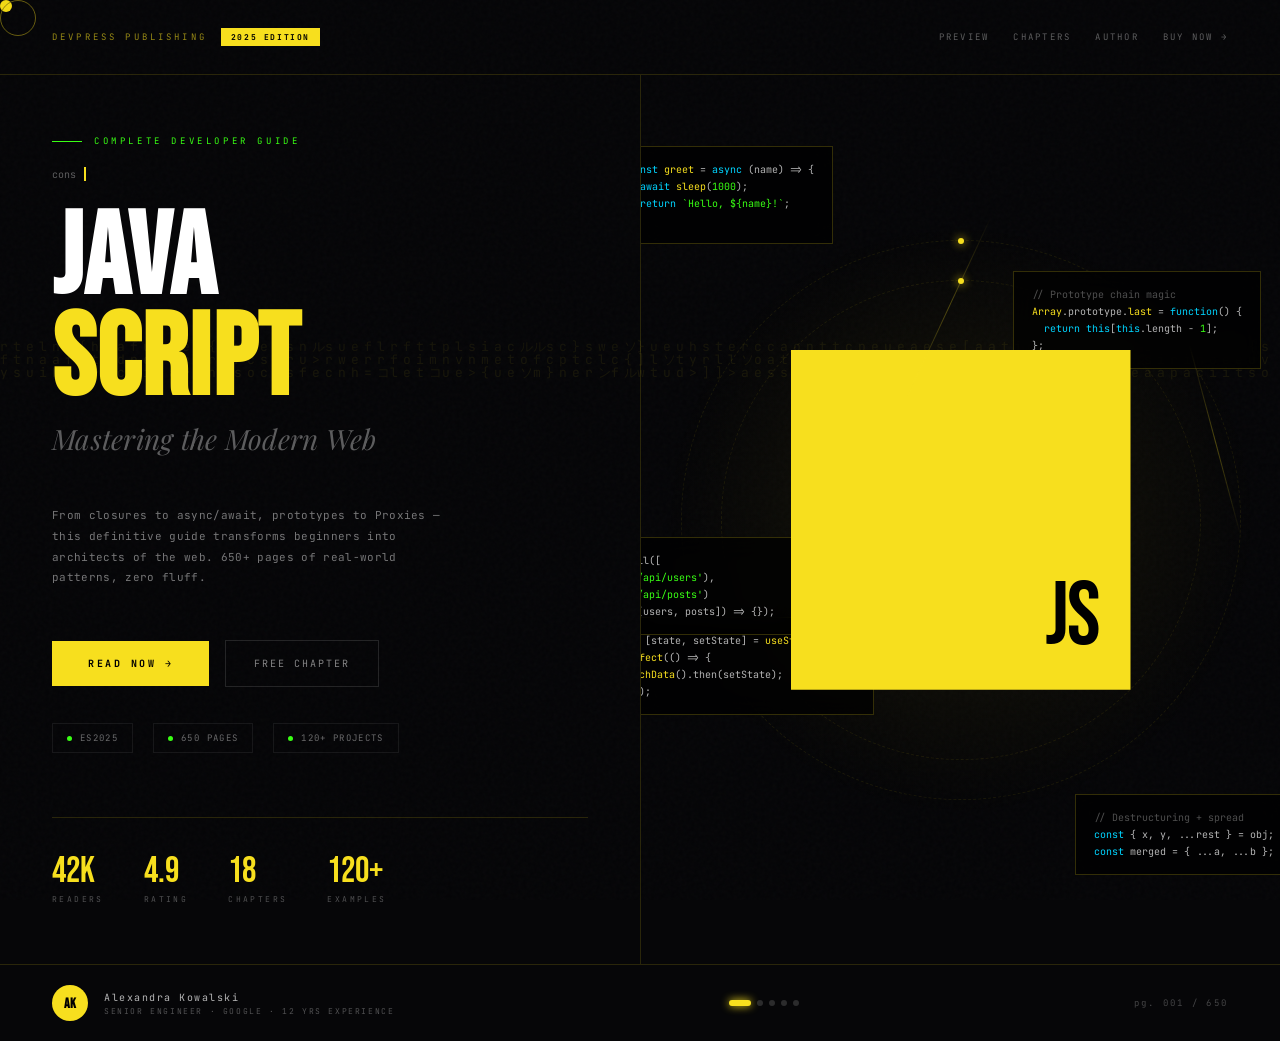
==== index.html @ 77f55606 "update" ====
<!DOCTYPE html>
<html lang="en">
<head>
<meta charset="UTF-8">
<meta name="viewport" content="width=device-width, initial-scale=1.0">
<title>JavaScript: The Language of the Web</title>
<link href="https://fonts.googleapis.com/css2?family=Playfair+Display:ital,wght@0,400;0,900;1,400&family=JetBrains+Mono:wght@300;400;700&family=Bebas+Neue&display=swap" rel="stylesheet">
<style>
  *, *::before, *::after { margin: 0; padding: 0; box-sizing: border-box; }

  :root {
    --js-yellow: #F7DF1E;
    --js-black: #0A0A0A;
    --neon-green: #39FF14;
    --electric-blue: #00D4FF;
    --hot-orange: #FF6B00;
    --deep-bg: #060608;
    --panel-bg: rgba(255,255,255,0.03);
    --border: rgba(247,223,30,0.15);
  }

  html { scroll-behavior: smooth; }

  body {
    background: var(--deep-bg);
    color: #E8E8E0;
    font-family: 'JetBrains Mono', monospace;
    min-height: 100vh;
    overflow-x: hidden;
    cursor: none;
  }

  /* Custom cursor */
  .cursor {
    width: 12px; height: 12px;
    background: var(--js-yellow);
    border-radius: 50%;
    position: fixed; top: 0; left: 0;
    pointer-events: none;
    z-index: 9999;
    transition: transform 0.1s ease;
    mix-blend-mode: difference;
  }
  .cursor-trail {
    width: 36px; height: 36px;
    border: 1px solid rgba(247,223,30,0.4);
    border-radius: 50%;
    position: fixed; top: 0; left: 0;
    pointer-events: none;
    z-index: 9998;
    transition: left 0.12s ease, top 0.12s ease;
  }

  /* Canvas rain */
  #rain-canvas {
    position: fixed;
    top: 0; left: 0;
    width: 100%; height: 100%;
    opacity: 0.07;
    z-index: 0;
    pointer-events: none;
  }

  /* Grain overlay */
  body::before {
    content: '';
    position: fixed;
    inset: 0;
    background-image: url("data:image/svg+xml,%3Csvg viewBox='0 0 256 256' xmlns='http://www.w3.org/2000/svg'%3E%3Cfilter id='noise'%3E%3CfeTurbulence type='fractalNoise' baseFrequency='0.9' numOctaves='4' stitchTiles='stitch'/%3E%3C/filter%3E%3Crect width='100%25' height='100%25' filter='url(%23noise)' opacity='1'/%3E%3C/svg%3E");
    opacity: 0.025;
    pointer-events: none;
    z-index: 1;
  }

  /* ─── MAIN LAYOUT ─── */
  .page {
    position: relative;
    z-index: 2;
    min-height: 100vh;
    display: grid;
    grid-template-columns: 1fr 1fr;
    grid-template-rows: auto 1fr auto;
  }

  /* ─── TOP BAR ─── */
  .topbar {
    grid-column: 1 / -1;
    display: flex;
    justify-content: space-between;
    align-items: center;
    padding: 28px 52px;
    border-bottom: 1px solid var(--border);
  }

  .topbar-left {
    display: flex; align-items: center; gap: 14px;
  }

  .publisher-tag {
    font-size: 9px;
    letter-spacing: 0.35em;
    text-transform: uppercase;
    color: rgba(247,223,30,0.6);
  }

  .edition-badge {
    background: var(--js-yellow);
    color: #000;
    font-size: 8px;
    font-weight: 700;
    letter-spacing: 0.2em;
    padding: 4px 10px;
    text-transform: uppercase;
  }

  .topbar-right {
    display: flex; align-items: center; gap: 24px;
  }

  .nav-item {
    font-size: 9px;
    letter-spacing: 0.25em;
    text-transform: uppercase;
    color: rgba(255,255,255,0.35);
    transition: color 0.3s;
    cursor: pointer;
  }
  .nav-item:hover { color: var(--js-yellow); }

  /* ─── LEFT COLUMN ─── */
  .left-col {
    grid-column: 1;
    padding: 60px 52px 60px 52px;
    display: flex;
    flex-direction: column;
    justify-content: center;
    position: relative;
  }

  .chapter-label {
    font-size: 9px;
    letter-spacing: 0.4em;
    color: var(--neon-green);
    text-transform: uppercase;
    margin-bottom: 20px;
    display: flex; align-items: center; gap: 12px;
  }
  .chapter-label::before {
    content: '';
    width: 30px; height: 1px;
    background: var(--neon-green);
    display: block;
  }

  .main-title {
    font-family: 'Bebas Neue', sans-serif;
    font-size: clamp(72px, 9vw, 130px);
    line-height: 0.88;
    letter-spacing: 0.01em;
    color: #fff;
    margin-bottom: 8px;
  }

  .main-title span.accent {
    color: var(--js-yellow);
    position: relative;
    display: inline-block;
  }

  .title-sub {
    font-family: 'Playfair Display', serif;
    font-style: italic;
    font-size: clamp(18px, 2.2vw, 28px);
    color: rgba(255,255,255,0.35);
    margin-bottom: 48px;
    letter-spacing: 0.01em;
  }

  .desc-text {
    font-size: 11px;
    line-height: 1.9;
    color: rgba(255,255,255,0.45);
    max-width: 400px;
    margin-bottom: 52px;
    letter-spacing: 0.03em;
  }

  /* CTA Buttons */
  .cta-group { display: flex; gap: 16px; align-items: center; }

  .btn-primary {
    background: var(--js-yellow);
    color: #000;
    font-family: 'JetBrains Mono', monospace;
    font-size: 10px;
    font-weight: 700;
    letter-spacing: 0.25em;
    text-transform: uppercase;
    padding: 16px 36px;
    border: none;
    cursor: pointer;
    position: relative;
    overflow: hidden;
    transition: transform 0.2s;
  }
  .btn-primary::after {
    content: '';
    position: absolute;
    inset: 0;
    background: linear-gradient(135deg, rgba(255,255,255,0.25) 0%, transparent 60%);
    opacity: 0;
    transition: opacity 0.3s;
  }
  .btn-primary:hover { transform: translateY(-2px); }
  .btn-primary:hover::after { opacity: 1; }

  .btn-secondary {
    font-family: 'JetBrains Mono', monospace;
    font-size: 10px;
    letter-spacing: 0.2em;
    text-transform: uppercase;
    color: rgba(255,255,255,0.5);
    background: none;
    border: 1px solid rgba(255,255,255,0.12);
    padding: 16px 28px;
    cursor: pointer;
    transition: all 0.3s;
  }
  .btn-secondary:hover { border-color: rgba(247,223,30,0.5); color: var(--js-yellow); }

  /* Stats strip */
  .stats-strip {
    display: flex;
    gap: 40px;
    margin-top: 64px;
    padding-top: 36px;
    border-top: 1px solid var(--border);
  }
  .stat { display: flex; flex-direction: column; gap: 4px; }
  .stat-num {
    font-family: 'Bebas Neue', sans-serif;
    font-size: 36px;
    color: var(--js-yellow);
    line-height: 1;
  }
  .stat-label {
    font-size: 8px;
    letter-spacing: 0.3em;
    text-transform: uppercase;
    color: rgba(255,255,255,0.3);
  }

  /* ─── RIGHT COLUMN ─── */
  .right-col {
    grid-column: 2;
    position: relative;
    display: flex;
    align-items: center;
    justify-content: center;
    overflow: hidden;
    border-left: 1px solid var(--border);
  }

  /* Radial glow bg */
  .right-col::before {
    content: '';
    position: absolute;
    width: 600px; height: 600px;
    background: radial-gradient(circle, rgba(247,223,30,0.08) 0%, transparent 70%);
    top: 50%; left: 50%;
    transform: translate(-50%, -50%);
    pointer-events: none;
  }

  /* JS Logo Hero */
  .js-logo-wrap {
    position: relative;
    width: 340px; height: 340px;
  }

  .js-logo-bg {
    position: absolute;
    inset: 0;
    background: var(--js-yellow);
    clip-path: polygon(0 0, 100% 0, 100% 100%, 0 100%);
    animation: logo-breathe 4s ease-in-out infinite;
  }

  @keyframes logo-breathe {
    0%, 100% { box-shadow: 0 0 60px rgba(247,223,30,0.3), 0 0 120px rgba(247,223,30,0.1); }
    50% { box-shadow: 0 0 100px rgba(247,223,30,0.5), 0 0 200px rgba(247,223,30,0.2); }
  }

  .js-logo-text {
    position: absolute;
    bottom: 28px; right: 32px;
    font-family: 'Bebas Neue', sans-serif;
    font-size: 90px;
    color: #000;
    line-height: 1;
    letter-spacing: -0.02em;
  }

  /* Floating code snippets */
  .code-float {
    position: absolute;
    font-size: 10px;
    line-height: 1.7;
    padding: 14px 18px;
    background: rgba(0,0,0,0.7);
    border: 1px solid rgba(247,223,30,0.2);
    backdrop-filter: blur(12px);
    white-space: nowrap;
    color: rgba(255,255,255,0.7);
    animation: float-anim var(--dur, 6s) ease-in-out infinite;
    animation-delay: var(--delay, 0s);
  }

  @keyframes float-anim {
    0%, 100% { transform: translateY(0px) rotate(var(--rot, -1deg)); }
    50% { transform: translateY(-14px) rotate(calc(var(--rot, -1deg) * -1)); }
  }

  .code-float .kw { color: var(--electric-blue); }
  .code-float .fn { color: var(--js-yellow); }
  .code-float .str { color: var(--neon-green); }
  .code-float .cm { color: rgba(255,255,255,0.3); }

  .cf-1 { top: 8%; left: -5%; --dur: 7s; --delay: 0s; --rot: -2deg; }
  .cf-2 { top: 22%; right: 3%; --dur: 8s; --delay: 1.5s; --rot: 1.5deg; }
  .cf-3 { bottom: 28%; left: -8%; --dur: 6.5s; --delay: 0.8s; --rot: -1deg; }
  .cf-4 { bottom: 10%; right: -2%; --dur: 7.5s; --delay: 2s; --rot: 2deg; }
  .cf-5 { top: 52%; left: -12%; --dur: 9s; --delay: 0.3s; --rot: -1.5deg; }

  /* Orbiting dots */
  .orbit-ring {
    position: absolute;
    top: 50%; left: 50%;
    border: 1px dashed rgba(247,223,30,0.08);
    border-radius: 50%;
    transform: translate(-50%, -50%);
    animation: orbit-spin linear infinite;
  }
  .or-1 { width: 480px; height: 480px; animation-duration: 30s; }
  .or-2 { width: 560px; height: 560px; animation-duration: 45s; animation-direction: reverse; }

  @keyframes orbit-spin { from { transform: translate(-50%, -50%) rotate(0deg); } to { transform: translate(-50%, -50%) rotate(360deg); } }

  .orbit-dot {
    position: absolute;
    width: 6px; height: 6px;
    background: var(--js-yellow);
    border-radius: 50%;
    top: -3px; left: 50%;
    margin-left: -3px;
    box-shadow: 0 0 10px var(--js-yellow);
  }

  /* ─── BOTTOM BAR ─── */
  .bottombar {
    grid-column: 1 / -1;
    display: flex;
    justify-content: space-between;
    align-items: center;
    padding: 20px 52px;
    border-top: 1px solid var(--border);
  }

  .author-info { display: flex; align-items: center; gap: 16px; }

  .author-avatar {
    width: 36px; height: 36px;
    background: var(--js-yellow);
    border-radius: 50%;
    display: flex; align-items: center; justify-content: center;
    font-size: 14px;
    font-family: 'Bebas Neue', sans-serif;
    color: #000;
    font-weight: bold;
  }

  .author-text {}
  .author-name {
    font-size: 10px;
    letter-spacing: 0.15em;
    color: rgba(255,255,255,0.7);
  }
  .author-role {
    font-size: 8px;
    letter-spacing: 0.2em;
    color: rgba(255,255,255,0.3);
    text-transform: uppercase;
    margin-top: 2px;
  }

  .chapter-nav { display: flex; gap: 6px; align-items: center; }

  .chap-dot {
    width: 6px; height: 6px;
    border-radius: 50%;
    background: rgba(255,255,255,0.15);
    cursor: pointer;
    transition: all 0.3s;
  }
  .chap-dot.active { background: var(--js-yellow); box-shadow: 0 0 8px var(--js-yellow); width: 22px; border-radius: 3px; }
  .chap-dot:hover:not(.active) { background: rgba(247,223,30,0.4); }

  .page-num {
    font-size: 9px;
    letter-spacing: 0.25em;
    color: rgba(255,255,255,0.25);
  }

  /* ─── DIAGONAL ACCENT LINE ─── */
  .diag-line {
    position: absolute;
    width: 1px;
    height: 200px;
    background: linear-gradient(to bottom, transparent, var(--js-yellow), transparent);
    opacity: 0.3;
    animation: diag-pulse 3s ease-in-out infinite;
  }
  @keyframes diag-pulse { 0%,100%{opacity:0.15} 50%{opacity:0.5} }

  .dl-1 { left: 48%; top: 15%; transform: rotate(25deg); }
  .dl-2 { right: 10%; top: 30%; transform: rotate(-15deg); animation-delay: 1.5s; }

  /* ─── ANIMATED TYPING TAG ─── */
  .typing-tag {
    display: inline-flex;
    align-items: center;
    gap: 8px;
    font-size: 10px;
    color: rgba(255,255,255,0.35);
    margin-bottom: 28px;
  }
  .typing-tag .blink {
    width: 2px; height: 14px;
    background: var(--js-yellow);
    animation: blink 1s step-end infinite;
  }
  @keyframes blink { 0%,100%{opacity:1} 50%{opacity:0} }

  /* ─── FEATURES ROW ─── */
  .features-row {
    display: flex;
    gap: 20px;
    margin-top: 36px;
  }

  .feat-chip {
    display: flex; align-items: center; gap: 8px;
    font-size: 9px;
    letter-spacing: 0.15em;
    text-transform: uppercase;
    color: rgba(255,255,255,0.4);
    padding: 8px 14px;
    border: 1px solid rgba(255,255,255,0.07);
    transition: all 0.3s;
    cursor: default;
  }
  .feat-chip:hover { border-color: rgba(247,223,30,0.3); color: var(--js-yellow); }
  .feat-chip .dot { width: 5px; height: 5px; border-radius: 50%; background: var(--neon-green); flex-shrink: 0; }

  /* Entrance animations */
  @keyframes fadeUp {
    from { opacity: 0; transform: translateY(30px); }
    to { opacity: 1; transform: translateY(0); }
  }
  @keyframes fadeRight {
    from { opacity: 0; transform: translateX(-20px); }
    to { opacity: 1; transform: translateX(0); }
  }
  @keyframes scaleIn {
    from { opacity: 0; transform: scale(0.85); }
    to { opacity: 1; transform: scale(1); }
  }

  .animate-1 { animation: fadeRight 0.8s ease forwards; opacity: 0; animation-delay: 0.1s; }
  .animate-2 { animation: fadeUp 0.8s ease forwards; opacity: 0; animation-delay: 0.3s; }
  .animate-3 { animation: fadeUp 0.8s ease forwards; opacity: 0; animation-delay: 0.5s; }
  .animate-4 { animation: fadeUp 0.8s ease forwards; opacity: 0; animation-delay: 0.7s; }
  .animate-5 { animation: fadeUp 0.8s ease forwards; opacity: 0; animation-delay: 0.9s; }
  .animate-6 { animation: fadeUp 0.8s ease forwards; opacity: 0; animation-delay: 1.1s; }
  .animate-logo { animation: scaleIn 1s ease forwards; opacity: 0; animation-delay: 0.4s; }
</style>
</head>
<body>

<canvas id="rain-canvas"></canvas>

<div class="cursor" id="cursor"></div>
<div class="cursor-trail" id="cursor-trail"></div>

<div class="page">

  <!-- TOP BAR -->
  <header class="topbar">
    <div class="topbar-left">
      <span class="publisher-tag">DevPress Publishing</span>
      <span class="edition-badge">2025 Edition</span>
    </div>
    <div class="topbar-right">
      <span class="nav-item">Preview</span>
      <span class="nav-item">Chapters</span>
      <span class="nav-item">Author</span>
      <span class="nav-item">Buy Now →</span>
    </div>
  </header>

  <!-- LEFT COLUMN -->
  <main class="left-col">
    <div class="chapter-label animate-1">Complete Developer Guide</div>

    <div class="typing-tag animate-2">
      <span id="typed-text">const js = "The Language of the Web"</span>
      <span class="blink"></span>
    </div>

    <h1 class="main-title animate-2">
      JAVA<br>
      <span class="accent">SCRIPT</span>
    </h1>
    <p class="title-sub animate-3">Mastering the Modern Web</p>

    <p class="desc-text animate-4">
      From closures to async/await, prototypes to Proxies — this definitive guide transforms beginners into architects of the web. 650+ pages of real-world patterns, zero fluff.
    </p>

    <div class="cta-group animate-5">
      <button class="btn-primary">Read Now →</button>
      <button class="btn-secondary">Free Chapter</button>
    </div>

    <div class="features-row animate-5">
      <div class="feat-chip"><span class="dot"></span>ES2025</div>
      <div class="feat-chip"><span class="dot"></span>650 Pages</div>
      <div class="feat-chip"><span class="dot"></span>120+ Projects</div>
    </div>

    <div class="stats-strip animate-6">
      <div class="stat">
        <span class="stat-num">42K</span>
        <span class="stat-label">Readers</span>
      </div>
      <div class="stat">
        <span class="stat-num">4.9</span>
        <span class="stat-label">Rating</span>
      </div>
      <div class="stat">
        <span class="stat-num">18</span>
        <span class="stat-label">Chapters</span>
      </div>
      <div class="stat">
        <span class="stat-num">120+</span>
        <span class="stat-label">Examples</span>
      </div>
    </div>
  </main>

  <!-- RIGHT COLUMN -->
  <div class="right-col">
    <div class="orbit-ring or-1"><div class="orbit-dot"></div></div>
    <div class="orbit-ring or-2"><div class="orbit-dot"></div></div>

    <!-- Floating code snippets -->
    <div class="code-float cf-1">
      <span class="kw">const</span> <span class="fn">greet</span> = <span class="kw">async</span> (name) => {<br>
      &nbsp;&nbsp;<span class="kw">await</span> <span class="fn">sleep</span>(<span class="str">1000</span>);<br>
      &nbsp;&nbsp;<span class="kw">return</span> <span class="str">`Hello, ${name}!`</span>;<br>
      };
    </div>

    <div class="code-float cf-2">
      <span class="cm">// Prototype chain magic</span><br>
      <span class="fn">Array</span>.prototype.<span class="fn">last</span> = <span class="kw">function</span>() {<br>
      &nbsp;&nbsp;<span class="kw">return</span> <span class="kw">this</span>[<span class="kw">this</span>.length - <span class="str">1</span>];<br>
      };
    </div>

    <div class="code-float cf-3">
      <span class="kw">const</span> [state, setState] = <span class="fn">useState</span>(<span class="str">null</span>);<br>
      <span class="fn">useEffect</span>(() => {<br>
      &nbsp;&nbsp;<span class="fn">fetchData</span>().then(setState);<br>
      }, []);
    </div>

    <div class="code-float cf-4">
      <span class="cm">// Destructuring + spread</span><br>
      <span class="kw">const</span> { x, y, ...rest } = obj;<br>
      <span class="kw">const</span> merged = { ...a, ...b };
    </div>

    <div class="code-float cf-5">
      <span class="fn">Promise</span>.all([<br>
      &nbsp;&nbsp;<span class="fn">fetch</span>(<span class="str">'/api/users'</span>),<br>
      &nbsp;&nbsp;<span class="fn">fetch</span>(<span class="str">'/api/posts'</span>)<br>
      ]).then(([users, posts]) => {});
    </div>

    <!-- Main JS Logo -->
    <div class="js-logo-wrap animate-logo">
      <div class="js-logo-bg"></div>
      <div class="js-logo-text">JS</div>
    </div>

    <div class="diag-line dl-1"></div>
    <div class="diag-line dl-2"></div>
  </div>

  <!-- BOTTOM BAR -->
  <footer class="bottombar">
    <div class="author-info">
      <div class="author-avatar">AK</div>
      <div class="author-text">
        <div class="author-name">Alexandra Kowalski</div>
        <div class="author-role">Senior Engineer · Google · 12 yrs experience</div>
      </div>
    </div>

    <div class="chapter-nav">
      <div class="chap-dot active"></div>
      <div class="chap-dot"></div>
      <div class="chap-dot"></div>
      <div class="chap-dot"></div>
      <div class="chap-dot"></div>
    </div>

    <div class="page-num">pg. 001 / 650</div>
  </footer>

</div>

<script>
  // ── Custom cursor
  const cursor = document.getElementById('cursor');
  const trail = document.getElementById('cursor-trail');
  document.addEventListener('mousemove', e => {
    cursor.style.left = e.clientX - 6 + 'px';
    cursor.style.top = e.clientY - 6 + 'px';
    setTimeout(() => {
      trail.style.left = e.clientX - 18 + 'px';
      trail.style.top = e.clientY - 18 + 'px';
    }, 80);
  });
  document.querySelectorAll('button, .nav-item, .chap-dot').forEach(el => {
    el.addEventListener('mouseenter', () => cursor.style.transform = 'scale(2.5)');
    el.addEventListener('mouseleave', () => cursor.style.transform = 'scale(1)');
  });

  // ── Code rain canvas
  const canvas = document.getElementById('rain-canvas');
  const ctx = canvas.getContext('2d');
  canvas.width = window.innerWidth;
  canvas.height = window.innerHeight;

  const chars = 'コンソールfunctionconstletvarasyncawaitreturnpromisemapfilterreducethenclass{}[]=>'.split('');
  const fontSize = 13;
  const cols = Math.floor(canvas.width / fontSize);
  const drops = Array(cols).fill(1);

  function drawRain() {
    ctx.fillStyle = 'rgba(6,6,8,0.05)';
    ctx.fillRect(0, 0, canvas.width, canvas.height);
    ctx.fillStyle = '#F7DF1E';
    ctx.font = fontSize + 'px JetBrains Mono';
    drops.forEach((y, i) => {
      const char = chars[Math.floor(Math.random() * chars.length)];
      ctx.fillText(char, i * fontSize, y * fontSize);
      if (y * fontSize > canvas.height && Math.random() > 0.975) drops[i] = 0;
      drops[i]++;
    });
  }
  setInterval(drawRain, 50);

  window.addEventListener('resize', () => {
    canvas.width = window.innerWidth;
    canvas.height = window.innerHeight;
  });

  // ── Typing effect
  const lines = [
    'const js = "The Language of the Web"',
    'let power = Infinity;',
    'async function master() { ... }',
    'export default { creativity };',
    'import { future } from "tomorrow";',
  ];
  let lineIdx = 0, charIdx = 0, deleting = false;
  const typedEl = document.getElementById('typed-text');

  function type() {
    const line = lines[lineIdx];
    if (!deleting) {
      typedEl.textContent = line.slice(0, charIdx++);
      if (charIdx > line.length) { deleting = true; setTimeout(type, 1800); return; }
    } else {
      typedEl.textContent = line.slice(0, charIdx--);
      if (charIdx < 0) { deleting = false; lineIdx = (lineIdx + 1) % lines.length; charIdx = 0; }
    }
    setTimeout(type, deleting ? 35 : 55);
  }
  setTimeout(type, 1200);

  // ── Chapter nav
  document.querySelectorAll('.chap-dot').forEach((dot, i, all) => {
    dot.addEventListener('click', () => {
      all.forEach(d => d.classList.remove('active'));
      dot.classList.add('active');
    });
  });
</script>
</body>
</html>
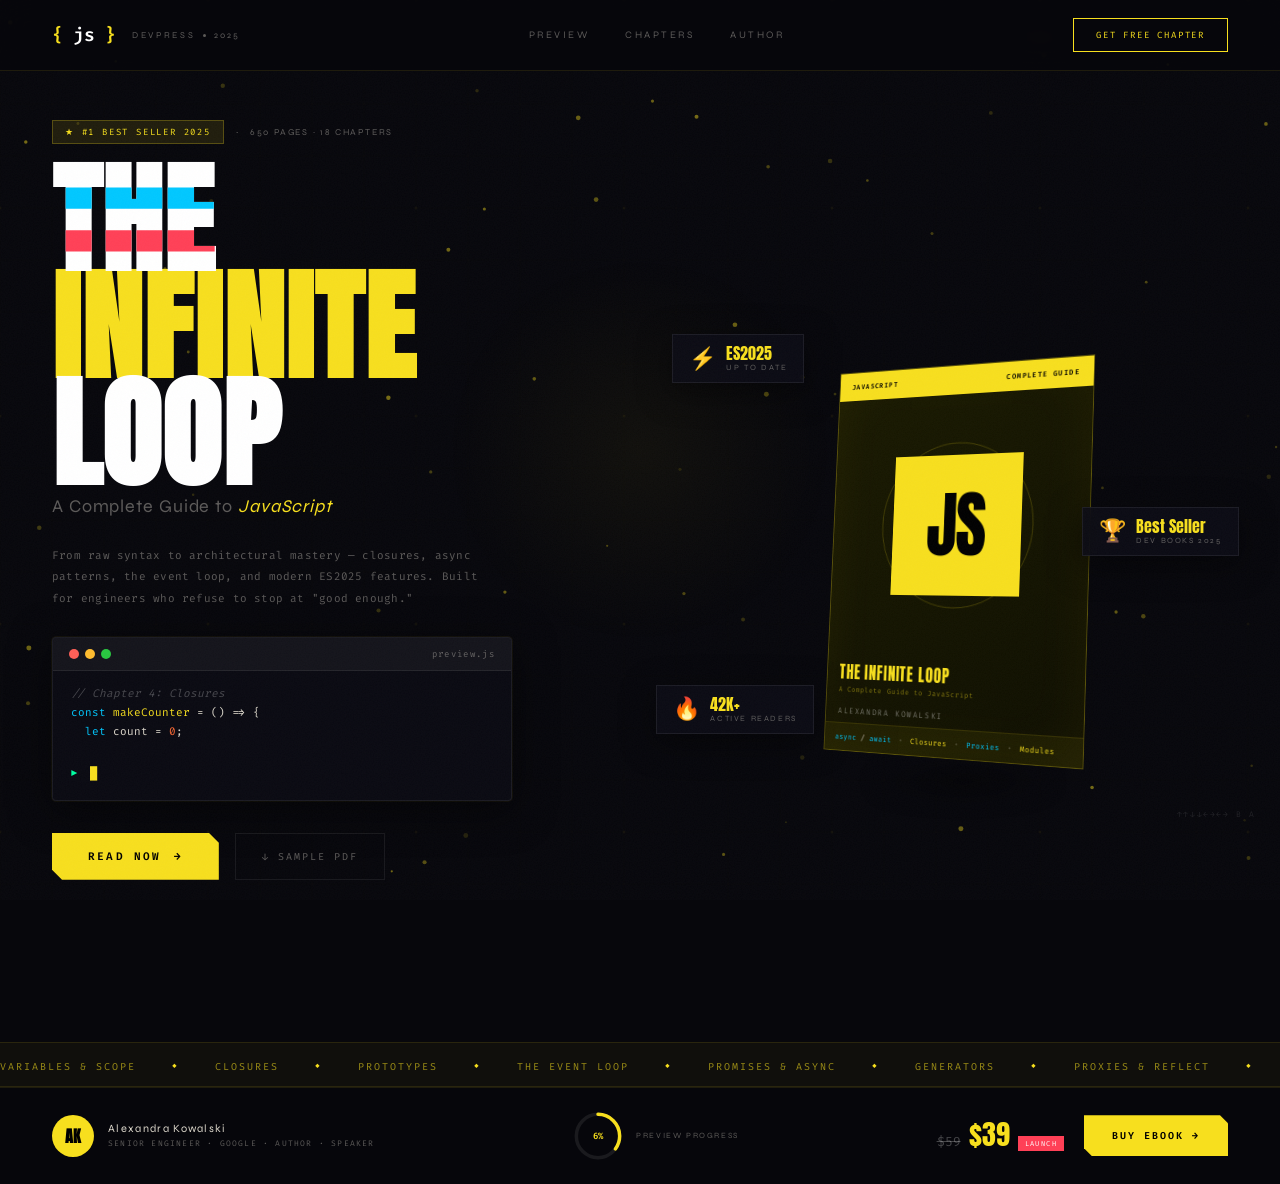
==== commit dc497692: "update" ====
--- a/index.html
+++ b/index.html
@@ -1,714 +1,285 @@
 <!DOCTYPE html>
 <html lang="en">
 <head>
-<meta charset="UTF-8">
-<meta name="viewport" content="width=device-width, initial-scale=1.0">
-<title>JavaScript: The Language of the Web</title>
-<link href="https://fonts.googleapis.com/css2?family=Playfair+Display:ital,wght@0,400;0,900;1,400&family=JetBrains+Mono:wght@300;400;700&family=Bebas+Neue&display=swap" rel="stylesheet">
-<style>
-  *, *::before, *::after { margin: 0; padding: 0; box-sizing: border-box; }
-
-  :root {
-    --js-yellow: #F7DF1E;
-    --js-black: #0A0A0A;
-    --neon-green: #39FF14;
-    --electric-blue: #00D4FF;
-    --hot-orange: #FF6B00;
-    --deep-bg: #060608;
-    --panel-bg: rgba(255,255,255,0.03);
-    --border: rgba(247,223,30,0.15);
-  }
-
-  html { scroll-behavior: smooth; }
-
-  body {
-    background: var(--deep-bg);
-    color: #E8E8E0;
-    font-family: 'JetBrains Mono', monospace;
-    min-height: 100vh;
-    overflow-x: hidden;
-    cursor: none;
-  }
-
-  /* Custom cursor */
-  .cursor {
-    width: 12px; height: 12px;
-    background: var(--js-yellow);
-    border-radius: 50%;
-    position: fixed; top: 0; left: 0;
-    pointer-events: none;
-    z-index: 9999;
-    transition: transform 0.1s ease;
-    mix-blend-mode: difference;
-  }
-  .cursor-trail {
-    width: 36px; height: 36px;
-    border: 1px solid rgba(247,223,30,0.4);
-    border-radius: 50%;
-    position: fixed; top: 0; left: 0;
-    pointer-events: none;
-    z-index: 9998;
-    transition: left 0.12s ease, top 0.12s ease;
-  }
-
-  /* Canvas rain */
-  #rain-canvas {
-    position: fixed;
-    top: 0; left: 0;
-    width: 100%; height: 100%;
-    opacity: 0.07;
-    z-index: 0;
-    pointer-events: none;
-  }
-
-  /* Grain overlay */
-  body::before {
-    content: '';
-    position: fixed;
-    inset: 0;
-    background-image: url("data:image/svg+xml,%3Csvg viewBox='0 0 256 256' xmlns='http://www.w3.org/2000/svg'%3E%3Cfilter id='noise'%3E%3CfeTurbulence type='fractalNoise' baseFrequency='0.9' numOctaves='4' stitchTiles='stitch'/%3E%3C/filter%3E%3Crect width='100%25' height='100%25' filter='url(%23noise)' opacity='1'/%3E%3C/svg%3E");
-    opacity: 0.025;
-    pointer-events: none;
-    z-index: 1;
-  }
-
-  /* ─── MAIN LAYOUT ─── */
-  .page {
-    position: relative;
-    z-index: 2;
-    min-height: 100vh;
-    display: grid;
-    grid-template-columns: 1fr 1fr;
-    grid-template-rows: auto 1fr auto;
-  }
-
-  /* ─── TOP BAR ─── */
-  .topbar {
-    grid-column: 1 / -1;
-    display: flex;
-    justify-content: space-between;
-    align-items: center;
-    padding: 28px 52px;
-    border-bottom: 1px solid var(--border);
-  }
-
-  .topbar-left {
-    display: flex; align-items: center; gap: 14px;
-  }
-
-  .publisher-tag {
-    font-size: 9px;
-    letter-spacing: 0.35em;
-    text-transform: uppercase;
-    color: rgba(247,223,30,0.6);
-  }
-
-  .edition-badge {
-    background: var(--js-yellow);
-    color: #000;
-    font-size: 8px;
-    font-weight: 700;
-    letter-spacing: 0.2em;
-    padding: 4px 10px;
-    text-transform: uppercase;
-  }
-
-  .topbar-right {
-    display: flex; align-items: center; gap: 24px;
-  }
-
-  .nav-item {
-    font-size: 9px;
-    letter-spacing: 0.25em;
-    text-transform: uppercase;
-    color: rgba(255,255,255,0.35);
-    transition: color 0.3s;
-    cursor: pointer;
-  }
-  .nav-item:hover { color: var(--js-yellow); }
-
-  /* ─── LEFT COLUMN ─── */
-  .left-col {
-    grid-column: 1;
-    padding: 60px 52px 60px 52px;
-    display: flex;
-    flex-direction: column;
-    justify-content: center;
-    position: relative;
-  }
-
-  .chapter-label {
-    font-size: 9px;
-    letter-spacing: 0.4em;
-    color: var(--neon-green);
-    text-transform: uppercase;
-    margin-bottom: 20px;
-    display: flex; align-items: center; gap: 12px;
-  }
-  .chapter-label::before {
-    content: '';
-    width: 30px; height: 1px;
-    background: var(--neon-green);
-    display: block;
-  }
-
-  .main-title {
-    font-family: 'Bebas Neue', sans-serif;
-    font-size: clamp(72px, 9vw, 130px);
-    line-height: 0.88;
-    letter-spacing: 0.01em;
-    color: #fff;
-    margin-bottom: 8px;
-  }
-
-  .main-title span.accent {
-    color: var(--js-yellow);
-    position: relative;
-    display: inline-block;
-  }
-
-  .title-sub {
-    font-family: 'Playfair Display', serif;
-    font-style: italic;
-    font-size: clamp(18px, 2.2vw, 28px);
-    color: rgba(255,255,255,0.35);
-    margin-bottom: 48px;
-    letter-spacing: 0.01em;
-  }
-
-  .desc-text {
-    font-size: 11px;
-    line-height: 1.9;
-    color: rgba(255,255,255,0.45);
-    max-width: 400px;
-    margin-bottom: 52px;
-    letter-spacing: 0.03em;
-  }
-
-  /* CTA Buttons */
-  .cta-group { display: flex; gap: 16px; align-items: center; }
-
-  .btn-primary {
-    background: var(--js-yellow);
-    color: #000;
-    font-family: 'JetBrains Mono', monospace;
-    font-size: 10px;
-    font-weight: 700;
-    letter-spacing: 0.25em;
-    text-transform: uppercase;
-    padding: 16px 36px;
-    border: none;
-    cursor: pointer;
-    position: relative;
-    overflow: hidden;
-    transition: transform 0.2s;
-  }
-  .btn-primary::after {
-    content: '';
-    position: absolute;
-    inset: 0;
-    background: linear-gradient(135deg, rgba(255,255,255,0.25) 0%, transparent 60%);
-    opacity: 0;
-    transition: opacity 0.3s;
-  }
-  .btn-primary:hover { transform: translateY(-2px); }
-  .btn-primary:hover::after { opacity: 1; }
-
-  .btn-secondary {
-    font-family: 'JetBrains Mono', monospace;
-    font-size: 10px;
-    letter-spacing: 0.2em;
-    text-transform: uppercase;
-    color: rgba(255,255,255,0.5);
-    background: none;
-    border: 1px solid rgba(255,255,255,0.12);
-    padding: 16px 28px;
-    cursor: pointer;
-    transition: all 0.3s;
-  }
-  .btn-secondary:hover { border-color: rgba(247,223,30,0.5); color: var(--js-yellow); }
-
-  /* Stats strip */
-  .stats-strip {
-    display: flex;
-    gap: 40px;
-    margin-top: 64px;
-    padding-top: 36px;
-    border-top: 1px solid var(--border);
-  }
-  .stat { display: flex; flex-direction: column; gap: 4px; }
-  .stat-num {
-    font-family: 'Bebas Neue', sans-serif;
-    font-size: 36px;
-    color: var(--js-yellow);
-    line-height: 1;
-  }
-  .stat-label {
-    font-size: 8px;
-    letter-spacing: 0.3em;
-    text-transform: uppercase;
-    color: rgba(255,255,255,0.3);
-  }
-
-  /* ─── RIGHT COLUMN ─── */
-  .right-col {
-    grid-column: 2;
-    position: relative;
-    display: flex;
-    align-items: center;
-    justify-content: center;
-    overflow: hidden;
-    border-left: 1px solid var(--border);
-  }
-
-  /* Radial glow bg */
-  .right-col::before {
-    content: '';
-    position: absolute;
-    width: 600px; height: 600px;
-    background: radial-gradient(circle, rgba(247,223,30,0.08) 0%, transparent 70%);
-    top: 50%; left: 50%;
-    transform: translate(-50%, -50%);
-    pointer-events: none;
-  }
-
-  /* JS Logo Hero */
-  .js-logo-wrap {
-    position: relative;
-    width: 340px; height: 340px;
-  }
-
-  .js-logo-bg {
-    position: absolute;
-    inset: 0;
-    background: var(--js-yellow);
-    clip-path: polygon(0 0, 100% 0, 100% 100%, 0 100%);
-    animation: logo-breathe 4s ease-in-out infinite;
-  }
-
-  @keyframes logo-breathe {
-    0%, 100% { box-shadow: 0 0 60px rgba(247,223,30,0.3), 0 0 120px rgba(247,223,30,0.1); }
-    50% { box-shadow: 0 0 100px rgba(247,223,30,0.5), 0 0 200px rgba(247,223,30,0.2); }
-  }
-
-  .js-logo-text {
-    position: absolute;
-    bottom: 28px; right: 32px;
-    font-family: 'Bebas Neue', sans-serif;
-    font-size: 90px;
-    color: #000;
-    line-height: 1;
-    letter-spacing: -0.02em;
-  }
-
-  /* Floating code snippets */
-  .code-float {
-    position: absolute;
-    font-size: 10px;
-    line-height: 1.7;
-    padding: 14px 18px;
-    background: rgba(0,0,0,0.7);
-    border: 1px solid rgba(247,223,30,0.2);
-    backdrop-filter: blur(12px);
-    white-space: nowrap;
-    color: rgba(255,255,255,0.7);
-    animation: float-anim var(--dur, 6s) ease-in-out infinite;
-    animation-delay: var(--delay, 0s);
-  }
-
-  @keyframes float-anim {
-    0%, 100% { transform: translateY(0px) rotate(var(--rot, -1deg)); }
-    50% { transform: translateY(-14px) rotate(calc(var(--rot, -1deg) * -1)); }
-  }
-
-  .code-float .kw { color: var(--electric-blue); }
-  .code-float .fn { color: var(--js-yellow); }
-  .code-float .str { color: var(--neon-green); }
-  .code-float .cm { color: rgba(255,255,255,0.3); }
-
-  .cf-1 { top: 8%; left: -5%; --dur: 7s; --delay: 0s; --rot: -2deg; }
-  .cf-2 { top: 22%; right: 3%; --dur: 8s; --delay: 1.5s; --rot: 1.5deg; }
-  .cf-3 { bottom: 28%; left: -8%; --dur: 6.5s; --delay: 0.8s; --rot: -1deg; }
-  .cf-4 { bottom: 10%; right: -2%; --dur: 7.5s; --delay: 2s; --rot: 2deg; }
-  .cf-5 { top: 52%; left: -12%; --dur: 9s; --delay: 0.3s; --rot: -1.5deg; }
-
-  /* Orbiting dots */
-  .orbit-ring {
-    position: absolute;
-    top: 50%; left: 50%;
-    border: 1px dashed rgba(247,223,30,0.08);
-    border-radius: 50%;
-    transform: translate(-50%, -50%);
-    animation: orbit-spin linear infinite;
-  }
-  .or-1 { width: 480px; height: 480px; animation-duration: 30s; }
-  .or-2 { width: 560px; height: 560px; animation-duration: 45s; animation-direction: reverse; }
-
-  @keyframes orbit-spin { from { transform: translate(-50%, -50%) rotate(0deg); } to { transform: translate(-50%, -50%) rotate(360deg); } }
-
-  .orbit-dot {
-    position: absolute;
-    width: 6px; height: 6px;
-    background: var(--js-yellow);
-    border-radius: 50%;
-    top: -3px; left: 50%;
-    margin-left: -3px;
-    box-shadow: 0 0 10px var(--js-yellow);
-  }
-
-  /* ─── BOTTOM BAR ─── */
-  .bottombar {
-    grid-column: 1 / -1;
-    display: flex;
-    justify-content: space-between;
-    align-items: center;
-    padding: 20px 52px;
-    border-top: 1px solid var(--border);
-  }
-
-  .author-info { display: flex; align-items: center; gap: 16px; }
-
-  .author-avatar {
-    width: 36px; height: 36px;
-    background: var(--js-yellow);
-    border-radius: 50%;
-    display: flex; align-items: center; justify-content: center;
-    font-size: 14px;
-    font-family: 'Bebas Neue', sans-serif;
-    color: #000;
-    font-weight: bold;
-  }
-
-  .author-text {}
-  .author-name {
-    font-size: 10px;
-    letter-spacing: 0.15em;
-    color: rgba(255,255,255,0.7);
-  }
-  .author-role {
-    font-size: 8px;
-    letter-spacing: 0.2em;
-    color: rgba(255,255,255,0.3);
-    text-transform: uppercase;
-    margin-top: 2px;
-  }
-
-  .chapter-nav { display: flex; gap: 6px; align-items: center; }
-
-  .chap-dot {
-    width: 6px; height: 6px;
-    border-radius: 50%;
-    background: rgba(255,255,255,0.15);
-    cursor: pointer;
-    transition: all 0.3s;
-  }
-  .chap-dot.active { background: var(--js-yellow); box-shadow: 0 0 8px var(--js-yellow); width: 22px; border-radius: 3px; }
-  .chap-dot:hover:not(.active) { background: rgba(247,223,30,0.4); }
-
-  .page-num {
-    font-size: 9px;
-    letter-spacing: 0.25em;
-    color: rgba(255,255,255,0.25);
-  }
-
-  /* ─── DIAGONAL ACCENT LINE ─── */
-  .diag-line {
-    position: absolute;
-    width: 1px;
-    height: 200px;
-    background: linear-gradient(to bottom, transparent, var(--js-yellow), transparent);
-    opacity: 0.3;
-    animation: diag-pulse 3s ease-in-out infinite;
-  }
-  @keyframes diag-pulse { 0%,100%{opacity:0.15} 50%{opacity:0.5} }
-
-  .dl-1 { left: 48%; top: 15%; transform: rotate(25deg); }
-  .dl-2 { right: 10%; top: 30%; transform: rotate(-15deg); animation-delay: 1.5s; }
-
-  /* ─── ANIMATED TYPING TAG ─── */
-  .typing-tag {
-    display: inline-flex;
-    align-items: center;
-    gap: 8px;
-    font-size: 10px;
-    color: rgba(255,255,255,0.35);
-    margin-bottom: 28px;
-  }
-  .typing-tag .blink {
-    width: 2px; height: 14px;
-    background: var(--js-yellow);
-    animation: blink 1s step-end infinite;
-  }
-  @keyframes blink { 0%,100%{opacity:1} 50%{opacity:0} }
-
-  /* ─── FEATURES ROW ─── */
-  .features-row {
-    display: flex;
-    gap: 20px;
-    margin-top: 36px;
-  }
-
-  .feat-chip {
-    display: flex; align-items: center; gap: 8px;
-    font-size: 9px;
-    letter-spacing: 0.15em;
-    text-transform: uppercase;
-    color: rgba(255,255,255,0.4);
-    padding: 8px 14px;
-    border: 1px solid rgba(255,255,255,0.07);
-    transition: all 0.3s;
-    cursor: default;
-  }
-  .feat-chip:hover { border-color: rgba(247,223,30,0.3); color: var(--js-yellow); }
-  .feat-chip .dot { width: 5px; height: 5px; border-radius: 50%; background: var(--neon-green); flex-shrink: 0; }
-
-  /* Entrance animations */
-  @keyframes fadeUp {
-    from { opacity: 0; transform: translateY(30px); }
-    to { opacity: 1; transform: translateY(0); }
-  }
-  @keyframes fadeRight {
-    from { opacity: 0; transform: translateX(-20px); }
-    to { opacity: 1; transform: translateX(0); }
-  }
-  @keyframes scaleIn {
-    from { opacity: 0; transform: scale(0.85); }
-    to { opacity: 1; transform: scale(1); }
-  }
-
-  .animate-1 { animation: fadeRight 0.8s ease forwards; opacity: 0; animation-delay: 0.1s; }
-  .animate-2 { animation: fadeUp 0.8s ease forwards; opacity: 0; animation-delay: 0.3s; }
-  .animate-3 { animation: fadeUp 0.8s ease forwards; opacity: 0; animation-delay: 0.5s; }
-  .animate-4 { animation: fadeUp 0.8s ease forwards; opacity: 0; animation-delay: 0.7s; }
-  .animate-5 { animation: fadeUp 0.8s ease forwards; opacity: 0; animation-delay: 0.9s; }
-  .animate-6 { animation: fadeUp 0.8s ease forwards; opacity: 0; animation-delay: 1.1s; }
-  .animate-logo { animation: scaleIn 1s ease forwards; opacity: 0; animation-delay: 0.4s; }
-</style>
+  <meta charset="UTF-8" />
+  <meta name="viewport" content="width=device-width, initial-scale=1.0" />
+  <title>JavaScript: The Infinite Loop — Ebook</title>
+  <link rel="preconnect" href="https://fonts.googleapis.com" />
+  <link rel="preconnect" href="https://fonts.gstatic.com" crossorigin />
+  <link href="https://fonts.googleapis.com/css2?family=Syne:wght@400;700;800&family=Fira+Code:wght@300;400;600&family=Anton&display=swap" rel="stylesheet" />
+  <link rel="stylesheet" href="style.css" />
 </head>
 <body>
 
-<canvas id="rain-canvas"></canvas>
-
-<div class="cursor" id="cursor"></div>
-<div class="cursor-trail" id="cursor-trail"></div>
-
-<div class="page">
-
-  <!-- TOP BAR -->
-  <header class="topbar">
-    <div class="topbar-left">
-      <span class="publisher-tag">DevPress Publishing</span>
-      <span class="edition-badge">2025 Edition</span>
-    </div>
-    <div class="topbar-right">
-      <span class="nav-item">Preview</span>
-      <span class="nav-item">Chapters</span>
-      <span class="nav-item">Author</span>
-      <span class="nav-item">Buy Now →</span>
+  <!-- Noise grain layer -->
+  <div class="grain"></div>
+
+  <!-- Spotlight that follows cursor -->
+  <div class="spotlight" id="spotlight"></div>
+
+  <!-- Canvas backgrounds -->
+  <canvas id="particle-canvas"></canvas>
+  <canvas id="grid-canvas"></canvas>
+
+  <!-- Custom cursor -->
+  <div class="cursor-dot" id="cursorDot"></div>
+  <div class="cursor-ring" id="cursorRing"></div>
+
+  <!-- ═══════════════════════════════════════ -->
+  <!--              HEADER NAV                -->
+  <!-- ═══════════════════════════════════════ -->
+  <header class="site-header" id="siteHeader">
+    <div class="header-left">
+      <div class="logo-mark">
+        <span class="lm-bracket">{</span>
+        <span class="lm-text">js</span>
+        <span class="lm-bracket">}</span>
+      </div>
+      <div class="header-meta">
+        <span class="hm-pub">DevPress</span>
+        <span class="hm-dot"></span>
+        <span class="hm-year">2025</span>
+      </div>
+    </div>
+    <nav class="header-nav">
+      <a class="hn-link" data-text="Preview">Preview</a>
+      <a class="hn-link" data-text="Chapters">Chapters</a>
+      <a class="hn-link" data-text="Author">Author</a>
+    </nav>
+    <div class="header-right">
+      <button class="btn-outline magnetic" data-magnetic>Get Free Chapter</button>
     </div>
   </header>
 
-  <!-- LEFT COLUMN -->
-  <main class="left-col">
-    <div class="chapter-label animate-1">Complete Developer Guide</div>
-
-    <div class="typing-tag animate-2">
-      <span id="typed-text">const js = "The Language of the Web"</span>
-      <span class="blink"></span>
-    </div>
-
-    <h1 class="main-title animate-2">
-      JAVA<br>
-      <span class="accent">SCRIPT</span>
-    </h1>
-    <p class="title-sub animate-3">Mastering the Modern Web</p>
-
-    <p class="desc-text animate-4">
-      From closures to async/await, prototypes to Proxies — this definitive guide transforms beginners into architects of the web. 650+ pages of real-world patterns, zero fluff.
-    </p>
-
-    <div class="cta-group animate-5">
-      <button class="btn-primary">Read Now →</button>
-      <button class="btn-secondary">Free Chapter</button>
-    </div>
-
-    <div class="features-row animate-5">
-      <div class="feat-chip"><span class="dot"></span>ES2025</div>
-      <div class="feat-chip"><span class="dot"></span>650 Pages</div>
-      <div class="feat-chip"><span class="dot"></span>120+ Projects</div>
-    </div>
-
-    <div class="stats-strip animate-6">
-      <div class="stat">
-        <span class="stat-num">42K</span>
-        <span class="stat-label">Readers</span>
-      </div>
-      <div class="stat">
-        <span class="stat-num">4.9</span>
-        <span class="stat-label">Rating</span>
-      </div>
-      <div class="stat">
-        <span class="stat-num">18</span>
-        <span class="stat-label">Chapters</span>
-      </div>
-      <div class="stat">
-        <span class="stat-num">120+</span>
-        <span class="stat-label">Examples</span>
-      </div>
-    </div>
-  </main>
-
-  <!-- RIGHT COLUMN -->
-  <div class="right-col">
-    <div class="orbit-ring or-1"><div class="orbit-dot"></div></div>
-    <div class="orbit-ring or-2"><div class="orbit-dot"></div></div>
-
-    <!-- Floating code snippets -->
-    <div class="code-float cf-1">
-      <span class="kw">const</span> <span class="fn">greet</span> = <span class="kw">async</span> (name) => {<br>
-      &nbsp;&nbsp;<span class="kw">await</span> <span class="fn">sleep</span>(<span class="str">1000</span>);<br>
-      &nbsp;&nbsp;<span class="kw">return</span> <span class="str">`Hello, ${name}!`</span>;<br>
-      };
-    </div>
-
-    <div class="code-float cf-2">
-      <span class="cm">// Prototype chain magic</span><br>
-      <span class="fn">Array</span>.prototype.<span class="fn">last</span> = <span class="kw">function</span>() {<br>
-      &nbsp;&nbsp;<span class="kw">return</span> <span class="kw">this</span>[<span class="kw">this</span>.length - <span class="str">1</span>];<br>
-      };
-    </div>
-
-    <div class="code-float cf-3">
-      <span class="kw">const</span> [state, setState] = <span class="fn">useState</span>(<span class="str">null</span>);<br>
-      <span class="fn">useEffect</span>(() => {<br>
-      &nbsp;&nbsp;<span class="fn">fetchData</span>().then(setState);<br>
-      }, []);
-    </div>
-
-    <div class="code-float cf-4">
-      <span class="cm">// Destructuring + spread</span><br>
-      <span class="kw">const</span> { x, y, ...rest } = obj;<br>
-      <span class="kw">const</span> merged = { ...a, ...b };
-    </div>
-
-    <div class="code-float cf-5">
-      <span class="fn">Promise</span>.all([<br>
-      &nbsp;&nbsp;<span class="fn">fetch</span>(<span class="str">'/api/users'</span>),<br>
-      &nbsp;&nbsp;<span class="fn">fetch</span>(<span class="str">'/api/posts'</span>)<br>
-      ]).then(([users, posts]) => {});
-    </div>
-
-    <!-- Main JS Logo -->
-    <div class="js-logo-wrap animate-logo">
-      <div class="js-logo-bg"></div>
-      <div class="js-logo-text">JS</div>
-    </div>
-
-    <div class="diag-line dl-1"></div>
-    <div class="diag-line dl-2"></div>
+  <!-- ═══════════════════════════════════════ -->
+  <!--              HERO SECTION              -->
+  <!-- ═══════════════════════════════════════ -->
+  <section class="hero">
+
+    <!-- Left: Text content -->
+    <div class="hero-left">
+      <div class="tag-row reveal" data-delay="0">
+        <span class="tag-pill">★ #1 Best Seller 2025</span>
+        <span class="tag-sep">·</span>
+        <span class="tag-plain">650 pages · 18 chapters</span>
+      </div>
+
+      <div class="title-wrap reveal" data-delay="100">
+        <h1 class="hero-title">
+          <span class="ht-line" id="glitchLine">THE</span>
+          <span class="ht-line ht-accent">INFINITE</span>
+          <span class="ht-line">LOOP</span>
+        </h1>
+        <p class="hero-subtitle">A Complete Guide to <em>JavaScript</em></p>
+      </div>
+
+      <p class="hero-desc reveal" data-delay="200">
+        From raw syntax to architectural mastery — closures, async patterns, the event loop, and modern ES2025 features. Built for engineers who refuse to stop at "good enough."
+      </p>
+
+      <!-- Interactive terminal snippet -->
+      <div class="mini-terminal reveal" data-delay="300" id="terminal">
+        <div class="term-bar">
+          <span class="tb-dot tb-red"></span>
+          <span class="tb-dot tb-yellow"></span>
+          <span class="tb-dot tb-green"></span>
+          <span class="tb-title">preview.js</span>
+        </div>
+        <div class="term-body">
+          <div class="term-line" id="termLine1"></div>
+          <div class="term-line" id="termLine2"></div>
+          <div class="term-line" id="termLine3"></div>
+          <div class="term-line" id="termLine4"></div>
+          <div class="term-line active-line" id="termActive">
+            <span class="prompt">▶</span>
+            <span class="user-input" id="userInput"></span>
+            <span class="caret" id="caret">█</span>
+          </div>
+        </div>
+      </div>
+
+      <!-- CTA Buttons -->
+      <div class="cta-row reveal" data-delay="400">
+        <button class="btn-primary magnetic" data-magnetic id="readBtn">
+          <span class="btn-text">Read Now</span>
+          <span class="btn-arrow">→</span>
+          <span class="btn-ripple"></span>
+        </button>
+        <button class="btn-ghost magnetic" data-magnetic>
+          <span>↓ Sample PDF</span>
+        </button>
+      </div>
+
+      <!-- Stats row -->
+      <div class="stats-row reveal" data-delay="500">
+        <div class="stat-item">
+          <div class="stat-val" data-count="42000">0</div>
+          <div class="stat-key">Readers</div>
+        </div>
+        <div class="stat-divider"></div>
+        <div class="stat-item">
+          <div class="stat-val" data-count="4.9" data-decimal>0</div>
+          <div class="stat-key">Avg Rating</div>
+        </div>
+        <div class="stat-divider"></div>
+        <div class="stat-item">
+          <div class="stat-val" data-count="120">0</div>
+          <div class="stat-key">Code Examples</div>
+        </div>
+        <div class="stat-divider"></div>
+        <div class="stat-item">
+          <div class="stat-val" data-count="18">0</div>
+          <div class="stat-key">Chapters</div>
+        </div>
+      </div>
+    </div>
+
+    <!-- Right: 3D Book Cover -->
+    <div class="hero-right">
+      <div class="book-scene" id="bookScene">
+        <div class="book-3d" id="book3d">
+
+          <!-- Front face -->
+          <div class="book-face book-front">
+            <div class="bf-top-strip">
+              <span>JAVASCRIPT</span>
+              <span>COMPLETE GUIDE</span>
+            </div>
+            <div class="bf-logo-wrap">
+              <div class="bf-logo" id="bookLogo">
+                <span class="bfl-js">JS</span>
+                <div class="bfl-rings">
+                  <div class="bfl-ring r1"></div>
+                  <div class="bfl-ring r2"></div>
+                  <div class="bfl-ring r3"></div>
+                </div>
+              </div>
+            </div>
+            <div class="bf-title-area">
+              <div class="bft-main">THE INFINITE LOOP</div>
+              <div class="bft-sub">A Complete Guide to JavaScript</div>
+            </div>
+            <div class="bf-author">Alexandra Kowalski</div>
+            <div class="bf-code-strip" id="codeStrip">
+              <span class="bcs-item"><span class="kw">async</span> / <span class="kw">await</span></span>
+              <span class="bcs-sep">•</span>
+              <span class="bcs-item"><span class="fn">Closures</span></span>
+              <span class="bcs-sep">•</span>
+              <span class="bcs-item"><span class="kw">Proxies</span></span>
+              <span class="bcs-sep">•</span>
+              <span class="bcs-item"><span class="fn">Modules</span></span>
+            </div>
+          </div>
+
+          <!-- Spine -->
+          <div class="book-face book-spine">
+            <span class="bs-title">THE INFINITE LOOP</span>
+            <span class="bs-author">A. Kowalski</span>
+          </div>
+
+          <!-- Back face -->
+          <div class="book-face book-back">
+            <div class="bb-content">
+              <p class="bb-quote">"The most comprehensive JS guide I've ever read."</p>
+              <p class="bb-attr">— Dan A., React Core Team</p>
+            </div>
+          </div>
+
+        </div>
+
+        <!-- Book shadow -->
+        <div class="book-shadow" id="bookShadow"></div>
+      </div>
+
+      <!-- Floating badges -->
+      <div class="float-badge fb-1 reveal" data-delay="600">
+        <span class="fbadge-icon">⚡</span>
+        <div>
+          <div class="fbadge-val">ES2025</div>
+          <div class="fbadge-label">Up to date</div>
+        </div>
+      </div>
+      <div class="float-badge fb-2 reveal" data-delay="700">
+        <span class="fbadge-icon">🏆</span>
+        <div>
+          <div class="fbadge-val">Best Seller</div>
+          <div class="fbadge-label">Dev Books 2025</div>
+        </div>
+      </div>
+      <div class="float-badge fb-3 reveal" data-delay="800">
+        <span class="fbadge-icon">🔥</span>
+        <div>
+          <div class="fbadge-val">42K+</div>
+          <div class="fbadge-label">Active readers</div>
+        </div>
+      </div>
+
+    </div>
+  </section>
+
+  <!-- ═══════════════════════════════════════ -->
+  <!--            CHAPTERS TICKER             -->
+  <!-- ═══════════════════════════════════════ -->
+  <div class="ticker-wrap">
+    <div class="ticker-track" id="tickerTrack">
+      <span>Variables & Scope</span><span class="sep">◆</span>
+      <span>Closures</span><span class="sep">◆</span>
+      <span>Prototypes</span><span class="sep">◆</span>
+      <span>The Event Loop</span><span class="sep">◆</span>
+      <span>Promises & Async</span><span class="sep">◆</span>
+      <span>Generators</span><span class="sep">◆</span>
+      <span>Proxies & Reflect</span><span class="sep">◆</span>
+      <span>Modules</span><span class="sep">◆</span>
+      <span>WeakRef & FinReg</span><span class="sep">◆</span>
+      <span>Web Workers</span><span class="sep">◆</span>
+      <span>WebAssembly</span><span class="sep">◆</span>
+      <span>Performance</span><span class="sep">◆</span>
+      <span>Security Patterns</span><span class="sep">◆</span>
+      <span>Testing</span><span class="sep">◆</span>
+    </div>
   </div>
 
-  <!-- BOTTOM BAR -->
-  <footer class="bottombar">
-    <div class="author-info">
-      <div class="author-avatar">AK</div>
-      <div class="author-text">
-        <div class="author-name">Alexandra Kowalski</div>
-        <div class="author-role">Senior Engineer · Google · 12 yrs experience</div>
-      </div>
-    </div>
-
-    <div class="chapter-nav">
-      <div class="chap-dot active"></div>
-      <div class="chap-dot"></div>
-      <div class="chap-dot"></div>
-      <div class="chap-dot"></div>
-      <div class="chap-dot"></div>
-    </div>
-
-    <div class="page-num">pg. 001 / 650</div>
+  <!-- ═══════════════════════════════════════ -->
+  <!--              FOOTER BAR                -->
+  <!-- ═══════════════════════════════════════ -->
+  <footer class="site-footer">
+    <div class="sf-left">
+      <div class="sf-avatar">AK</div>
+      <div class="sf-info">
+        <div class="sf-name">Alexandra Kowalski</div>
+        <div class="sf-role">Senior Engineer · Google · Author · Speaker</div>
+      </div>
+    </div>
+    <div class="sf-center">
+      <div class="progress-ring-wrap" id="progressRingWrap">
+        <svg class="progress-ring" viewBox="0 0 60 60">
+          <circle class="pr-bg" cx="30" cy="30" r="25"/>
+          <circle class="pr-fill" id="prFill" cx="30" cy="30" r="25"/>
+        </svg>
+        <span class="pr-pct" id="prPct">0%</span>
+      </div>
+      <span class="sf-complete-label">Preview Progress</span>
+    </div>
+    <div class="sf-right">
+      <div class="sf-price">
+        <span class="price-old">$59</span>
+        <span class="price-new">$39</span>
+        <span class="price-badge">LAUNCH</span>
+      </div>
+      <button class="btn-buy magnetic" data-magnetic>Buy Ebook →</button>
+    </div>
   </footer>
 
-</div>
-
-<script>
-  // ── Custom cursor
-  const cursor = document.getElementById('cursor');
-  const trail = document.getElementById('cursor-trail');
-  document.addEventListener('mousemove', e => {
-    cursor.style.left = e.clientX - 6 + 'px';
-    cursor.style.top = e.clientY - 6 + 'px';
-    setTimeout(() => {
-      trail.style.left = e.clientX - 18 + 'px';
-      trail.style.top = e.clientY - 18 + 'px';
-    }, 80);
-  });
-  document.querySelectorAll('button, .nav-item, .chap-dot').forEach(el => {
-    el.addEventListener('mouseenter', () => cursor.style.transform = 'scale(2.5)');
-    el.addEventListener('mouseleave', () => cursor.style.transform = 'scale(1)');
-  });
-
-  // ── Code rain canvas
-  const canvas = document.getElementById('rain-canvas');
-  const ctx = canvas.getContext('2d');
-  canvas.width = window.innerWidth;
-  canvas.height = window.innerHeight;
-
-  const chars = 'コンソールfunctionconstletvarasyncawaitreturnpromisemapfilterreducethenclass{}[]=>'.split('');
-  const fontSize = 13;
-  const cols = Math.floor(canvas.width / fontSize);
-  const drops = Array(cols).fill(1);
-
-  function drawRain() {
-    ctx.fillStyle = 'rgba(6,6,8,0.05)';
-    ctx.fillRect(0, 0, canvas.width, canvas.height);
-    ctx.fillStyle = '#F7DF1E';
-    ctx.font = fontSize + 'px JetBrains Mono';
-    drops.forEach((y, i) => {
-      const char = chars[Math.floor(Math.random() * chars.length)];
-      ctx.fillText(char, i * fontSize, y * fontSize);
-      if (y * fontSize > canvas.height && Math.random() > 0.975) drops[i] = 0;
-      drops[i]++;
-    });
-  }
-  setInterval(drawRain, 50);
-
-  window.addEventListener('resize', () => {
-    canvas.width = window.innerWidth;
-    canvas.height = window.innerHeight;
-  });
-
-  // ── Typing effect
-  const lines = [
-    'const js = "The Language of the Web"',
-    'let power = Infinity;',
-    'async function master() { ... }',
-    'export default { creativity };',
-    'import { future } from "tomorrow";',
-  ];
-  let lineIdx = 0, charIdx = 0, deleting = false;
-  const typedEl = document.getElementById('typed-text');
-
-  function type() {
-    const line = lines[lineIdx];
-    if (!deleting) {
-      typedEl.textContent = line.slice(0, charIdx++);
-      if (charIdx > line.length) { deleting = true; setTimeout(type, 1800); return; }
-    } else {
-      typedEl.textContent = line.slice(0, charIdx--);
-      if (charIdx < 0) { deleting = false; lineIdx = (lineIdx + 1) % lines.length; charIdx = 0; }
-    }
-    setTimeout(type, deleting ? 35 : 55);
-  }
-  setTimeout(type, 1200);
-
-  // ── Chapter nav
-  document.querySelectorAll('.chap-dot').forEach((dot, i, all) => {
-    dot.addEventListener('click', () => {
-      all.forEach(d => d.classList.remove('active'));
-      dot.classList.add('active');
-    });
-  });
-</script>
+  <!-- Easter egg hint -->
+  <div class="easter-hint" id="easterHint">↑↑↓↓←→←→ B A</div>
+  <div class="easter-modal" id="easterModal">
+    <div class="em-inner">
+      <div class="em-code">console.log("You found it! 🎉")</div>
+      <div class="em-msg">Konami Code activated — 20% off coupon: <strong>LOOP2025</strong></div>
+      <button class="em-close" id="emClose">Close ×</button>
+    </div>
+  </div>
+
+  <script src="script.js"></script>
 </body>
 </html>
--- a/style.css
+++ b/style.css
@@ -0,0 +1,601 @@
+/* ════════════════════════════════════════════════════
+   JAVASCRIPT EBOOK FRONTPAGE — style.css
+   Aesthetic: Cyberpunk Editorial × Terminal Luxury
+   ════════════════════════════════════════════════════ */
+
+/* ── Reset & Root ── */
+*, *::before, *::after { margin: 0; padding: 0; box-sizing: border-box; }
+
+:root {
+  --yellow:     #F7DF1E;
+  --yellow-dim: rgba(247,223,30,0.12);
+  --yellow-glow:rgba(247,223,30,0.35);
+  --green:      #00FFA3;
+  --blue:       #00C8FF;
+  --orange:     #FF6B35;
+  --red:        #FF4057;
+  --bg:         #07070C;
+  --bg2:        #0D0D16;
+  --panel:      rgba(255,255,255,0.035);
+  --border:     rgba(247,223,30,0.1);
+  --border2:    rgba(255,255,255,0.07);
+  --text:       #DDD8CC;
+  --text-dim:   rgba(221,216,204,0.4);
+  --mono:       'Fira Code', monospace;
+  --display:    'Anton', sans-serif;
+  --body-font:  'Syne', sans-serif;
+  --radius:     4px;
+}
+
+html { scroll-behavior: smooth; }
+
+body {
+  background: var(--bg);
+  color: var(--text);
+  font-family: var(--body-font);
+  min-height: 100vh;
+  overflow-x: hidden;
+  cursor: none;
+}
+
+/* ── Grain ── */
+.grain {
+  position: fixed; inset: 0; z-index: 100; pointer-events: none;
+  background-image: url("data:image/svg+xml,%3Csvg xmlns='http://www.w3.org/2000/svg' width='300' height='300'%3E%3Cfilter id='n'%3E%3CfeTurbulence type='fractalNoise' baseFrequency='0.75' numOctaves='4' stitchTiles='stitch'/%3E%3C/filter%3E%3Crect width='300' height='300' filter='url(%23n)' opacity='0.04'/%3E%3C/svg%3E");
+  opacity: 0.7;
+}
+
+/* ── Spotlight ── */
+.spotlight {
+  position: fixed; inset: 0; z-index: 1; pointer-events: none;
+  background: radial-gradient(circle 280px at 50% 50%, rgba(247,223,30,0.045) 0%, transparent 70%);
+  transition: background 0.05s;
+}
+
+/* ── Canvases ── */
+#particle-canvas, #grid-canvas {
+  position: fixed; inset: 0;
+  pointer-events: none;
+}
+#grid-canvas   { z-index: 2; opacity: 0.35; }
+#particle-canvas { z-index: 3; }
+
+/* ── Custom Cursor ── */
+.cursor-dot {
+  width: 8px; height: 8px; background: var(--yellow);
+  border-radius: 50%; position: fixed; pointer-events: none;
+  z-index: 9999; transform: translate(-50%,-50%);
+  transition: transform 0.1s, width 0.2s, height 0.2s;
+  mix-blend-mode: difference;
+}
+.cursor-ring {
+  width: 32px; height: 32px;
+  border: 1.5px solid rgba(247,223,30,0.5);
+  border-radius: 50%; position: fixed; pointer-events: none;
+  z-index: 9998; transform: translate(-50%,-50%);
+  transition: left 0.1s ease, top 0.1s ease, width 0.2s, height 0.2s, border-color 0.2s;
+}
+body.hovering .cursor-dot { width: 14px; height: 14px; }
+body.hovering .cursor-ring { width: 48px; height: 48px; border-color: var(--yellow); }
+
+/* ════════════════════ HEADER ════════════════════ */
+.site-header {
+  position: fixed; top: 0; left: 0; right: 0; z-index: 500;
+  display: flex; align-items: center; justify-content: space-between;
+  padding: 18px 52px;
+  background: rgba(7,7,12,0.8);
+  backdrop-filter: blur(16px);
+  border-bottom: 1px solid var(--border);
+  animation: slideDown 0.6s ease forwards;
+}
+
+@keyframes slideDown {
+  from { transform: translateY(-100%); opacity: 0; }
+  to   { transform: translateY(0);     opacity: 1; }
+}
+
+.header-left { display: flex; align-items: center; gap: 16px; }
+
+.logo-mark {
+  font-family: var(--mono); font-size: 18px; font-weight: 600;
+  letter-spacing: -0.02em;
+}
+.lm-bracket { color: var(--yellow); }
+.lm-text    { color: #fff; }
+
+.header-meta { display: flex; align-items: center; gap: 8px; }
+.hm-pub   { font-size: 9px; letter-spacing: 0.3em; text-transform: uppercase; color: var(--text-dim); }
+.hm-dot   { width: 3px; height: 3px; border-radius: 50%; background: var(--text-dim); }
+.hm-year  { font-size: 9px; letter-spacing: 0.2em; color: var(--text-dim); }
+
+.header-nav { display: flex; gap: 36px; }
+
+.hn-link {
+  font-size: 10px; letter-spacing: 0.25em; text-transform: uppercase;
+  color: var(--text-dim); text-decoration: none; position: relative;
+  cursor: pointer; transition: color 0.3s;
+}
+.hn-link::after {
+  content: attr(data-text); position: absolute; left: 0; top: 100%;
+  color: var(--yellow); font-size: 10px; letter-spacing: 0.25em;
+  text-transform: uppercase; white-space: nowrap;
+  transform: translateY(4px); opacity: 0;
+  transition: transform 0.25s, opacity 0.25s;
+}
+.hn-link:hover { color: transparent; }
+.hn-link:hover::after { transform: translateY(0); opacity: 1; }
+
+/* Buttons */
+.btn-outline {
+  font-family: var(--mono); font-size: 9px; letter-spacing: 0.2em;
+  text-transform: uppercase; color: var(--yellow); background: transparent;
+  border: 1px solid var(--yellow); padding: 10px 22px;
+  cursor: pointer; transition: background 0.3s, color 0.3s;
+}
+.btn-outline:hover { background: var(--yellow); color: #000; }
+
+/* ════════════════════ HERO ════════════════════ */
+.hero {
+  position: relative; z-index: 10;
+  min-height: 100vh;
+  display: grid; grid-template-columns: 1.1fr 0.9fr; gap: 0;
+  padding: 120px 52px 40px;
+  align-items: center;
+}
+
+/* ── Hero Left ── */
+.hero-left { display: flex; flex-direction: column; gap: 0; }
+
+.tag-row { display: flex; align-items: center; gap: 12px; margin-bottom: 22px; }
+
+.tag-pill {
+  font-family: var(--mono); font-size: 9px; letter-spacing: 0.2em;
+  background: rgba(247,223,30,0.1); border: 1px solid rgba(247,223,30,0.25);
+  color: var(--yellow); padding: 5px 12px; text-transform: uppercase;
+}
+.tag-sep  { color: var(--text-dim); font-size: 10px; }
+.tag-plain { font-size: 9px; letter-spacing: 0.2em; color: var(--text-dim); text-transform: uppercase; }
+
+.title-wrap { margin-bottom: 28px; }
+
+.hero-title {
+  font-family: var(--display); line-height: 0.88;
+  font-size: clamp(70px, 9.5vw, 140px);
+  letter-spacing: 0.01em;
+  display: flex; flex-direction: column;
+}
+.ht-line  { color: #fff; display: block; }
+.ht-accent { color: var(--yellow); }
+
+/* Glitch effect */
+.glitch {
+  position: relative;
+  animation: glitch-anim 4s infinite;
+}
+.glitch::before, .glitch::after {
+  content: attr(data-text); position: absolute; left: 0; top: 0;
+  font-family: var(--display); font-size: inherit; line-height: inherit;
+}
+.glitch::before {
+  color: var(--blue); clip-path: polygon(0 20%, 100% 20%, 100% 40%, 0 40%);
+  animation: glitch-clip1 4s infinite;
+}
+.glitch::after {
+  color: var(--red); clip-path: polygon(0 60%, 100% 60%, 100% 80%, 0 80%);
+  animation: glitch-clip2 4s infinite;
+}
+
+@keyframes glitch-anim {
+  0%,94%,100% { transform: none; }
+  95% { transform: skewX(-3deg) translateX(-3px); }
+  96% { transform: skewX(2deg)  translateX(3px); }
+  97% { transform: none; }
+}
+@keyframes glitch-clip1 {
+  0%,94%,100% { transform: none; opacity: 0; }
+  95% { transform: translateX(-4px); opacity: 0.8; }
+  96% { transform: translateX(4px);  opacity: 0.8; }
+  97% { opacity: 0; }
+}
+@keyframes glitch-clip2 {
+  0%,94%,100% { transform: none; opacity: 0; }
+  95% { transform: translateX(4px);  opacity: 0.8; }
+  96% { transform: translateX(-4px); opacity: 0.8; }
+  97% { opacity: 0; }
+}
+
+.hero-subtitle {
+  font-family: 'Syne', sans-serif; font-size: clamp(14px,1.4vw,20px);
+  color: var(--text-dim); margin-top: 8px; letter-spacing: 0.05em;
+}
+.hero-subtitle em { color: var(--yellow); font-style: italic; }
+
+.hero-desc {
+  font-family: var(--mono); font-size: 11px; line-height: 1.95;
+  color: var(--text-dim); max-width: 440px; margin-bottom: 28px;
+  letter-spacing: 0.02em;
+}
+
+/* ── Mini Terminal ── */
+.mini-terminal {
+  background: #0A0A12; border: 1px solid var(--border2);
+  border-radius: var(--radius); overflow: hidden;
+  max-width: 460px; margin-bottom: 32px;
+  box-shadow: 0 8px 40px rgba(0,0,0,0.6), 0 0 0 1px rgba(247,223,30,0.06);
+  transition: box-shadow 0.3s;
+}
+.mini-terminal:hover { box-shadow: 0 12px 60px rgba(0,0,0,0.8), 0 0 0 1px rgba(247,223,30,0.2), 0 0 40px rgba(247,223,30,0.05); }
+
+.term-bar {
+  display: flex; align-items: center; gap: 6px;
+  padding: 10px 16px; background: rgba(255,255,255,0.04);
+  border-bottom: 1px solid var(--border2);
+}
+.tb-dot { width: 10px; height: 10px; border-radius: 50%; }
+.tb-red    { background: #FF5F57; }
+.tb-yellow { background: #FEBC2E; }
+.tb-green  { background: #28C840; }
+.tb-title  { font-family: var(--mono); font-size: 9px; color: var(--text-dim); letter-spacing: 0.15em; margin-left: auto; }
+
+.term-body { padding: 14px 18px 16px; min-height: 100px; }
+
+.term-line {
+  font-family: var(--mono); font-size: 11px; line-height: 1.7;
+  min-height: 19px; white-space: pre;
+}
+
+.active-line { display: flex; align-items: center; gap: 6px; margin-top: 2px; }
+.prompt { color: var(--green); font-size: 11px; }
+.user-input { font-family: var(--mono); font-size: 11px; color: var(--text); }
+.caret { color: var(--yellow); animation: blink 1s step-end infinite; font-size: 12px; }
+@keyframes blink { 0%,100%{opacity:1} 50%{opacity:0} }
+
+/* Syntax colors */
+.kw { color: var(--blue); }
+.fn { color: var(--yellow); }
+.str{ color: var(--green); }
+.op { color: var(--orange); }
+.cm { color: rgba(255,255,255,0.25); font-style: italic; }
+.num{ color: var(--orange); }
+
+/* ── CTA Row ── */
+.cta-row { display: flex; gap: 16px; align-items: center; margin-bottom: 40px; }
+
+.btn-primary {
+  position: relative; overflow: hidden;
+  display: flex; align-items: center; gap: 12px;
+  font-family: var(--mono); font-size: 11px; font-weight: 600;
+  letter-spacing: 0.2em; text-transform: uppercase;
+  background: var(--yellow); color: #000; border: none;
+  padding: 16px 36px; cursor: pointer;
+  clip-path: polygon(0 0, calc(100% - 10px) 0, 100% 10px, 100% 100%, 10px 100%, 0 calc(100% - 10px));
+  transition: transform 0.2s, box-shadow 0.3s;
+}
+.btn-primary:hover {
+  transform: translateY(-3px);
+  box-shadow: 0 16px 40px rgba(247,223,30,0.35);
+}
+.btn-primary .btn-ripple {
+  position: absolute; inset: 0;
+  background: linear-gradient(135deg, rgba(255,255,255,0.3) 0%, transparent 60%);
+  opacity: 0; transition: opacity 0.3s;
+}
+.btn-primary:hover .btn-ripple { opacity: 1; }
+.btn-arrow { transition: transform 0.3s; }
+.btn-primary:hover .btn-arrow { transform: translateX(4px); }
+
+.btn-ghost {
+  font-family: var(--mono); font-size: 10px; letter-spacing: 0.2em;
+  text-transform: uppercase; color: var(--text-dim);
+  background: transparent; border: 1px solid var(--border2);
+  padding: 16px 26px; cursor: pointer;
+  transition: border-color 0.3s, color 0.3s, transform 0.2s;
+}
+.btn-ghost:hover { border-color: rgba(247,223,30,0.4); color: var(--yellow); transform: translateY(-2px); }
+
+/* ── Stats Row ── */
+.stats-row {
+  display: flex; align-items: center; gap: 32px;
+  padding-top: 32px; border-top: 1px solid var(--border);
+}
+.stat-item { display: flex; flex-direction: column; gap: 4px; }
+.stat-val {
+  font-family: var(--display); font-size: 36px; line-height: 1;
+  color: var(--yellow);
+}
+.stat-key { font-size: 8px; letter-spacing: 0.3em; text-transform: uppercase; color: var(--text-dim); }
+.stat-divider { width: 1px; height: 36px; background: var(--border); }
+
+/* ════════════════════ HERO RIGHT / BOOK ════════════════════ */
+.hero-right {
+  position: relative;
+  display: flex; align-items: center; justify-content: center;
+  min-height: 540px;
+}
+
+.book-scene {
+  perspective: 1200px; perspective-origin: 50% 50%;
+}
+
+.book-3d {
+  position: relative; width: 280px; height: 390px;
+  transform-style: preserve-3d;
+  transform: rotateY(-25deg) rotateX(5deg);
+  transition: transform 0.08s ease-out;
+  animation: book-float 5s ease-in-out infinite;
+  cursor: pointer;
+}
+
+@keyframes book-float {
+  0%,100% { transform: rotateY(-25deg) rotateX(5deg) translateY(0px); }
+  50%      { transform: rotateY(-25deg) rotateX(5deg) translateY(-14px); }
+}
+.book-3d.tilt-active { animation: none; }
+
+.book-face {
+  position: absolute; width: 100%; height: 100%;
+  backface-visibility: hidden; overflow: hidden;
+}
+
+/* Front */
+.book-front {
+  background: linear-gradient(145deg, #1a1a00 0%, #0f0f00 100%);
+  border: 1px solid rgba(247,223,30,0.3);
+  display: flex; flex-direction: column;
+  transform: translateZ(20px);
+  box-shadow: inset 0 0 60px rgba(247,223,30,0.05);
+}
+
+.bf-top-strip {
+  display: flex; justify-content: space-between;
+  padding: 10px 14px;
+  background: var(--yellow);
+  font-family: var(--mono); font-size: 7px; font-weight: 600;
+  letter-spacing: 0.2em; color: #000; text-transform: uppercase;
+}
+
+.bf-logo-wrap {
+  flex: 1; display: flex; align-items: center; justify-content: center;
+  padding: 20px;
+}
+
+.bf-logo {
+  position: relative; width: 140px; height: 140px;
+  background: var(--yellow);
+  display: flex; align-items: center; justify-content: center;
+}
+.bfl-js {
+  font-family: var(--display); font-size: 72px; color: #000; line-height: 1;
+  position: relative; z-index: 1; letter-spacing: -0.02em;
+}
+.bfl-rings { position: absolute; inset: -30px; }
+.bfl-ring {
+  position: absolute; border: 1px solid rgba(247,223,30,0.2); border-radius: 50%;
+  top: 50%; left: 50%; transform: translate(-50%,-50%);
+}
+.r1 { width: 80px;  height: 80px;  animation: spin 8s linear infinite; }
+.r2 { width: 120px; height: 120px; animation: spin 14s linear infinite reverse; }
+.r3 { width: 165px; height: 165px; animation: spin 20s linear infinite; }
+@keyframes spin { to { transform: translate(-50%,-50%) rotate(360deg); } }
+
+.bf-title-area { padding: 10px 14px 6px; }
+.bft-main {
+  font-family: var(--display); font-size: 17px;
+  color: var(--yellow); letter-spacing: 0.05em; line-height: 1;
+}
+.bft-sub {
+  font-family: var(--mono); font-size: 7px; color: rgba(247,223,30,0.5);
+  letter-spacing: 0.15em; margin-top: 4px;
+}
+
+.bf-author {
+  padding: 6px 14px; font-family: var(--mono); font-size: 8px;
+  letter-spacing: 0.2em; color: rgba(255,255,255,0.4); text-transform: uppercase;
+}
+
+.bf-code-strip {
+  padding: 8px 12px;
+  background: rgba(247,223,30,0.05); border-top: 1px solid rgba(247,223,30,0.1);
+  font-family: var(--mono); font-size: 8px;
+  display: flex; gap: 8px; flex-wrap: wrap; align-items: center;
+}
+.bcs-item { font-size: 7.5px; }
+.bcs-sep { color: rgba(255,255,255,0.2); }
+
+/* Spine */
+.book-spine {
+  width: 40px; height: 100%; left: -40px; top: 0;
+  background: linear-gradient(to right, #0a0900, #1a1a00);
+  border-left: 1px solid rgba(247,223,30,0.15);
+  border-top: 1px solid rgba(247,223,30,0.2);
+  transform: rotateY(-90deg) translateZ(0px);
+  transform-origin: right center;
+  display: flex; flex-direction: column;
+  align-items: center; justify-content: space-between;
+  padding: 14px 0;
+}
+.bs-title, .bs-author {
+  writing-mode: vertical-rl; transform: rotate(180deg);
+  font-family: var(--mono); letter-spacing: 0.15em; text-transform: uppercase;
+}
+.bs-title { font-size: 8px; color: var(--yellow); }
+.bs-author { font-size: 7px; color: rgba(255,255,255,0.35); }
+
+/* Back */
+.book-back {
+  background: linear-gradient(145deg, #0f0f00 0%, #0a0a0a 100%);
+  transform: rotateY(180deg) translateZ(20px);
+  border: 1px solid rgba(247,223,30,0.15);
+  display: flex; align-items: center; justify-content: center;
+  padding: 30px;
+}
+.bb-content { text-align: center; }
+.bb-quote { font-family: 'Syne', serif; font-style: italic; font-size: 12px; color: rgba(255,255,255,0.6); line-height: 1.6; margin-bottom: 8px; }
+.bb-attr { font-family: var(--mono); font-size: 9px; color: var(--yellow); letter-spacing: 0.15em; }
+
+/* Book shadow */
+.book-shadow {
+  position: absolute; bottom: -40px; left: 50%; transform: translateX(-50%);
+  width: 220px; height: 30px;
+  background: radial-gradient(ellipse, rgba(0,0,0,0.7) 0%, transparent 70%);
+  filter: blur(12px);
+  transition: transform 0.08s ease-out;
+}
+
+/* ── Floating Badges ── */
+.float-badge {
+  position: absolute;
+  display: flex; align-items: center; gap: 10px;
+  background: rgba(13,13,22,0.9);
+  border: 1px solid var(--border2);
+  padding: 10px 16px;
+  backdrop-filter: blur(12px);
+  box-shadow: 0 8px 32px rgba(0,0,0,0.5);
+  animation: badge-float 4s ease-in-out infinite;
+}
+.fb-1 { top: 8%;  left: -5%;  animation-delay: 0s; }
+.fb-2 { top: 40%; right: -2%; animation-delay: 1s; }
+.fb-3 { bottom: 18%; left: -8%; animation-delay: 2s; }
+
+@keyframes badge-float {
+  0%,100% { transform: translateY(0); }
+  50%      { transform: translateY(-8px); }
+}
+.fbadge-icon { font-size: 22px; }
+.fbadge-val { font-family: var(--display); font-size: 16px; line-height: 1; color: var(--yellow); }
+.fbadge-label { font-size: 8px; letter-spacing: 0.2em; text-transform: uppercase; color: var(--text-dim); margin-top: 2px; }
+
+/* ════════════════════ TICKER ════════════════════ */
+.ticker-wrap {
+  position: relative; z-index: 10;
+  overflow: hidden; border-top: 1px solid var(--border); border-bottom: 1px solid var(--border);
+  background: rgba(247,223,30,0.04); padding: 12px 0;
+}
+.ticker-track {
+  display: inline-flex; gap: 36px; white-space: nowrap;
+  animation: ticker-scroll 28s linear infinite;
+  font-family: var(--mono); font-size: 10px;
+  letter-spacing: 0.2em; text-transform: uppercase;
+  color: rgba(247,223,30,0.6);
+}
+.ticker-track:hover { animation-play-state: paused; }
+.sep { color: var(--yellow); font-size: 8px; }
+@keyframes ticker-scroll { from { transform: translateX(0); } to { transform: translateX(-50%); } }
+
+/* ════════════════════ FOOTER ════════════════════ */
+.site-footer {
+  position: relative; z-index: 10;
+  display: flex; align-items: center; justify-content: space-between;
+  padding: 22px 52px;
+  border-top: 1px solid var(--border);
+  background: rgba(7,7,12,0.8); backdrop-filter: blur(12px);
+}
+
+.sf-left { display: flex; align-items: center; gap: 14px; }
+.sf-avatar {
+  width: 42px; height: 42px; background: var(--yellow); border-radius: 50%;
+  display: flex; align-items: center; justify-content: center;
+  font-family: var(--display); font-size: 16px; color: #000; font-weight: 700;
+  flex-shrink: 0;
+}
+.sf-name { font-size: 11px; letter-spacing: 0.12em; color: var(--text); }
+.sf-role { font-family: var(--mono); font-size: 8px; letter-spacing: 0.15em; color: var(--text-dim); margin-top: 3px; text-transform: uppercase; }
+
+.sf-center { display: flex; align-items: center; gap: 12px; }
+.progress-ring-wrap { position: relative; width: 52px; height: 52px; }
+.progress-ring { width: 52px; height: 52px; transform: rotate(-90deg); }
+.pr-bg   { fill: none; stroke: rgba(255,255,255,0.08); stroke-width: 4; }
+.pr-fill {
+  fill: none; stroke: var(--yellow); stroke-width: 4;
+  stroke-linecap: round;
+  stroke-dasharray: 157; stroke-dashoffset: 157;
+  transition: stroke-dashoffset 1.5s cubic-bezier(0.4,0,0.2,1);
+}
+.pr-pct {
+  position: absolute; inset: 0;
+  display: flex; align-items: center; justify-content: center;
+  font-family: var(--mono); font-size: 9px; color: var(--yellow); font-weight: 600;
+}
+.sf-complete-label { font-size: 8px; letter-spacing: 0.2em; text-transform: uppercase; color: var(--text-dim); }
+
+.sf-right { display: flex; align-items: center; gap: 20px; }
+.sf-price { display: flex; align-items: baseline; gap: 8px; }
+.price-old {
+  font-family: var(--mono); font-size: 13px; color: rgba(255,255,255,0.25);
+  text-decoration: line-through;
+}
+.price-new { font-family: var(--display); font-size: 28px; color: var(--yellow); line-height: 1; }
+.price-badge {
+  font-family: var(--mono); font-size: 7px; letter-spacing: 0.2em;
+  background: var(--red); color: #fff; padding: 3px 7px; text-transform: uppercase;
+}
+
+.btn-buy {
+  font-family: var(--mono); font-size: 10px; font-weight: 600;
+  letter-spacing: 0.2em; text-transform: uppercase;
+  background: var(--yellow); color: #000; border: none;
+  padding: 14px 28px; cursor: pointer;
+  transition: transform 0.2s, box-shadow 0.3s;
+  clip-path: polygon(0 0, calc(100% - 8px) 0, 100% 8px, 100% 100%, 8px 100%, 0 calc(100% - 8px));
+}
+.btn-buy:hover { transform: translateY(-2px); box-shadow: 0 10px 30px rgba(247,223,30,0.4); }
+
+/* ════════════════════ REVEAL ANIMATIONS ════════════════════ */
+.reveal {
+  opacity: 0; transform: translateY(28px);
+  transition: opacity 0.7s ease, transform 0.7s ease;
+}
+.reveal.visible {
+  opacity: 1; transform: translateY(0);
+}
+
+/* ════════════════════ MAGNETIC EFFECT ════════════════════ */
+.magnetic { position: relative; }
+
+/* ════════════════════ EASTER EGG ════════════════════ */
+.easter-hint {
+  position: fixed; bottom: 80px; right: 24px; z-index: 200;
+  font-family: var(--mono); font-size: 8px; letter-spacing: 0.2em;
+  color: rgba(255,255,255,0.1); user-select: none; pointer-events: none;
+  transition: color 0.5s;
+}
+.easter-hint.active { color: rgba(247,223,30,0.5); }
+
+.easter-modal {
+  position: fixed; inset: 0; z-index: 1000;
+  background: rgba(0,0,0,0.85); backdrop-filter: blur(8px);
+  display: flex; align-items: center; justify-content: center;
+  opacity: 0; pointer-events: none; transition: opacity 0.4s;
+}
+.easter-modal.show { opacity: 1; pointer-events: all; }
+
+.em-inner {
+  background: var(--bg2); border: 1px solid var(--yellow);
+  padding: 40px 52px; text-align: center; max-width: 420px;
+  box-shadow: 0 0 80px rgba(247,223,30,0.2);
+  animation: em-pop 0.4s cubic-bezier(0.34,1.56,0.64,1) forwards;
+}
+@keyframes em-pop { from { transform: scale(0.85); } to { transform: scale(1); } }
+
+.em-code {
+  font-family: var(--mono); font-size: 13px; color: var(--green);
+  margin-bottom: 16px; letter-spacing: 0.05em;
+}
+.em-msg { font-size: 13px; color: var(--text); line-height: 1.6; }
+.em-msg strong { color: var(--yellow); font-family: var(--mono); }
+.em-close {
+  margin-top: 24px; font-family: var(--mono); font-size: 10px;
+  letter-spacing: 0.2em; color: var(--text-dim); background: none;
+  border: 1px solid var(--border2); padding: 8px 20px; cursor: pointer;
+  transition: all 0.3s;
+}
+.em-close:hover { border-color: var(--yellow); color: var(--yellow); }
+
+/* ════════════════════ SCROLLBAR ════════════════════ */
+::-webkit-scrollbar { width: 4px; }
+::-webkit-scrollbar-track { background: var(--bg); }
+::-webkit-scrollbar-thumb { background: rgba(247,223,30,0.3); border-radius: 2px; }
+::-webkit-scrollbar-thumb:hover { background: var(--yellow); }
+
+/* ════════════════════ SELECTION ════════════════════ */
+::selection { background: rgba(247,223,30,0.3); color: #fff; }
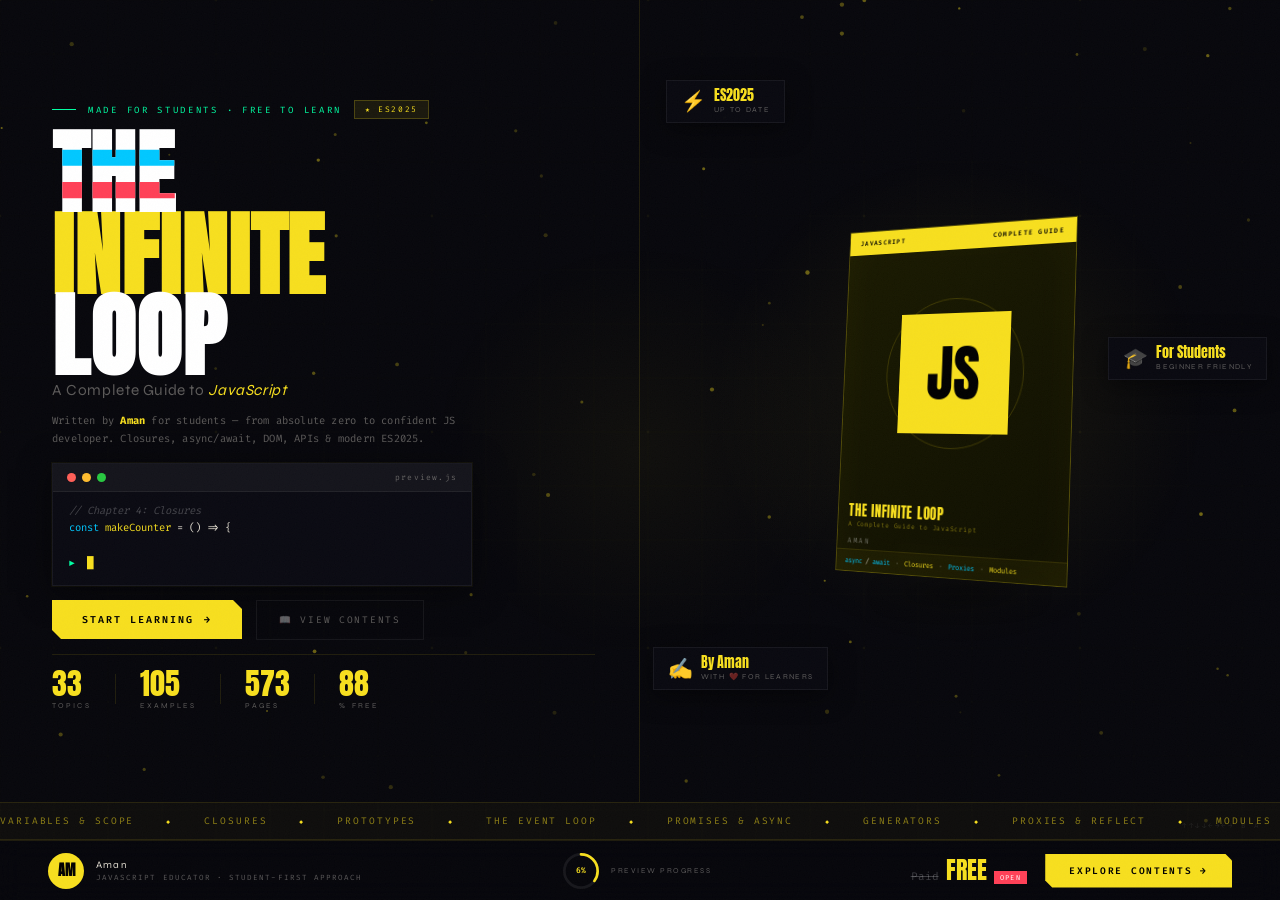
==== commit 42368664: "update" ====
--- a/index.html
+++ b/index.html
@@ -3,7 +3,7 @@
 <head>
   <meta charset="UTF-8" />
   <meta name="viewport" content="width=device-width, initial-scale=1.0" />
-  <title>JavaScript: The Infinite Loop — Ebook</title>
+  <title>JavaScript: The Infinite Loop — by Aman</title>
   <link rel="preconnect" href="https://fonts.googleapis.com" />
   <link rel="preconnect" href="https://fonts.gstatic.com" crossorigin />
   <link href="https://fonts.googleapis.com/css2?family=Syne:wght@400;700;800&family=Fira+Code:wght@300;400;600&family=Anton&display=swap" rel="stylesheet" />
@@ -11,60 +11,28 @@
 </head>
 <body>
 
-  <!-- Noise grain layer -->
   <div class="grain"></div>
-
-  <!-- Spotlight that follows cursor -->
   <div class="spotlight" id="spotlight"></div>
-
-  <!-- Canvas backgrounds -->
   <canvas id="particle-canvas"></canvas>
   <canvas id="grid-canvas"></canvas>
-
-  <!-- Custom cursor -->
   <div class="cursor-dot" id="cursorDot"></div>
   <div class="cursor-ring" id="cursorRing"></div>
 
-  <!-- ═══════════════════════════════════════ -->
-  <!--              HEADER NAV                -->
-  <!-- ═══════════════════════════════════════ -->
-  <header class="site-header" id="siteHeader">
-    <div class="header-left">
-      <div class="logo-mark">
-        <span class="lm-bracket">{</span>
-        <span class="lm-text">js</span>
-        <span class="lm-bracket">}</span>
-      </div>
-      <div class="header-meta">
-        <span class="hm-pub">DevPress</span>
-        <span class="hm-dot"></span>
-        <span class="hm-year">2025</span>
-      </div>
-    </div>
-    <nav class="header-nav">
-      <a class="hn-link" data-text="Preview">Preview</a>
-      <a class="hn-link" data-text="Chapters">Chapters</a>
-      <a class="hn-link" data-text="Author">Author</a>
-    </nav>
-    <div class="header-right">
-      <button class="btn-outline magnetic" data-magnetic>Get Free Chapter</button>
-    </div>
-  </header>
-
-  <!-- ═══════════════════════════════════════ -->
-  <!--              HERO SECTION              -->
-  <!-- ═══════════════════════════════════════ -->
-  <section class="hero">
-
-    <!-- Left: Text content -->
-    <div class="hero-left">
-      <div class="tag-row reveal" data-delay="0">
-        <span class="tag-pill">★ #1 Best Seller 2025</span>
-        <span class="tag-sep">·</span>
-        <span class="tag-plain">650 pages · 18 chapters</span>
-      </div>
-
-      <div class="title-wrap reveal" data-delay="100">
+  <!-- ══════════════════════════════════════ -->
+  <!--         FIXED FULL-PAGE WRAPPER       -->
+  <!-- ══════════════════════════════════════ -->
+  <div class="page-wrapper">
+
+    <!-- LEFT COLUMN -->
+    <div class="col-left">
+
+      <div class="eyebrow reveal" data-delay="0">
+        <span class="eyebrow-line"></span>
+        <span class="eyebrow-text">Made for Students · Free to Learn</span>
+        <span class="tag-pill">★ ES2025</span>
+      </div>
+
+      <div class="title-block reveal" data-delay="80">
         <h1 class="hero-title">
           <span class="ht-line" id="glitchLine">THE</span>
           <span class="ht-line ht-accent">INFINITE</span>
@@ -73,12 +41,12 @@
         <p class="hero-subtitle">A Complete Guide to <em>JavaScript</em></p>
       </div>
 
-      <p class="hero-desc reveal" data-delay="200">
-        From raw syntax to architectural mastery — closures, async patterns, the event loop, and modern ES2025 features. Built for engineers who refuse to stop at "good enough."
+      <p class="hero-desc reveal" data-delay="160">
+        Written by <strong>Aman</strong> for students — from absolute zero to confident JS developer. Closures, async/await, DOM, APIs &amp; modern ES2025.
       </p>
 
-      <!-- Interactive terminal snippet -->
-      <div class="mini-terminal reveal" data-delay="300" id="terminal">
+      <!-- Mini Terminal -->
+      <div class="mini-terminal reveal" data-delay="240" id="terminal">
         <div class="term-bar">
           <span class="tb-dot tb-red"></span>
           <span class="tb-dot tb-yellow"></span>
@@ -89,7 +57,6 @@
           <div class="term-line" id="termLine1"></div>
           <div class="term-line" id="termLine2"></div>
           <div class="term-line" id="termLine3"></div>
-          <div class="term-line" id="termLine4"></div>
           <div class="term-line active-line" id="termActive">
             <span class="prompt">▶</span>
             <span class="user-input" id="userInput"></span>
@@ -98,48 +65,49 @@
         </div>
       </div>
 
-      <!-- CTA Buttons -->
-      <div class="cta-row reveal" data-delay="400">
-        <button class="btn-primary magnetic" data-magnetic id="readBtn">
-          <span class="btn-text">Read Now</span>
+      <!-- CTA -->
+      <div class="cta-row reveal" data-delay="320">
+        <button class="btn-primary magnetic" data-magnetic id="readBtn" onclick="goToContents()">
+          <span class="btn-text">Start Learning</span>
           <span class="btn-arrow">→</span>
           <span class="btn-ripple"></span>
         </button>
-        <button class="btn-ghost magnetic" data-magnetic>
-          <span>↓ Sample PDF</span>
+        <button class="btn-ghost magnetic" data-magnetic onclick="goToContents()">
+          <span>📖 View Contents</span>
         </button>
       </div>
 
-      <!-- Stats row -->
-      <div class="stats-row reveal" data-delay="500">
-        <div class="stat-item">
-          <div class="stat-val" data-count="42000">0</div>
-          <div class="stat-key">Readers</div>
+      <!-- Stats -->
+      <div class="stats-row reveal" data-delay="400">
+        <div class="stat-item">
+          <div class="stat-val" data-count="38">0</div>
+          <div class="stat-key">Topics</div>
         </div>
         <div class="stat-divider"></div>
         <div class="stat-item">
-          <div class="stat-val" data-count="4.9" data-decimal>0</div>
-          <div class="stat-key">Avg Rating</div>
+          <div class="stat-val" data-count="120">0</div>
+          <div class="stat-key">Examples</div>
         </div>
         <div class="stat-divider"></div>
         <div class="stat-item">
-          <div class="stat-val" data-count="120">0</div>
-          <div class="stat-key">Code Examples</div>
+          <div class="stat-val" data-count="650">0</div>
+          <div class="stat-key">Pages</div>
         </div>
         <div class="stat-divider"></div>
         <div class="stat-item">
-          <div class="stat-val" data-count="18">0</div>
-          <div class="stat-key">Chapters</div>
-        </div>
-      </div>
-    </div>
-
-    <!-- Right: 3D Book Cover -->
-    <div class="hero-right">
+          <div class="stat-val" data-count="100">0</div>
+          <div class="stat-key">% Free</div>
+        </div>
+      </div>
+
+    </div><!-- /col-left -->
+
+    <!-- RIGHT COLUMN -->
+    <div class="col-right">
+
       <div class="book-scene" id="bookScene">
-        <div class="book-3d" id="book3d">
-
-          <!-- Front face -->
+        <div class="book-3d" id="book3d" onclick="goToContents()" title="Click to explore contents">
+
           <div class="book-face book-front">
             <div class="bf-top-strip">
               <span>JAVASCRIPT</span>
@@ -159,7 +127,7 @@
               <div class="bft-main">THE INFINITE LOOP</div>
               <div class="bft-sub">A Complete Guide to JavaScript</div>
             </div>
-            <div class="bf-author">Alexandra Kowalski</div>
+            <div class="bf-author">Aman</div>
             <div class="bf-code-strip" id="codeStrip">
               <span class="bcs-item"><span class="kw">async</span> / <span class="kw">await</span></span>
               <span class="bcs-sep">•</span>
@@ -171,13 +139,11 @@
             </div>
           </div>
 
-          <!-- Spine -->
           <div class="book-face book-spine">
             <span class="bs-title">THE INFINITE LOOP</span>
-            <span class="bs-author">A. Kowalski</span>
-          </div>
-
-          <!-- Back face -->
+            <span class="bs-author">Aman</span>
+          </div>
+
           <div class="book-face book-back">
             <div class="bb-content">
               <p class="bb-quote">"The most comprehensive JS guide I've ever read."</p>
@@ -186,96 +152,98 @@
           </div>
 
         </div>
-
-        <!-- Book shadow -->
         <div class="book-shadow" id="bookShadow"></div>
       </div>
 
-      <!-- Floating badges -->
-      <div class="float-badge fb-1 reveal" data-delay="600">
+      <div class="float-badge fb-1 reveal" data-delay="500">
         <span class="fbadge-icon">⚡</span>
         <div>
           <div class="fbadge-val">ES2025</div>
           <div class="fbadge-label">Up to date</div>
         </div>
       </div>
-      <div class="float-badge fb-2 reveal" data-delay="700">
-        <span class="fbadge-icon">🏆</span>
+      <div class="float-badge fb-2 reveal" data-delay="620">
+        <span class="fbadge-icon">🎓</span>
         <div>
-          <div class="fbadge-val">Best Seller</div>
-          <div class="fbadge-label">Dev Books 2025</div>
-        </div>
-      </div>
-      <div class="float-badge fb-3 reveal" data-delay="800">
-        <span class="fbadge-icon">🔥</span>
+          <div class="fbadge-val">For Students</div>
+          <div class="fbadge-label">Beginner Friendly</div>
+        </div>
+      </div>
+      <div class="float-badge fb-3 reveal" data-delay="740">
+        <span class="fbadge-icon">✍️</span>
         <div>
-          <div class="fbadge-val">42K+</div>
-          <div class="fbadge-label">Active readers</div>
-        </div>
-      </div>
-
+          <div class="fbadge-val">By Aman</div>
+          <div class="fbadge-label">With ❤️ for learners</div>
+        </div>
+      </div>
+
+    </div><!-- /col-right -->
+
+    <!-- TICKER -->
+    <div class="ticker-wrap">
+      <div class="ticker-track" id="tickerTrack">
+        <span>Variables &amp; Scope</span><span class="sep">◆</span>
+        <span>Closures</span><span class="sep">◆</span>
+        <span>Prototypes</span><span class="sep">◆</span>
+        <span>The Event Loop</span><span class="sep">◆</span>
+        <span>Promises &amp; Async</span><span class="sep">◆</span>
+        <span>Generators</span><span class="sep">◆</span>
+        <span>Proxies &amp; Reflect</span><span class="sep">◆</span>
+        <span>Modules</span><span class="sep">◆</span>
+        <span>Web Workers</span><span class="sep">◆</span>
+        <span>WebAssembly</span><span class="sep">◆</span>
+        <span>Performance</span><span class="sep">◆</span>
+        <span>Security</span><span class="sep">◆</span>
+        <span>Testing</span><span class="sep">◆</span>
+        <span>TypeScript</span><span class="sep">◆</span>
+      </div>
     </div>
-  </section>
-
-  <!-- ═══════════════════════════════════════ -->
-  <!--            CHAPTERS TICKER             -->
-  <!-- ═══════════════════════════════════════ -->
-  <div class="ticker-wrap">
-    <div class="ticker-track" id="tickerTrack">
-      <span>Variables & Scope</span><span class="sep">◆</span>
-      <span>Closures</span><span class="sep">◆</span>
-      <span>Prototypes</span><span class="sep">◆</span>
-      <span>The Event Loop</span><span class="sep">◆</span>
-      <span>Promises & Async</span><span class="sep">◆</span>
-      <span>Generators</span><span class="sep">◆</span>
-      <span>Proxies & Reflect</span><span class="sep">◆</span>
-      <span>Modules</span><span class="sep">◆</span>
-      <span>WeakRef & FinReg</span><span class="sep">◆</span>
-      <span>Web Workers</span><span class="sep">◆</span>
-      <span>WebAssembly</span><span class="sep">◆</span>
-      <span>Performance</span><span class="sep">◆</span>
-      <span>Security Patterns</span><span class="sep">◆</span>
-      <span>Testing</span><span class="sep">◆</span>
+
+    <!-- FOOTER -->
+    <footer class="site-footer">
+      <div class="sf-left">
+        <div class="sf-avatar">AM</div>
+        <div class="sf-info">
+          <div class="sf-name">Aman</div>
+          <div class="sf-role">JavaScript Educator · Student-First Approach</div>
+        </div>
+      </div>
+      <div class="sf-center">
+        <div class="progress-ring-wrap" id="progressRingWrap">
+          <svg class="progress-ring" viewBox="0 0 60 60">
+            <circle class="pr-bg" cx="30" cy="30" r="25"/>
+            <circle class="pr-fill" id="prFill" cx="30" cy="30" r="25"/>
+          </svg>
+          <span class="pr-pct" id="prPct">0%</span>
+        </div>
+        <span class="sf-complete-label">Preview Progress</span>
+      </div>
+      <div class="sf-right">
+        <div class="sf-price">
+          <span class="price-old">Paid</span>
+          <span class="price-new">FREE</span>
+          <span class="price-badge">OPEN</span>
+        </div>
+        <button class="btn-buy magnetic" data-magnetic onclick="goToContents()">Explore Contents →</button>
+      </div>
+    </footer>
+
+  </div><!-- /page-wrapper -->
+
+  <!-- Page transition -->
+  <div class="page-transition" id="pageTransition">
+    <div class="pt-inner">
+      <div class="pt-logo">{js}</div>
+      <div class="pt-text">Loading Contents...</div>
     </div>
   </div>
 
-  <!-- ═══════════════════════════════════════ -->
-  <!--              FOOTER BAR                -->
-  <!-- ═══════════════════════════════════════ -->
-  <footer class="site-footer">
-    <div class="sf-left">
-      <div class="sf-avatar">AK</div>
-      <div class="sf-info">
-        <div class="sf-name">Alexandra Kowalski</div>
-        <div class="sf-role">Senior Engineer · Google · Author · Speaker</div>
-      </div>
-    </div>
-    <div class="sf-center">
-      <div class="progress-ring-wrap" id="progressRingWrap">
-        <svg class="progress-ring" viewBox="0 0 60 60">
-          <circle class="pr-bg" cx="30" cy="30" r="25"/>
-          <circle class="pr-fill" id="prFill" cx="30" cy="30" r="25"/>
-        </svg>
-        <span class="pr-pct" id="prPct">0%</span>
-      </div>
-      <span class="sf-complete-label">Preview Progress</span>
-    </div>
-    <div class="sf-right">
-      <div class="sf-price">
-        <span class="price-old">$59</span>
-        <span class="price-new">$39</span>
-        <span class="price-badge">LAUNCH</span>
-      </div>
-      <button class="btn-buy magnetic" data-magnetic>Buy Ebook →</button>
-    </div>
-  </footer>
-
-  <!-- Easter egg hint -->
+  <!-- Easter egg -->
   <div class="easter-hint" id="easterHint">↑↑↓↓←→←→ B A</div>
   <div class="easter-modal" id="easterModal">
     <div class="em-inner">
       <div class="em-code">console.log("You found it! 🎉")</div>
-      <div class="em-msg">Konami Code activated — 20% off coupon: <strong>LOOP2025</strong></div>
+      <div class="em-msg">Konami Code activated!<br>Coupon: <strong>LOOP2025</strong></div>
       <button class="em-close" id="emClose">Close ×</button>
     </div>
   </div>
--- a/style.css
+++ b/style.css
@@ -1,334 +1,288 @@
-/* ════════════════════════════════════════════════════
-   JAVASCRIPT EBOOK FRONTPAGE — style.css
-   Aesthetic: Cyberpunk Editorial × Terminal Luxury
-   ════════════════════════════════════════════════════ */
-
-/* ── Reset & Root ── */
+/* ════════════════════════════════════════════
+   JS EBOOK FRONTPAGE — style.css
+   Fixed single screen, no header, no scroll
+   ════════════════════════════════════════════ */
+
 *, *::before, *::after { margin: 0; padding: 0; box-sizing: border-box; }
 
 :root {
-  --yellow:     #F7DF1E;
-  --yellow-dim: rgba(247,223,30,0.12);
-  --yellow-glow:rgba(247,223,30,0.35);
-  --green:      #00FFA3;
-  --blue:       #00C8FF;
-  --orange:     #FF6B35;
-  --red:        #FF4057;
-  --bg:         #07070C;
-  --bg2:        #0D0D16;
-  --panel:      rgba(255,255,255,0.035);
-  --border:     rgba(247,223,30,0.1);
-  --border2:    rgba(255,255,255,0.07);
-  --text:       #DDD8CC;
-  --text-dim:   rgba(221,216,204,0.4);
-  --mono:       'Fira Code', monospace;
-  --display:    'Anton', sans-serif;
-  --body-font:  'Syne', sans-serif;
-  --radius:     4px;
-}
-
-html { scroll-behavior: smooth; }
-
-body {
+  --yellow:    #F7DF1E;
+  --green:     #00FFA3;
+  --blue:      #00C8FF;
+  --orange:    #FF6B35;
+  --red:       #FF4057;
+  --bg:        #07070C;
+  --bg2:       #0D0D18;
+  --border:    rgba(247,223,30,0.1);
+  --border2:   rgba(255,255,255,0.06);
+  --text:      #DDD8CC;
+  --dim:       rgba(221,216,204,0.4);
+  --mono:      'Fira Code', monospace;
+  --display:   'Anton', sans-serif;
+  --sans:      'Syne', sans-serif;
+
+  /* fixed layout rows */
+  --ticker-h:  38px;
+  --footer-h:  60px;
+}
+
+html, body {
+  width: 100%; height: 100%;
+  overflow: hidden;           /* ← NO SCROLL */
   background: var(--bg);
   color: var(--text);
-  font-family: var(--body-font);
-  min-height: 100vh;
-  overflow-x: hidden;
+  font-family: var(--sans);
   cursor: none;
 }
 
 /* ── Grain ── */
 .grain {
   position: fixed; inset: 0; z-index: 100; pointer-events: none;
-  background-image: url("data:image/svg+xml,%3Csvg xmlns='http://www.w3.org/2000/svg' width='300' height='300'%3E%3Cfilter id='n'%3E%3CfeTurbulence type='fractalNoise' baseFrequency='0.75' numOctaves='4' stitchTiles='stitch'/%3E%3C/filter%3E%3Crect width='300' height='300' filter='url(%23n)' opacity='0.04'/%3E%3C/svg%3E");
-  opacity: 0.7;
+  background-image: url("data:image/svg+xml,%3Csvg xmlns='http://www.w3.org/2000/svg' width='260' height='260'%3E%3Cfilter id='n'%3E%3CfeTurbulence type='fractalNoise' baseFrequency='0.82' numOctaves='4' stitchTiles='stitch'/%3E%3C/filter%3E%3Crect width='260' height='260' filter='url(%23n)' opacity='0.04'/%3E%3C/svg%3E");
+  opacity: 0.65;
 }
 
 /* ── Spotlight ── */
 .spotlight {
   position: fixed; inset: 0; z-index: 1; pointer-events: none;
-  background: radial-gradient(circle 280px at 50% 50%, rgba(247,223,30,0.045) 0%, transparent 70%);
-  transition: background 0.05s;
+  background: radial-gradient(circle 300px at 50% 50%, rgba(247,223,30,0.04) 0%, transparent 70%);
 }
 
 /* ── Canvases ── */
 #particle-canvas, #grid-canvas {
-  position: fixed; inset: 0;
-  pointer-events: none;
-}
-#grid-canvas   { z-index: 2; opacity: 0.35; }
-#particle-canvas { z-index: 3; }
+  position: fixed; inset: 0; pointer-events: none;
+}
+#grid-canvas    { z-index: 2; opacity: 0.3; }
+#particle-canvas{ z-index: 3; }
 
 /* ── Custom Cursor ── */
 .cursor-dot {
   width: 8px; height: 8px; background: var(--yellow);
   border-radius: 50%; position: fixed; pointer-events: none;
   z-index: 9999; transform: translate(-50%,-50%);
-  transition: transform 0.1s, width 0.2s, height 0.2s;
   mix-blend-mode: difference;
+  transition: width .18s, height .18s;
 }
 .cursor-ring {
-  width: 32px; height: 32px;
-  border: 1.5px solid rgba(247,223,30,0.5);
+  width: 30px; height: 30px;
+  border: 1.5px solid rgba(247,223,30,0.45);
   border-radius: 50%; position: fixed; pointer-events: none;
   z-index: 9998; transform: translate(-50%,-50%);
-  transition: left 0.1s ease, top 0.1s ease, width 0.2s, height 0.2s, border-color 0.2s;
-}
-body.hovering .cursor-dot { width: 14px; height: 14px; }
-body.hovering .cursor-ring { width: 48px; height: 48px; border-color: var(--yellow); }
-
-/* ════════════════════ HEADER ════════════════════ */
-.site-header {
-  position: fixed; top: 0; left: 0; right: 0; z-index: 500;
-  display: flex; align-items: center; justify-content: space-between;
-  padding: 18px 52px;
-  background: rgba(7,7,12,0.8);
-  backdrop-filter: blur(16px);
-  border-bottom: 1px solid var(--border);
-  animation: slideDown 0.6s ease forwards;
-}
-
-@keyframes slideDown {
-  from { transform: translateY(-100%); opacity: 0; }
-  to   { transform: translateY(0);     opacity: 1; }
-}
-
-.header-left { display: flex; align-items: center; gap: 16px; }
-
-.logo-mark {
-  font-family: var(--mono); font-size: 18px; font-weight: 600;
-  letter-spacing: -0.02em;
-}
-.lm-bracket { color: var(--yellow); }
-.lm-text    { color: #fff; }
-
-.header-meta { display: flex; align-items: center; gap: 8px; }
-.hm-pub   { font-size: 9px; letter-spacing: 0.3em; text-transform: uppercase; color: var(--text-dim); }
-.hm-dot   { width: 3px; height: 3px; border-radius: 50%; background: var(--text-dim); }
-.hm-year  { font-size: 9px; letter-spacing: 0.2em; color: var(--text-dim); }
-
-.header-nav { display: flex; gap: 36px; }
-
-.hn-link {
-  font-size: 10px; letter-spacing: 0.25em; text-transform: uppercase;
-  color: var(--text-dim); text-decoration: none; position: relative;
-  cursor: pointer; transition: color 0.3s;
-}
-.hn-link::after {
-  content: attr(data-text); position: absolute; left: 0; top: 100%;
-  color: var(--yellow); font-size: 10px; letter-spacing: 0.25em;
-  text-transform: uppercase; white-space: nowrap;
-  transform: translateY(4px); opacity: 0;
-  transition: transform 0.25s, opacity 0.25s;
-}
-.hn-link:hover { color: transparent; }
-.hn-link:hover::after { transform: translateY(0); opacity: 1; }
-
-/* Buttons */
-.btn-outline {
-  font-family: var(--mono); font-size: 9px; letter-spacing: 0.2em;
-  text-transform: uppercase; color: var(--yellow); background: transparent;
-  border: 1px solid var(--yellow); padding: 10px 22px;
-  cursor: pointer; transition: background 0.3s, color 0.3s;
-}
-.btn-outline:hover { background: var(--yellow); color: #000; }
-
-/* ════════════════════ HERO ════════════════════ */
-.hero {
-  position: relative; z-index: 10;
-  min-height: 100vh;
-  display: grid; grid-template-columns: 1.1fr 0.9fr; gap: 0;
-  padding: 120px 52px 40px;
-  align-items: center;
-}
-
-/* ── Hero Left ── */
-.hero-left { display: flex; flex-direction: column; gap: 0; }
-
-.tag-row { display: flex; align-items: center; gap: 12px; margin-bottom: 22px; }
-
+  transition: left .1s ease, top .1s ease, width .2s, height .2s, border-color .2s;
+}
+body.hovering .cursor-dot { width: 13px; height: 13px; }
+body.hovering .cursor-ring { width: 46px; height: 46px; border-color: var(--yellow); }
+
+/* ════════════════════════════════════════════
+   PAGE WRAPPER — fixed grid filling 100vh
+   ════════════════════════════════════════════ */
+.page-wrapper {
+  position: fixed; inset: 0; z-index: 10;
+  display: grid;
+  grid-template-columns: 1fr 1fr;
+  grid-template-rows: 1fr var(--ticker-h) var(--footer-h);
+  grid-template-areas:
+    "left  right"
+    "tick  tick"
+    "foot  foot";
+}
+
+/* ── LEFT COLUMN ── */
+.col-left {
+  grid-area: left;
+  display: flex; flex-direction: column; justify-content: center;
+  padding: 28px 44px 20px 52px;
+  gap: 14px;
+  border-right: 1px solid var(--border);
+  overflow: hidden;
+}
+
+/* ── Eyebrow ── */
+.eyebrow {
+  display: flex; align-items: center; gap: 12px;
+}
+.eyebrow-line {
+  width: 24px; height: 1px; background: var(--green); flex-shrink: 0;
+}
+.eyebrow-text {
+  font-family: var(--mono); font-size: 9px;
+  letter-spacing: 0.3em; text-transform: uppercase; color: var(--green);
+}
 .tag-pill {
-  font-family: var(--mono); font-size: 9px; letter-spacing: 0.2em;
-  background: rgba(247,223,30,0.1); border: 1px solid rgba(247,223,30,0.25);
-  color: var(--yellow); padding: 5px 12px; text-transform: uppercase;
-}
-.tag-sep  { color: var(--text-dim); font-size: 10px; }
-.tag-plain { font-size: 9px; letter-spacing: 0.2em; color: var(--text-dim); text-transform: uppercase; }
-
-.title-wrap { margin-bottom: 28px; }
-
+  font-family: var(--mono); font-size: 8px; letter-spacing: 0.2em;
+  background: rgba(247,223,30,0.08); border: 1px solid rgba(247,223,30,0.22);
+  color: var(--yellow); padding: 3px 10px; text-transform: uppercase;
+}
+
+/* ── Hero Title ── */
+.title-block { line-height: 1; }
 .hero-title {
-  font-family: var(--display); line-height: 0.88;
-  font-size: clamp(70px, 9.5vw, 140px);
-  letter-spacing: 0.01em;
+  font-family: var(--display);
+  font-size: clamp(52px, 7.2vw, 108px);
+  line-height: 0.88; letter-spacing: 0.01em;
   display: flex; flex-direction: column;
 }
-.ht-line  { color: #fff; display: block; }
+.ht-line   { color: #fff; display: block; }
 .ht-accent { color: var(--yellow); }
 
-/* Glitch effect */
-.glitch {
-  position: relative;
-  animation: glitch-anim 4s infinite;
-}
+/* Glitch */
+.glitch { position: relative; animation: glitch-anim 5s infinite; }
 .glitch::before, .glitch::after {
   content: attr(data-text); position: absolute; left: 0; top: 0;
   font-family: var(--display); font-size: inherit; line-height: inherit;
 }
-.glitch::before {
-  color: var(--blue); clip-path: polygon(0 20%, 100% 20%, 100% 40%, 0 40%);
-  animation: glitch-clip1 4s infinite;
-}
-.glitch::after {
-  color: var(--red); clip-path: polygon(0 60%, 100% 60%, 100% 80%, 0 80%);
-  animation: glitch-clip2 4s infinite;
-}
-
-@keyframes glitch-anim {
-  0%,94%,100% { transform: none; }
-  95% { transform: skewX(-3deg) translateX(-3px); }
-  96% { transform: skewX(2deg)  translateX(3px); }
-  97% { transform: none; }
-}
-@keyframes glitch-clip1 {
-  0%,94%,100% { transform: none; opacity: 0; }
-  95% { transform: translateX(-4px); opacity: 0.8; }
-  96% { transform: translateX(4px);  opacity: 0.8; }
-  97% { opacity: 0; }
-}
-@keyframes glitch-clip2 {
-  0%,94%,100% { transform: none; opacity: 0; }
-  95% { transform: translateX(4px);  opacity: 0.8; }
-  96% { transform: translateX(-4px); opacity: 0.8; }
-  97% { opacity: 0; }
-}
+.glitch::before { color: var(--blue);  clip-path: polygon(0 20%,100% 20%,100% 40%,0 40%);  animation: gc1 5s infinite; }
+.glitch::after  { color: var(--red);   clip-path: polygon(0 60%,100% 60%,100% 80%,0 80%);  animation: gc2 5s infinite; }
+
+@keyframes glitch-anim { 0%,93%,100%{transform:none} 94%{transform:skewX(-3deg) translateX(-3px)} 95%{transform:skewX(2deg) translateX(3px)} 96%{transform:none} }
+@keyframes gc1 { 0%,93%,100%{opacity:0;transform:none} 94%{opacity:.8;transform:translateX(-4px)} 95%{opacity:.8;transform:translateX(4px)} 96%{opacity:0} }
+@keyframes gc2 { 0%,93%,100%{opacity:0;transform:none} 94%{opacity:.8;transform:translateX(4px)}  95%{opacity:.8;transform:translateX(-4px)} 96%{opacity:0} }
 
 .hero-subtitle {
-  font-family: 'Syne', sans-serif; font-size: clamp(14px,1.4vw,20px);
-  color: var(--text-dim); margin-top: 8px; letter-spacing: 0.05em;
+  font-family: var(--sans); font-size: clamp(12px, 1.2vw, 17px);
+  color: var(--dim); margin-top: 6px; letter-spacing: 0.04em;
 }
 .hero-subtitle em { color: var(--yellow); font-style: italic; }
 
+/* ── Description ── */
 .hero-desc {
-  font-family: var(--mono); font-size: 11px; line-height: 1.95;
-  color: var(--text-dim); max-width: 440px; margin-bottom: 28px;
-  letter-spacing: 0.02em;
-}
+  font-family: var(--mono); font-size: 10.5px; line-height: 1.75;
+  color: var(--dim); max-width: 420px; letter-spacing: 0.02em;
+}
+.hero-desc strong { color: var(--yellow); }
 
 /* ── Mini Terminal ── */
 .mini-terminal {
-  background: #0A0A12; border: 1px solid var(--border2);
-  border-radius: var(--radius); overflow: hidden;
-  max-width: 460px; margin-bottom: 32px;
-  box-shadow: 0 8px 40px rgba(0,0,0,0.6), 0 0 0 1px rgba(247,223,30,0.06);
-  transition: box-shadow 0.3s;
-}
-.mini-terminal:hover { box-shadow: 0 12px 60px rgba(0,0,0,0.8), 0 0 0 1px rgba(247,223,30,0.2), 0 0 40px rgba(247,223,30,0.05); }
-
+  background: #0A0A12;
+  border: 1px solid var(--border2);
+  max-width: 420px;
+  box-shadow: 0 6px 30px rgba(0,0,0,0.55), 0 0 0 1px rgba(247,223,30,0.05);
+  transition: box-shadow .3s;
+}
+.mini-terminal:hover {
+  box-shadow: 0 10px 50px rgba(0,0,0,0.7), 0 0 0 1px rgba(247,223,30,0.18), 0 0 30px rgba(247,223,30,0.04);
+}
 .term-bar {
   display: flex; align-items: center; gap: 6px;
-  padding: 10px 16px; background: rgba(255,255,255,0.04);
+  padding: 8px 14px;
+  background: rgba(255,255,255,0.04);
   border-bottom: 1px solid var(--border2);
 }
-.tb-dot { width: 10px; height: 10px; border-radius: 50%; }
+.tb-dot { width: 9px; height: 9px; border-radius: 50%; }
 .tb-red    { background: #FF5F57; }
 .tb-yellow { background: #FEBC2E; }
 .tb-green  { background: #28C840; }
-.tb-title  { font-family: var(--mono); font-size: 9px; color: var(--text-dim); letter-spacing: 0.15em; margin-left: auto; }
-
-.term-body { padding: 14px 18px 16px; min-height: 100px; }
-
+.tb-title  { font-family: var(--mono); font-size: 8px; color: var(--dim); letter-spacing: 0.15em; margin-left: auto; }
+
+.term-body { padding: 10px 16px 12px; }
 .term-line {
-  font-family: var(--mono); font-size: 11px; line-height: 1.7;
-  min-height: 19px; white-space: pre;
-}
-
-.active-line { display: flex; align-items: center; gap: 6px; margin-top: 2px; }
-.prompt { color: var(--green); font-size: 11px; }
-.user-input { font-family: var(--mono); font-size: 11px; color: var(--text); }
-.caret { color: var(--yellow); animation: blink 1s step-end infinite; font-size: 12px; }
+  font-family: var(--mono); font-size: 10.5px;
+  line-height: 1.65; min-height: 17px; white-space: pre;
+}
+.active-line { display: flex; align-items: center; gap: 6px; margin-top: 1px; }
+.prompt  { color: var(--green); font-size: 10px; }
+.user-input { font-family: var(--mono); font-size: 10.5px; color: var(--text); }
+.caret   { color: var(--yellow); animation: blink 1s step-end infinite; font-size: 11px; }
 @keyframes blink { 0%,100%{opacity:1} 50%{opacity:0} }
 
-/* Syntax colors */
-.kw { color: var(--blue); }
-.fn { color: var(--yellow); }
-.str{ color: var(--green); }
-.op { color: var(--orange); }
-.cm { color: rgba(255,255,255,0.25); font-style: italic; }
-.num{ color: var(--orange); }
-
-/* ── CTA Row ── */
-.cta-row { display: flex; gap: 16px; align-items: center; margin-bottom: 40px; }
+.kw  { color: var(--blue); }
+.fn  { color: var(--yellow); }
+.str { color: var(--green); }
+.cm  { color: rgba(255,255,255,0.24); font-style: italic; }
+.num { color: var(--orange); }
+
+/* ── CTA Buttons ── */
+.cta-row { display: flex; gap: 14px; align-items: center; }
 
 .btn-primary {
   position: relative; overflow: hidden;
-  display: flex; align-items: center; gap: 12px;
-  font-family: var(--mono); font-size: 11px; font-weight: 600;
+  display: flex; align-items: center; gap: 10px;
+  font-family: var(--mono); font-size: 10px; font-weight: 600;
   letter-spacing: 0.2em; text-transform: uppercase;
   background: var(--yellow); color: #000; border: none;
-  padding: 16px 36px; cursor: pointer;
-  clip-path: polygon(0 0, calc(100% - 10px) 0, 100% 10px, 100% 100%, 10px 100%, 0 calc(100% - 10px));
-  transition: transform 0.2s, box-shadow 0.3s;
-}
-.btn-primary:hover {
-  transform: translateY(-3px);
-  box-shadow: 0 16px 40px rgba(247,223,30,0.35);
-}
+  padding: 13px 30px; cursor: pointer;
+  clip-path: polygon(0 0, calc(100% - 9px) 0, 100% 9px, 100% 100%, 9px 100%, 0 calc(100% - 9px));
+  transition: transform .2s, box-shadow .3s;
+}
+.btn-primary:hover { transform: translateY(-2px); box-shadow: 0 12px 36px rgba(247,223,30,0.32); }
 .btn-primary .btn-ripple {
   position: absolute; inset: 0;
-  background: linear-gradient(135deg, rgba(255,255,255,0.3) 0%, transparent 60%);
-  opacity: 0; transition: opacity 0.3s;
+  background: linear-gradient(135deg, rgba(255,255,255,0.28) 0%, transparent 60%);
+  opacity: 0; transition: opacity .3s;
 }
 .btn-primary:hover .btn-ripple { opacity: 1; }
-.btn-arrow { transition: transform 0.3s; }
+.btn-arrow { transition: transform .3s; }
 .btn-primary:hover .btn-arrow { transform: translateX(4px); }
 
 .btn-ghost {
-  font-family: var(--mono); font-size: 10px; letter-spacing: 0.2em;
-  text-transform: uppercase; color: var(--text-dim);
+  font-family: var(--mono); font-size: 9.5px; letter-spacing: 0.18em;
+  text-transform: uppercase; color: var(--dim);
   background: transparent; border: 1px solid var(--border2);
-  padding: 16px 26px; cursor: pointer;
-  transition: border-color 0.3s, color 0.3s, transform 0.2s;
-}
-.btn-ghost:hover { border-color: rgba(247,223,30,0.4); color: var(--yellow); transform: translateY(-2px); }
-
-/* ── Stats Row ── */
+  padding: 13px 22px; cursor: pointer;
+  transition: border-color .3s, color .3s, transform .2s;
+}
+.btn-ghost:hover { border-color: rgba(247,223,30,0.38); color: var(--yellow); transform: translateY(-2px); }
+
+/* ── Stats ── */
 .stats-row {
-  display: flex; align-items: center; gap: 32px;
-  padding-top: 32px; border-top: 1px solid var(--border);
-}
-.stat-item { display: flex; flex-direction: column; gap: 4px; }
+  display: flex; align-items: center; gap: 24px;
+  padding-top: 14px; border-top: 1px solid var(--border);
+}
+.stat-item { display: flex; flex-direction: column; gap: 2px; }
 .stat-val {
-  font-family: var(--display); font-size: 36px; line-height: 1;
+  font-family: var(--display); font-size: 30px; line-height: 1;
   color: var(--yellow);
 }
-.stat-key { font-size: 8px; letter-spacing: 0.3em; text-transform: uppercase; color: var(--text-dim); }
-.stat-divider { width: 1px; height: 36px; background: var(--border); }
-
-/* ════════════════════ HERO RIGHT / BOOK ════════════════════ */
-.hero-right {
+.stat-key {
+  font-size: 7.5px; letter-spacing: 0.28em;
+  text-transform: uppercase; color: var(--dim);
+}
+.stat-divider { width: 1px; height: 30px; background: var(--border); }
+
+/* ════════════════════════════════════════════
+   RIGHT COLUMN — book + badges
+   ════════════════════════════════════════════ */
+.col-right {
+  grid-area: right;
   position: relative;
   display: flex; align-items: center; justify-content: center;
-  min-height: 540px;
-}
-
-.book-scene {
-  perspective: 1200px; perspective-origin: 50% 50%;
-}
+  overflow: hidden;
+}
+
+/* radial glow */
+.col-right::before {
+  content: '';
+  position: absolute;
+  width: 500px; height: 500px;
+  background: radial-gradient(circle, rgba(247,223,30,0.07) 0%, transparent 70%);
+  top: 50%; left: 50%; transform: translate(-50%,-50%);
+  pointer-events: none;
+}
+
+/* ── Book ── */
+.book-scene { perspective: 1100px; perspective-origin: 50% 50%; }
 
 .book-3d {
-  position: relative; width: 280px; height: 390px;
+  position: relative; width: 250px; height: 350px;
   transform-style: preserve-3d;
   transform: rotateY(-25deg) rotateX(5deg);
-  transition: transform 0.08s ease-out;
+  transition: transform .08s ease-out;
   animation: book-float 5s ease-in-out infinite;
   cursor: pointer;
 }
+.book-3d::after {
+  content: 'Click to Explore';
+  position: absolute; bottom: -26px; left: 50%;
+  transform: translateX(-50%);
+  font-family: var(--mono); font-size: 8px; letter-spacing: 0.25em;
+  text-transform: uppercase; color: rgba(247,223,30,0.4);
+  white-space: nowrap; opacity: 0; transition: opacity .3s; pointer-events: none;
+}
+.book-3d:hover::after { opacity: 1; }
 
 @keyframes book-float {
-  0%,100% { transform: rotateY(-25deg) rotateX(5deg) translateY(0px); }
-  50%      { transform: rotateY(-25deg) rotateX(5deg) translateY(-14px); }
+  0%,100% { transform: rotateY(-25deg) rotateX(5deg) translateY(0); }
+  50%      { transform: rotateY(-25deg) rotateX(5deg) translateY(-12px); }
 }
 .book-3d.tilt-active { animation: none; }
 
@@ -340,262 +294,240 @@
 /* Front */
 .book-front {
   background: linear-gradient(145deg, #1a1a00 0%, #0f0f00 100%);
-  border: 1px solid rgba(247,223,30,0.3);
+  border: 1px solid rgba(247,223,30,0.28);
   display: flex; flex-direction: column;
-  transform: translateZ(20px);
-  box-shadow: inset 0 0 60px rgba(247,223,30,0.05);
-}
-
+  transform: translateZ(18px);
+  box-shadow: inset 0 0 50px rgba(247,223,30,0.04);
+}
 .bf-top-strip {
   display: flex; justify-content: space-between;
-  padding: 10px 14px;
+  padding: 8px 12px;
   background: var(--yellow);
-  font-family: var(--mono); font-size: 7px; font-weight: 600;
+  font-family: var(--mono); font-size: 6.5px; font-weight: 600;
   letter-spacing: 0.2em; color: #000; text-transform: uppercase;
 }
-
-.bf-logo-wrap {
-  flex: 1; display: flex; align-items: center; justify-content: center;
-  padding: 20px;
-}
-
+.bf-logo-wrap { flex: 1; display: flex; align-items: center; justify-content: center; padding: 16px; }
 .bf-logo {
-  position: relative; width: 140px; height: 140px;
+  position: relative; width: 120px; height: 120px;
   background: var(--yellow);
   display: flex; align-items: center; justify-content: center;
 }
 .bfl-js {
-  font-family: var(--display); font-size: 72px; color: #000; line-height: 1;
-  position: relative; z-index: 1; letter-spacing: -0.02em;
-}
-.bfl-rings { position: absolute; inset: -30px; }
+  font-family: var(--display); font-size: 62px; color: #000;
+  line-height: 1; position: relative; z-index: 1;
+}
+.bfl-rings { position: absolute; inset: -28px; }
 .bfl-ring {
-  position: absolute; border: 1px solid rgba(247,223,30,0.2); border-radius: 50%;
+  position: absolute; border: 1px solid rgba(247,223,30,0.18); border-radius: 50%;
   top: 50%; left: 50%; transform: translate(-50%,-50%);
 }
-.r1 { width: 80px;  height: 80px;  animation: spin 8s linear infinite; }
-.r2 { width: 120px; height: 120px; animation: spin 14s linear infinite reverse; }
-.r3 { width: 165px; height: 165px; animation: spin 20s linear infinite; }
+.r1 { width: 70px;  height: 70px;  animation: spin 8s linear infinite; }
+.r2 { width: 108px; height: 108px; animation: spin 14s linear infinite reverse; }
+.r3 { width: 150px; height: 150px; animation: spin 20s linear infinite; }
 @keyframes spin { to { transform: translate(-50%,-50%) rotate(360deg); } }
 
-.bf-title-area { padding: 10px 14px 6px; }
-.bft-main {
-  font-family: var(--display); font-size: 17px;
-  color: var(--yellow); letter-spacing: 0.05em; line-height: 1;
-}
-.bft-sub {
-  font-family: var(--mono); font-size: 7px; color: rgba(247,223,30,0.5);
-  letter-spacing: 0.15em; margin-top: 4px;
-}
-
-.bf-author {
-  padding: 6px 14px; font-family: var(--mono); font-size: 8px;
-  letter-spacing: 0.2em; color: rgba(255,255,255,0.4); text-transform: uppercase;
-}
-
+.bf-title-area { padding: 8px 12px 4px; }
+.bft-main { font-family: var(--display); font-size: 15px; color: var(--yellow); letter-spacing: 0.05em; line-height: 1; }
+.bft-sub  { font-family: var(--mono); font-size: 6.5px; color: rgba(247,223,30,0.5); letter-spacing: 0.12em; margin-top: 3px; }
+.bf-author { padding: 4px 12px; font-family: var(--mono); font-size: 7.5px; letter-spacing: 0.2em; color: rgba(255,255,255,0.38); text-transform: uppercase; }
 .bf-code-strip {
-  padding: 8px 12px;
-  background: rgba(247,223,30,0.05); border-top: 1px solid rgba(247,223,30,0.1);
-  font-family: var(--mono); font-size: 8px;
-  display: flex; gap: 8px; flex-wrap: wrap; align-items: center;
-}
-.bcs-item { font-size: 7.5px; }
-.bcs-sep { color: rgba(255,255,255,0.2); }
+  padding: 6px 10px;
+  background: rgba(247,223,30,0.04); border-top: 1px solid rgba(247,223,30,0.1);
+  font-family: var(--mono); font-size: 7px;
+  display: flex; gap: 6px; flex-wrap: wrap; align-items: center;
+}
+.bcs-sep { color: rgba(255,255,255,0.18); }
 
 /* Spine */
 .book-spine {
-  width: 40px; height: 100%; left: -40px; top: 0;
+  width: 36px; height: 100%; left: -36px; top: 0;
   background: linear-gradient(to right, #0a0900, #1a1a00);
-  border-left: 1px solid rgba(247,223,30,0.15);
-  border-top: 1px solid rgba(247,223,30,0.2);
-  transform: rotateY(-90deg) translateZ(0px);
+  border-left: 1px solid rgba(247,223,30,0.12);
+  border-top: 1px solid rgba(247,223,30,0.18);
+  transform: rotateY(-90deg) translateZ(0);
   transform-origin: right center;
   display: flex; flex-direction: column;
-  align-items: center; justify-content: space-between;
-  padding: 14px 0;
-}
-.bs-title, .bs-author {
-  writing-mode: vertical-rl; transform: rotate(180deg);
-  font-family: var(--mono); letter-spacing: 0.15em; text-transform: uppercase;
-}
-.bs-title { font-size: 8px; color: var(--yellow); }
-.bs-author { font-size: 7px; color: rgba(255,255,255,0.35); }
+  align-items: center; justify-content: space-between; padding: 12px 0;
+}
+.bs-title, .bs-author { writing-mode: vertical-rl; transform: rotate(180deg); font-family: var(--mono); letter-spacing: 0.15em; text-transform: uppercase; }
+.bs-title  { font-size: 7.5px; color: var(--yellow); }
+.bs-author { font-size: 7px;   color: rgba(255,255,255,0.3); }
 
 /* Back */
 .book-back {
   background: linear-gradient(145deg, #0f0f00 0%, #0a0a0a 100%);
-  transform: rotateY(180deg) translateZ(20px);
-  border: 1px solid rgba(247,223,30,0.15);
-  display: flex; align-items: center; justify-content: center;
-  padding: 30px;
-}
-.bb-content { text-align: center; }
-.bb-quote { font-family: 'Syne', serif; font-style: italic; font-size: 12px; color: rgba(255,255,255,0.6); line-height: 1.6; margin-bottom: 8px; }
-.bb-attr { font-family: var(--mono); font-size: 9px; color: var(--yellow); letter-spacing: 0.15em; }
+  transform: rotateY(180deg) translateZ(18px);
+  border: 1px solid rgba(247,223,30,0.12);
+  display: flex; align-items: center; justify-content: center; padding: 24px;
+}
+.bb-quote { font-family: var(--sans); font-style: italic; font-size: 11px; color: rgba(255,255,255,0.55); line-height: 1.55; margin-bottom: 6px; }
+.bb-attr  { font-family: var(--mono); font-size: 8px; color: var(--yellow); letter-spacing: 0.12em; }
 
 /* Book shadow */
 .book-shadow {
-  position: absolute; bottom: -40px; left: 50%; transform: translateX(-50%);
-  width: 220px; height: 30px;
-  background: radial-gradient(ellipse, rgba(0,0,0,0.7) 0%, transparent 70%);
-  filter: blur(12px);
-  transition: transform 0.08s ease-out;
+  position: absolute; bottom: -30px; left: 50%; transform: translateX(-50%);
+  width: 200px; height: 24px;
+  background: radial-gradient(ellipse, rgba(0,0,0,0.65) 0%, transparent 70%);
+  filter: blur(10px);
 }
 
 /* ── Floating Badges ── */
 .float-badge {
   position: absolute;
-  display: flex; align-items: center; gap: 10px;
-  background: rgba(13,13,22,0.9);
+  display: flex; align-items: center; gap: 8px;
+  background: rgba(10,10,18,0.92);
   border: 1px solid var(--border2);
-  padding: 10px 16px;
+  padding: 8px 14px;
   backdrop-filter: blur(12px);
-  box-shadow: 0 8px 32px rgba(0,0,0,0.5);
+  box-shadow: 0 6px 24px rgba(0,0,0,0.5);
   animation: badge-float 4s ease-in-out infinite;
 }
-.fb-1 { top: 8%;  left: -5%;  animation-delay: 0s; }
-.fb-2 { top: 40%; right: -2%; animation-delay: 1s; }
-.fb-3 { bottom: 18%; left: -8%; animation-delay: 2s; }
-
-@keyframes badge-float {
-  0%,100% { transform: translateY(0); }
-  50%      { transform: translateY(-8px); }
-}
-.fbadge-icon { font-size: 22px; }
-.fbadge-val { font-family: var(--display); font-size: 16px; line-height: 1; color: var(--yellow); }
-.fbadge-label { font-size: 8px; letter-spacing: 0.2em; text-transform: uppercase; color: var(--text-dim); margin-top: 2px; }
-
-/* ════════════════════ TICKER ════════════════════ */
+.fb-1 { top: 10%;   left: 4%;   animation-delay: 0s; }
+.fb-2 { top: 42%;   right: 2%;  animation-delay: 1.2s; }
+.fb-3 { bottom: 14%; left: 2%;  animation-delay: 2.2s; }
+
+@keyframes badge-float { 0%,100%{transform:translateY(0)} 50%{transform:translateY(-8px)} }
+.fbadge-icon  { font-size: 20px; }
+.fbadge-val   { font-family: var(--display); font-size: 14px; line-height: 1; color: var(--yellow); }
+.fbadge-label { font-size: 7.5px; letter-spacing: 0.18em; text-transform: uppercase; color: var(--dim); margin-top: 2px; }
+
+/* ════════════════════════════════════════════
+   TICKER
+   ════════════════════════════════════════════ */
 .ticker-wrap {
-  position: relative; z-index: 10;
-  overflow: hidden; border-top: 1px solid var(--border); border-bottom: 1px solid var(--border);
-  background: rgba(247,223,30,0.04); padding: 12px 0;
+  grid-area: tick;
+  overflow: hidden;
+  border-top: 1px solid var(--border); border-bottom: 1px solid var(--border);
+  background: rgba(247,223,30,0.03);
+  display: flex; align-items: center;
 }
 .ticker-track {
-  display: inline-flex; gap: 36px; white-space: nowrap;
-  animation: ticker-scroll 28s linear infinite;
-  font-family: var(--mono); font-size: 10px;
+  display: inline-flex; align-items: center; gap: 32px; white-space: nowrap;
+  animation: ticker-scroll 26s linear infinite;
+  font-family: var(--mono); font-size: 9.5px;
   letter-spacing: 0.2em; text-transform: uppercase;
-  color: rgba(247,223,30,0.6);
+  color: rgba(247,223,30,0.55);
 }
 .ticker-track:hover { animation-play-state: paused; }
-.sep { color: var(--yellow); font-size: 8px; }
-@keyframes ticker-scroll { from { transform: translateX(0); } to { transform: translateX(-50%); } }
-
-/* ════════════════════ FOOTER ════════════════════ */
+.sep { color: var(--yellow); font-size: 7px; }
+@keyframes ticker-scroll { from{transform:translateX(0)} to{transform:translateX(-50%)} }
+
+/* ════════════════════════════════════════════
+   FOOTER
+   ════════════════════════════════════════════ */
 .site-footer {
-  position: relative; z-index: 10;
+  grid-area: foot;
   display: flex; align-items: center; justify-content: space-between;
-  padding: 22px 52px;
+  padding: 0 48px;
   border-top: 1px solid var(--border);
-  background: rgba(7,7,12,0.8); backdrop-filter: blur(12px);
-}
-
-.sf-left { display: flex; align-items: center; gap: 14px; }
+  background: rgba(7,7,12,0.85); backdrop-filter: blur(12px);
+}
+
+.sf-left { display: flex; align-items: center; gap: 12px; }
 .sf-avatar {
-  width: 42px; height: 42px; background: var(--yellow); border-radius: 50%;
+  width: 36px; height: 36px; background: var(--yellow); border-radius: 50%;
   display: flex; align-items: center; justify-content: center;
-  font-family: var(--display); font-size: 16px; color: #000; font-weight: 700;
-  flex-shrink: 0;
-}
-.sf-name { font-size: 11px; letter-spacing: 0.12em; color: var(--text); }
-.sf-role { font-family: var(--mono); font-size: 8px; letter-spacing: 0.15em; color: var(--text-dim); margin-top: 3px; text-transform: uppercase; }
-
-.sf-center { display: flex; align-items: center; gap: 12px; }
-.progress-ring-wrap { position: relative; width: 52px; height: 52px; }
-.progress-ring { width: 52px; height: 52px; transform: rotate(-90deg); }
-.pr-bg   { fill: none; stroke: rgba(255,255,255,0.08); stroke-width: 4; }
+  font-family: var(--display); font-size: 14px; color: #000; font-weight: 700; flex-shrink: 0;
+}
+.sf-name { font-size: 10px; letter-spacing: 0.12em; color: var(--text); }
+.sf-role { font-family: var(--mono); font-size: 7.5px; letter-spacing: 0.14em; color: var(--dim); margin-top: 2px; text-transform: uppercase; }
+
+.sf-center { display: flex; align-items: center; gap: 10px; }
+.progress-ring-wrap { position: relative; width: 40px; height: 40px; }
+.progress-ring { width: 40px; height: 40px; transform: rotate(-90deg); }
+.pr-bg   { fill: none; stroke: rgba(255,255,255,0.07); stroke-width: 4; }
 .pr-fill {
-  fill: none; stroke: var(--yellow); stroke-width: 4;
-  stroke-linecap: round;
+  fill: none; stroke: var(--yellow); stroke-width: 4; stroke-linecap: round;
   stroke-dasharray: 157; stroke-dashoffset: 157;
   transition: stroke-dashoffset 1.5s cubic-bezier(0.4,0,0.2,1);
 }
 .pr-pct {
-  position: absolute; inset: 0;
+  position: absolute; inset: 0; display: flex; align-items: center; justify-content: center;
+  font-family: var(--mono); font-size: 8px; color: var(--yellow); font-weight: 600;
+}
+.sf-complete-label { font-size: 7.5px; letter-spacing: 0.2em; text-transform: uppercase; color: var(--dim); }
+
+.sf-right { display: flex; align-items: center; gap: 18px; }
+.sf-price { display: flex; align-items: baseline; gap: 7px; }
+.price-old { font-family: var(--mono); font-size: 11px; color: rgba(255,255,255,0.22); text-decoration: line-through; }
+.price-new { font-family: var(--display); font-size: 24px; color: var(--yellow); line-height: 1; }
+.price-badge { font-family: var(--mono); font-size: 7px; letter-spacing: 0.2em; background: var(--red); color: #fff; padding: 2px 6px; text-transform: uppercase; }
+
+.btn-buy {
+  font-family: var(--mono); font-size: 9.5px; font-weight: 600;
+  letter-spacing: 0.18em; text-transform: uppercase;
+  background: var(--yellow); color: #000; border: none;
+  padding: 11px 24px; cursor: pointer;
+  transition: transform .2s, box-shadow .3s;
+  clip-path: polygon(0 0, calc(100% - 7px) 0, 100% 7px, 100% 100%, 7px 100%, 0 calc(100% - 7px));
+}
+.btn-buy:hover { transform: translateY(-2px); box-shadow: 0 8px 26px rgba(247,223,30,0.38); }
+
+/* ════════════════════════════════════════════
+   REVEAL ANIMATIONS
+   ════════════════════════════════════════════ */
+.reveal { opacity: 0; transform: translateY(22px); transition: opacity .65s ease, transform .65s ease; }
+.reveal.visible { opacity: 1; transform: translateY(0); }
+
+/* ════════════════════════════════════════════
+   PAGE TRANSITION
+   ════════════════════════════════════════════ */
+.page-transition {
+  position: fixed; inset: 0; z-index: 2000;
+  background: var(--bg);
   display: flex; align-items: center; justify-content: center;
-  font-family: var(--mono); font-size: 9px; color: var(--yellow); font-weight: 600;
-}
-.sf-complete-label { font-size: 8px; letter-spacing: 0.2em; text-transform: uppercase; color: var(--text-dim); }
-
-.sf-right { display: flex; align-items: center; gap: 20px; }
-.sf-price { display: flex; align-items: baseline; gap: 8px; }
-.price-old {
-  font-family: var(--mono); font-size: 13px; color: rgba(255,255,255,0.25);
-  text-decoration: line-through;
-}
-.price-new { font-family: var(--display); font-size: 28px; color: var(--yellow); line-height: 1; }
-.price-badge {
-  font-family: var(--mono); font-size: 7px; letter-spacing: 0.2em;
-  background: var(--red); color: #fff; padding: 3px 7px; text-transform: uppercase;
-}
-
-.btn-buy {
-  font-family: var(--mono); font-size: 10px; font-weight: 600;
-  letter-spacing: 0.2em; text-transform: uppercase;
-  background: var(--yellow); color: #000; border: none;
-  padding: 14px 28px; cursor: pointer;
-  transition: transform 0.2s, box-shadow 0.3s;
-  clip-path: polygon(0 0, calc(100% - 8px) 0, 100% 8px, 100% 100%, 8px 100%, 0 calc(100% - 8px));
-}
-.btn-buy:hover { transform: translateY(-2px); box-shadow: 0 10px 30px rgba(247,223,30,0.4); }
-
-/* ════════════════════ REVEAL ANIMATIONS ════════════════════ */
-.reveal {
-  opacity: 0; transform: translateY(28px);
-  transition: opacity 0.7s ease, transform 0.7s ease;
-}
-.reveal.visible {
-  opacity: 1; transform: translateY(0);
-}
-
-/* ════════════════════ MAGNETIC EFFECT ════════════════════ */
-.magnetic { position: relative; }
-
-/* ════════════════════ EASTER EGG ════════════════════ */
+  opacity: 0; pointer-events: none; transition: opacity .4s ease;
+}
+.page-transition.active { opacity: 1; pointer-events: all; }
+.pt-logo {
+  font-family: var(--mono); font-size: 44px; font-weight: 600; color: var(--yellow);
+  animation: pt-pulse .85s ease-in-out infinite alternate;
+}
+.pt-text {
+  font-family: var(--mono); font-size: 10px; letter-spacing: 0.3em;
+  text-transform: uppercase; color: var(--dim); margin-top: 14px; text-align: center;
+}
+@keyframes pt-pulse { from{opacity:.35;transform:scale(.96)} to{opacity:1;transform:scale(1.04)} }
+
+/* ════════════════════════════════════════════
+   EASTER EGG
+   ════════════════════════════════════════════ */
 .easter-hint {
-  position: fixed; bottom: 80px; right: 24px; z-index: 200;
-  font-family: var(--mono); font-size: 8px; letter-spacing: 0.2em;
-  color: rgba(255,255,255,0.1); user-select: none; pointer-events: none;
-  transition: color 0.5s;
-}
-.easter-hint.active { color: rgba(247,223,30,0.5); }
+  position: fixed; bottom: 70px; right: 20px; z-index: 200;
+  font-family: var(--mono); font-size: 7.5px; letter-spacing: 0.2em;
+  color: rgba(255,255,255,0.08); user-select: none; pointer-events: none; transition: color .4s;
+}
+.easter-hint.active { color: rgba(247,223,30,0.45); }
 
 .easter-modal {
   position: fixed; inset: 0; z-index: 1000;
   background: rgba(0,0,0,0.85); backdrop-filter: blur(8px);
   display: flex; align-items: center; justify-content: center;
-  opacity: 0; pointer-events: none; transition: opacity 0.4s;
+  opacity: 0; pointer-events: none; transition: opacity .35s;
 }
 .easter-modal.show { opacity: 1; pointer-events: all; }
-
 .em-inner {
   background: var(--bg2); border: 1px solid var(--yellow);
-  padding: 40px 52px; text-align: center; max-width: 420px;
-  box-shadow: 0 0 80px rgba(247,223,30,0.2);
-  animation: em-pop 0.4s cubic-bezier(0.34,1.56,0.64,1) forwards;
-}
-@keyframes em-pop { from { transform: scale(0.85); } to { transform: scale(1); } }
-
-.em-code {
-  font-family: var(--mono); font-size: 13px; color: var(--green);
-  margin-bottom: 16px; letter-spacing: 0.05em;
-}
-.em-msg { font-size: 13px; color: var(--text); line-height: 1.6; }
+  padding: 36px 48px; text-align: center; max-width: 400px;
+  box-shadow: 0 0 70px rgba(247,223,30,0.18);
+  animation: em-pop .4s cubic-bezier(.34,1.56,.64,1) forwards;
+}
+@keyframes em-pop { from{transform:scale(.86)} to{transform:scale(1)} }
+.em-code { font-family: var(--mono); font-size: 12px; color: var(--green); margin-bottom: 14px; letter-spacing: 0.04em; }
+.em-msg  { font-size: 12px; color: var(--text); line-height: 1.6; }
 .em-msg strong { color: var(--yellow); font-family: var(--mono); }
 .em-close {
-  margin-top: 24px; font-family: var(--mono); font-size: 10px;
-  letter-spacing: 0.2em; color: var(--text-dim); background: none;
-  border: 1px solid var(--border2); padding: 8px 20px; cursor: pointer;
-  transition: all 0.3s;
+  margin-top: 22px; font-family: var(--mono); font-size: 9px;
+  letter-spacing: 0.2em; color: var(--dim); background: none;
+  border: 1px solid var(--border2); padding: 7px 18px; cursor: pointer; transition: all .3s;
 }
 .em-close:hover { border-color: var(--yellow); color: var(--yellow); }
 
-/* ════════════════════ SCROLLBAR ════════════════════ */
+/* ════════════════════════════════════════════
+   SCROLLBAR (for Content.html)
+   ════════════════════════════════════════════ */
 ::-webkit-scrollbar { width: 4px; }
 ::-webkit-scrollbar-track { background: var(--bg); }
 ::-webkit-scrollbar-thumb { background: rgba(247,223,30,0.3); border-radius: 2px; }
 ::-webkit-scrollbar-thumb:hover { background: var(--yellow); }
-
-/* ════════════════════ SELECTION ════════════════════ */
-::selection { background: rgba(247,223,30,0.3); color: #fff; }+::selection { background: rgba(247,223,30,0.28); color: #fff; }
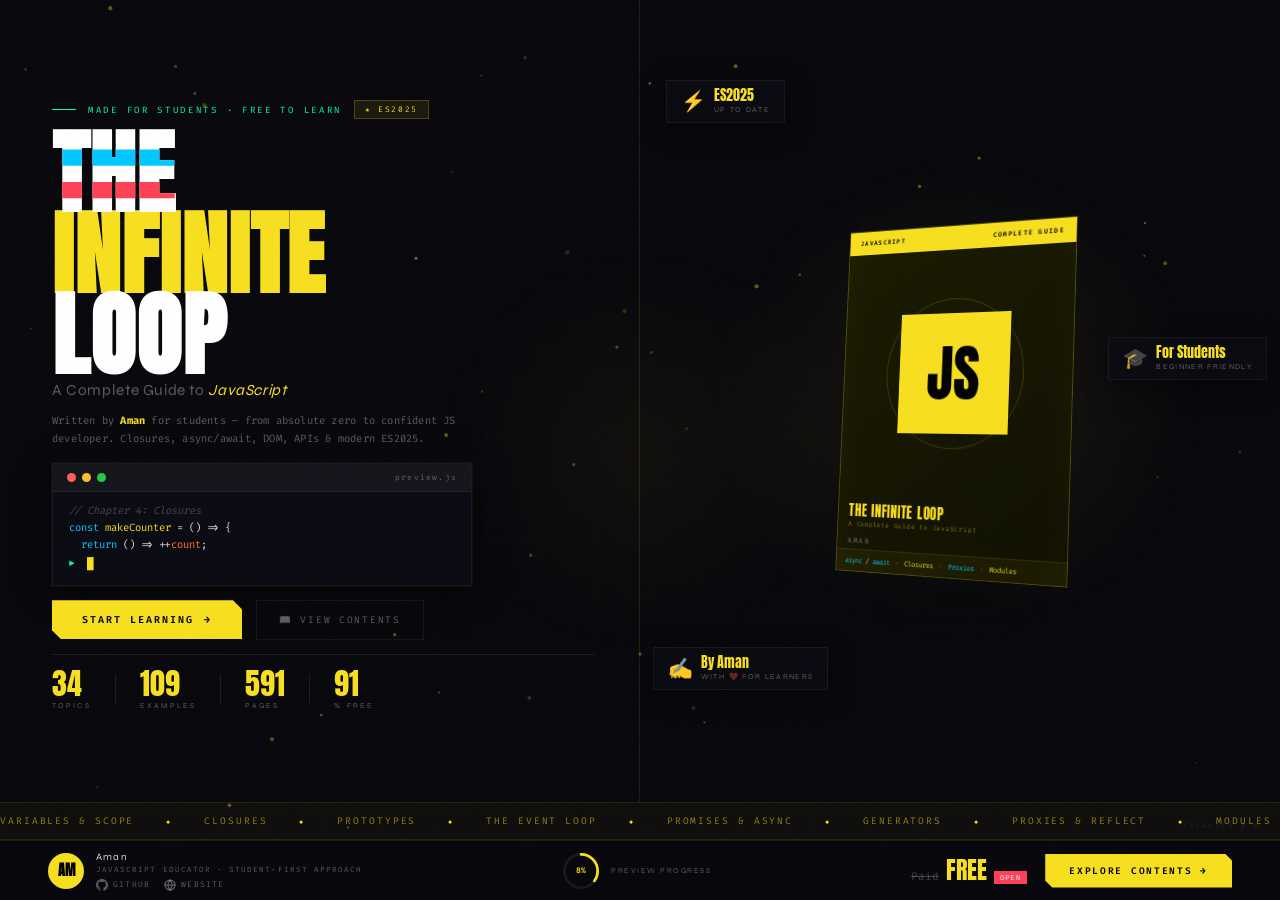
==== commit eace1654: "update" ====
--- a/index.html
+++ b/index.html
@@ -206,6 +206,17 @@
         <div class="sf-info">
           <div class="sf-name">Aman</div>
           <div class="sf-role">JavaScript Educator · Student-First Approach</div>
+          <div class="sf-links">
+            <a class="sf-link" href="https://github.com/Aman-0402" target="_blank">
+              <svg width="12" height="12" viewBox="0 0 24 24" fill="currentColor"><path d="M12 0C5.37 0 0 5.37 0 12c0 5.31 3.435 9.795 8.205 11.385.6.105.825-.255.825-.57 0-.285-.015-1.23-.015-2.235-3.015.555-3.795-.735-4.035-1.41-.135-.345-.72-1.41-1.23-1.695-.42-.225-1.02-.78-.015-.795.945-.015 1.62.87 1.845 1.23 1.08 1.815 2.805 1.305 3.495.99.105-.78.42-1.305.765-1.605-2.67-.3-5.46-1.335-5.46-5.925 0-1.305.465-2.385 1.23-3.225-.12-.3-.54-1.53.12-3.18 0 0 1.005-.315 3.3 1.23.96-.27 1.98-.405 3-.405s2.04.135 3 .405c2.295-1.56 3.3-1.23 3.3-1.23.66 1.65.24 2.88.12 3.18.765.84 1.23 1.905 1.23 3.225 0 4.605-2.805 5.625-5.475 5.925.435.375.81 1.095.81 2.22 0 1.605-.015 2.895-.015 3.3 0 .315.225.69.825.57A12.02 12.02 0 0 0 24 12c0-6.63-5.37-12-12-12z"/></svg>
+              GitHub
+            </a>
+            <span class="sf-link-sep">·</span>
+            <a class="sf-link" href="https://aman-0402.github.io/aman.ai/" target="_blank">
+              <svg width="12" height="12" viewBox="0 0 24 24" fill="none" stroke="currentColor" stroke-width="2.5" stroke-linecap="round" stroke-linejoin="round"><circle cx="12" cy="12" r="10"/><path d="M2 12h20M12 2a15.3 15.3 0 0 1 4 10 15.3 15.3 0 0 1-4 10 15.3 15.3 0 0 1-4-10 15.3 15.3 0 0 1 4-10z"/></svg>
+              Website
+            </a>
+          </div>
         </div>
       </div>
       <div class="sf-center">
--- a/style.css
+++ b/style.css
@@ -432,6 +432,18 @@
 .sf-name { font-size: 10px; letter-spacing: 0.12em; color: var(--text); }
 .sf-role { font-family: var(--mono); font-size: 7.5px; letter-spacing: 0.14em; color: var(--dim); margin-top: 2px; text-transform: uppercase; }
 
+.sf-links { display: flex; align-items: center; gap: 6px; margin-top: 5px; }
+.sf-link {
+  display: inline-flex; align-items: center; gap: 5px;
+  font-family: var(--mono); font-size: 8px; letter-spacing: 0.15em; text-transform: uppercase;
+  color: var(--dim); text-decoration: none;
+  transition: color .25s;
+}
+.sf-link svg { flex-shrink: 0; transition: transform .25s; }
+.sf-link:hover { color: var(--yellow); }
+.sf-link:hover svg { transform: scale(1.2); }
+.sf-link-sep { color: rgba(255,255,255,0.15); font-size: 10px; }
+
 .sf-center { display: flex; align-items: center; gap: 10px; }
 .progress-ring-wrap { position: relative; width: 40px; height: 40px; }
 .progress-ring { width: 40px; height: 40px; transform: rotate(-90deg); }
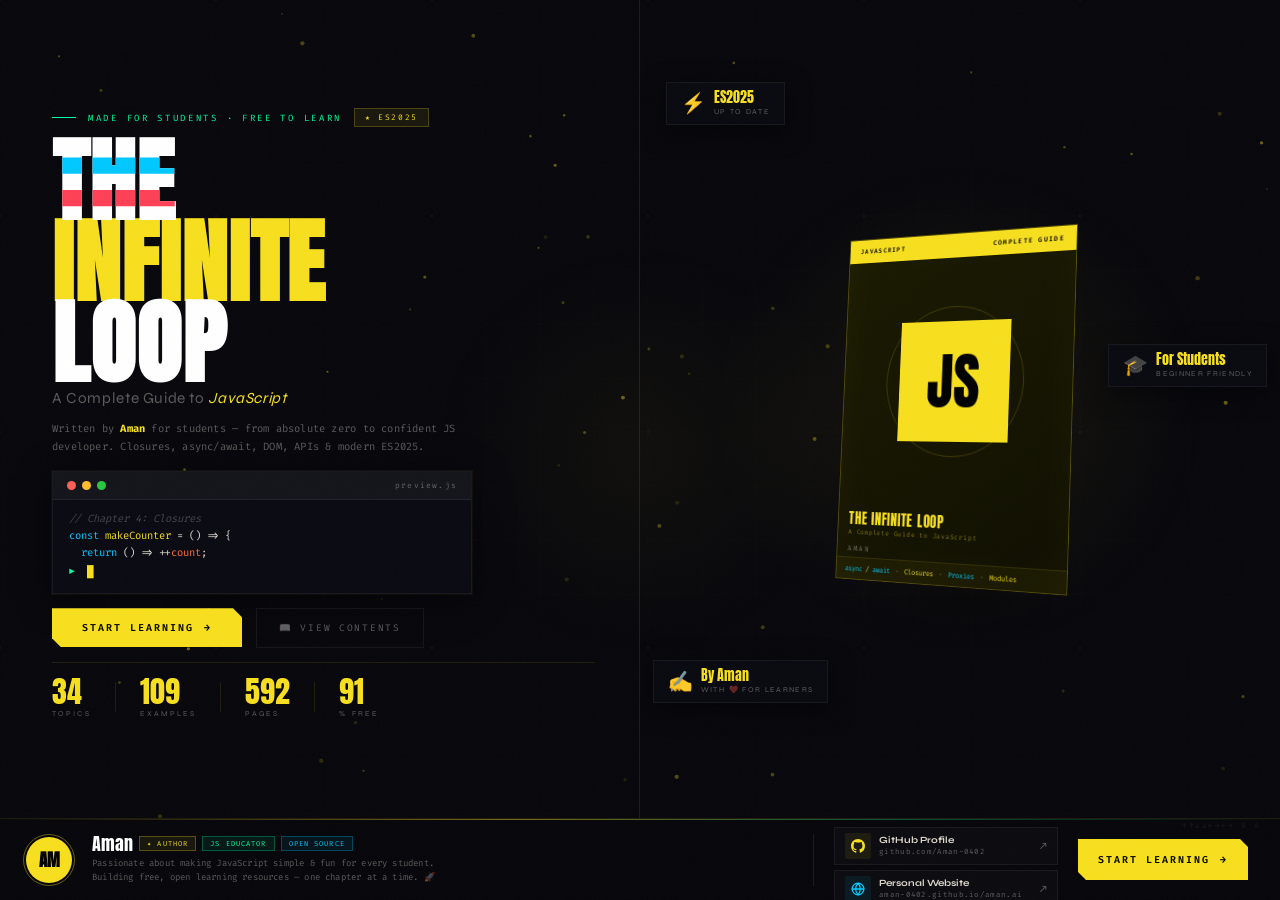
==== commit 189a54d6: "update" ====
--- a/index.html
+++ b/index.html
@@ -179,64 +179,60 @@
 
     </div><!-- /col-right -->
 
-    <!-- TICKER -->
-    <div class="ticker-wrap">
-      <div class="ticker-track" id="tickerTrack">
-        <span>Variables &amp; Scope</span><span class="sep">◆</span>
-        <span>Closures</span><span class="sep">◆</span>
-        <span>Prototypes</span><span class="sep">◆</span>
-        <span>The Event Loop</span><span class="sep">◆</span>
-        <span>Promises &amp; Async</span><span class="sep">◆</span>
-        <span>Generators</span><span class="sep">◆</span>
-        <span>Proxies &amp; Reflect</span><span class="sep">◆</span>
-        <span>Modules</span><span class="sep">◆</span>
-        <span>Web Workers</span><span class="sep">◆</span>
-        <span>WebAssembly</span><span class="sep">◆</span>
-        <span>Performance</span><span class="sep">◆</span>
-        <span>Security</span><span class="sep">◆</span>
-        <span>Testing</span><span class="sep">◆</span>
-        <span>TypeScript</span><span class="sep">◆</span>
-      </div>
-    </div>
-
-    <!-- FOOTER -->
+    <!-- PROFILE FOOTER -->
     <footer class="site-footer">
-      <div class="sf-left">
+
+      <!-- Avatar + pulse -->
+      <div class="sf-avatar-wrap">
+        <div class="sf-avatar-ring"></div>
         <div class="sf-avatar">AM</div>
-        <div class="sf-info">
-          <div class="sf-name">Aman</div>
-          <div class="sf-role">JavaScript Educator · Student-First Approach</div>
-          <div class="sf-links">
-            <a class="sf-link" href="https://github.com/Aman-0402" target="_blank">
-              <svg width="12" height="12" viewBox="0 0 24 24" fill="currentColor"><path d="M12 0C5.37 0 0 5.37 0 12c0 5.31 3.435 9.795 8.205 11.385.6.105.825-.255.825-.57 0-.285-.015-1.23-.015-2.235-3.015.555-3.795-.735-4.035-1.41-.135-.345-.72-1.41-1.23-1.695-.42-.225-1.02-.78-.015-.795.945-.015 1.62.87 1.845 1.23 1.08 1.815 2.805 1.305 3.495.99.105-.78.42-1.305.765-1.605-2.67-.3-5.46-1.335-5.46-5.925 0-1.305.465-2.385 1.23-3.225-.12-.3-.54-1.53.12-3.18 0 0 1.005-.315 3.3 1.23.96-.27 1.98-.405 3-.405s2.04.135 3 .405c2.295-1.56 3.3-1.23 3.3-1.23.66 1.65.24 2.88.12 3.18.765.84 1.23 1.905 1.23 3.225 0 4.605-2.805 5.625-5.475 5.925.435.375.81 1.095.81 2.22 0 1.605-.015 2.895-.015 3.3 0 .315.225.69.825.57A12.02 12.02 0 0 0 24 12c0-6.63-5.37-12-12-12z"/></svg>
-              GitHub
-            </a>
-            <span class="sf-link-sep">·</span>
-            <a class="sf-link" href="https://aman-0402.github.io/aman.ai/" target="_blank">
-              <svg width="12" height="12" viewBox="0 0 24 24" fill="none" stroke="currentColor" stroke-width="2.5" stroke-linecap="round" stroke-linejoin="round"><circle cx="12" cy="12" r="10"/><path d="M2 12h20M12 2a15.3 15.3 0 0 1 4 10 15.3 15.3 0 0 1-4 10 15.3 15.3 0 0 1-4-10 15.3 15.3 0 0 1 4-10z"/></svg>
-              Website
-            </a>
-          </div>
-        </div>
-      </div>
-      <div class="sf-center">
-        <div class="progress-ring-wrap" id="progressRingWrap">
-          <svg class="progress-ring" viewBox="0 0 60 60">
-            <circle class="pr-bg" cx="30" cy="30" r="25"/>
-            <circle class="pr-fill" id="prFill" cx="30" cy="30" r="25"/>
-          </svg>
-          <span class="pr-pct" id="prPct">0%</span>
-        </div>
-        <span class="sf-complete-label">Preview Progress</span>
-      </div>
-      <div class="sf-right">
-        <div class="sf-price">
-          <span class="price-old">Paid</span>
-          <span class="price-new">FREE</span>
-          <span class="price-badge">OPEN</span>
-        </div>
-        <button class="btn-buy magnetic" data-magnetic onclick="goToContents()">Explore Contents →</button>
-      </div>
+      </div>
+
+      <!-- Name + bio -->
+      <div class="sf-profile">
+        <div class="sf-name-row">
+          <span class="sf-name">Aman</span>
+          <span class="sf-badge">✦ Author</span>
+          <span class="sf-badge sf-badge-green">JS Educator</span>
+          <span class="sf-badge sf-badge-blue">Open Source</span>
+        </div>
+        <p class="sf-bio">Passionate about making JavaScript simple &amp; fun for every student. Building free, open learning resources — one chapter at a time. 🚀</p>
+      </div>
+
+      <!-- Vertical divider -->
+      <div class="sf-vdivider"></div>
+
+      <!-- Links -->
+      <div class="sf-links-block">
+        <div class="sf-links-label">Find me online</div>
+        <a class="sf-link" href="https://github.com/Aman-0402" target="_blank">
+          <span class="sf-link-icon">
+            <svg width="14" height="14" viewBox="0 0 24 24" fill="currentColor"><path d="M12 0C5.37 0 0 5.37 0 12c0 5.31 3.435 9.795 8.205 11.385.6.105.825-.255.825-.57 0-.285-.015-1.23-.015-2.235-3.015.555-3.795-.735-4.035-1.41-.135-.345-.72-1.41-1.23-1.695-.42-.225-1.02-.78-.015-.795.945-.015 1.62.87 1.845 1.23 1.08 1.815 2.805 1.305 3.495.99.105-.78.42-1.305.765-1.605-2.67-.3-5.46-1.335-5.46-5.925 0-1.305.465-2.385 1.23-3.225-.12-.3-.54-1.53.12-3.18 0 0 1.005-.315 3.3 1.23.96-.27 1.98-.405 3-.405s2.04.135 3 .405c2.295-1.56 3.3-1.23 3.3-1.23.66 1.65.24 2.88.12 3.18.765.84 1.23 1.905 1.23 3.225 0 4.605-2.805 5.625-5.475 5.925.435.375.81 1.095.81 2.22 0 1.605-.015 2.895-.015 3.3 0 .315.225.69.825.57A12.02 12.02 0 0 0 24 12c0-6.63-5.37-12-12-12z"/></svg>
+          </span>
+          <span class="sf-link-text">
+            <span class="sf-link-title">GitHub Profile</span>
+            <span class="sf-link-url">github.com/Aman-0402</span>
+          </span>
+          <span class="sf-link-arrow">↗</span>
+        </a>
+        <a class="sf-link sf-link-web" href="https://aman-0402.github.io/aman.ai/" target="_blank">
+          <span class="sf-link-icon">
+            <svg width="14" height="14" viewBox="0 0 24 24" fill="none" stroke="currentColor" stroke-width="2.2" stroke-linecap="round" stroke-linejoin="round"><circle cx="12" cy="12" r="10"/><path d="M2 12h20M12 2a15.3 15.3 0 0 1 4 10 15.3 15.3 0 0 1-4 10 15.3 15.3 0 0 1-4-10 15.3 15.3 0 0 1 4-10z"/></svg>
+          </span>
+          <span class="sf-link-text">
+            <span class="sf-link-title">Personal Website</span>
+            <span class="sf-link-url">aman-0402.github.io/aman.ai</span>
+          </span>
+          <span class="sf-link-arrow">↗</span>
+        </a>
+      </div>
+
+      <!-- CTA -->
+      <button class="sf-cta" onclick="goToContents()">
+        <span>Start Learning</span>
+        <span class="sf-cta-arrow">→</span>
+      </button>
+
     </footer>
 
   </div><!-- /page-wrapper -->
--- a/style.css
+++ b/style.css
@@ -22,8 +22,7 @@
   --sans:      'Syne', sans-serif;
 
   /* fixed layout rows */
-  --ticker-h:  38px;
-  --footer-h:  60px;
+  --footer-h:  82px;
 }
 
 html, body {
@@ -80,10 +79,9 @@
   position: fixed; inset: 0; z-index: 10;
   display: grid;
   grid-template-columns: 1fr 1fr;
-  grid-template-rows: 1fr var(--ticker-h) var(--footer-h);
+  grid-template-rows: 1fr var(--footer-h);
   grid-template-areas:
     "left  right"
-    "tick  tick"
     "foot  foot";
 }
 
@@ -392,88 +390,97 @@
 .fbadge-label { font-size: 7.5px; letter-spacing: 0.18em; text-transform: uppercase; color: var(--dim); margin-top: 2px; }
 
 /* ════════════════════════════════════════════
-   TICKER
-   ════════════════════════════════════════════ */
-.ticker-wrap {
-  grid-area: tick;
-  overflow: hidden;
-  border-top: 1px solid var(--border); border-bottom: 1px solid var(--border);
-  background: rgba(247,223,30,0.03);
-  display: flex; align-items: center;
-}
-.ticker-track {
-  display: inline-flex; align-items: center; gap: 32px; white-space: nowrap;
-  animation: ticker-scroll 26s linear infinite;
-  font-family: var(--mono); font-size: 9.5px;
-  letter-spacing: 0.2em; text-transform: uppercase;
-  color: rgba(247,223,30,0.55);
-}
-.ticker-track:hover { animation-play-state: paused; }
-.sep { color: var(--yellow); font-size: 7px; }
-@keyframes ticker-scroll { from{transform:translateX(0)} to{transform:translateX(-50%)} }
-
-/* ════════════════════════════════════════════
-   FOOTER
+   PROFILE FOOTER
    ════════════════════════════════════════════ */
 .site-footer {
   grid-area: foot;
-  display: flex; align-items: center; justify-content: space-between;
-  padding: 0 48px;
+  display: flex; align-items: center; gap: 20px;
+  padding: 0 32px 0 26px;
   border-top: 1px solid var(--border);
-  background: rgba(7,7,12,0.85); backdrop-filter: blur(12px);
-}
-
-.sf-left { display: flex; align-items: center; gap: 12px; }
+  background: rgba(7,7,12,0.93);
+  backdrop-filter: blur(16px);
+  position: relative; overflow: hidden;
+}
+.site-footer::before {
+  content: '';
+  position: absolute; top: 0; left: 0; right: 0; height: 1px;
+  background: linear-gradient(90deg, transparent 0%, rgba(247,223,30,0.45) 40%, rgba(0,255,163,0.3) 70%, transparent 100%);
+}
+
+.sf-avatar-wrap { position: relative; flex-shrink: 0; width: 46px; height: 46px; }
+.sf-avatar-ring {
+  position: absolute; inset: -3px; border-radius: 50%;
+  border: 1.5px solid rgba(247,223,30,0.4);
+  animation: ring-pulse 2.5s ease-in-out infinite;
+}
+@keyframes ring-pulse { 0%,100%{opacity:.35;transform:scale(1)} 50%{opacity:.95;transform:scale(1.07)} }
 .sf-avatar {
-  width: 36px; height: 36px; background: var(--yellow); border-radius: 50%;
+  width: 46px; height: 46px; background: var(--yellow); border-radius: 50%;
   display: flex; align-items: center; justify-content: center;
-  font-family: var(--display); font-size: 14px; color: #000; font-weight: 700; flex-shrink: 0;
-}
-.sf-name { font-size: 10px; letter-spacing: 0.12em; color: var(--text); }
-.sf-role { font-family: var(--mono); font-size: 7.5px; letter-spacing: 0.14em; color: var(--dim); margin-top: 2px; text-transform: uppercase; }
-
-.sf-links { display: flex; align-items: center; gap: 6px; margin-top: 5px; }
+  font-family: var(--display); font-size: 17px; color: #000; font-weight: 700;
+}
+
+.sf-profile { flex: 1; min-width: 0; }
+.sf-name-row { display: flex; align-items: center; gap: 6px; margin-bottom: 3px; flex-wrap: wrap; }
+.sf-name { font-family: var(--display); font-size: 18px; color: #fff; line-height: 1; }
+.sf-badge {
+  font-family: var(--mono); font-size: 7px; letter-spacing: 0.16em; text-transform: uppercase;
+  padding: 2px 7px; border: 1px solid rgba(247,223,30,0.28);
+  background: rgba(247,223,30,0.07); color: var(--yellow);
+}
+.sf-badge-green { border-color: rgba(0,255,163,0.28); background: rgba(0,255,163,0.07); color: var(--green); }
+.sf-badge-blue  { border-color: rgba(0,200,255,0.28); background: rgba(0,200,255,0.07); color: var(--blue); }
+.sf-bio {
+  font-family: var(--mono); font-size: 9px; line-height: 1.6;
+  color: var(--dim); letter-spacing: 0.02em; max-width: 360px;
+}
+
+.sf-vdivider { width: 1px; height: 52px; background: var(--border); flex-shrink: 0; }
+
+.sf-links-block { display: flex; flex-direction: column; gap: 5px; flex-shrink: 0; }
+.sf-links-label {
+  font-family: var(--mono); font-size: 7px; letter-spacing: 0.28em;
+  text-transform: uppercase; color: rgba(255,255,255,0.18); margin-bottom: 2px;
+}
 .sf-link {
-  display: inline-flex; align-items: center; gap: 5px;
-  font-family: var(--mono); font-size: 8px; letter-spacing: 0.15em; text-transform: uppercase;
-  color: var(--dim); text-decoration: none;
-  transition: color .25s;
-}
-.sf-link svg { flex-shrink: 0; transition: transform .25s; }
-.sf-link:hover { color: var(--yellow); }
-.sf-link:hover svg { transform: scale(1.2); }
-.sf-link-sep { color: rgba(255,255,255,0.15); font-size: 10px; }
-
-.sf-center { display: flex; align-items: center; gap: 10px; }
-.progress-ring-wrap { position: relative; width: 40px; height: 40px; }
-.progress-ring { width: 40px; height: 40px; transform: rotate(-90deg); }
-.pr-bg   { fill: none; stroke: rgba(255,255,255,0.07); stroke-width: 4; }
-.pr-fill {
-  fill: none; stroke: var(--yellow); stroke-width: 4; stroke-linecap: round;
-  stroke-dasharray: 157; stroke-dashoffset: 157;
-  transition: stroke-dashoffset 1.5s cubic-bezier(0.4,0,0.2,1);
-}
-.pr-pct {
-  position: absolute; inset: 0; display: flex; align-items: center; justify-content: center;
-  font-family: var(--mono); font-size: 8px; color: var(--yellow); font-weight: 600;
-}
-.sf-complete-label { font-size: 7.5px; letter-spacing: 0.2em; text-transform: uppercase; color: var(--dim); }
-
-.sf-right { display: flex; align-items: center; gap: 18px; }
-.sf-price { display: flex; align-items: baseline; gap: 7px; }
-.price-old { font-family: var(--mono); font-size: 11px; color: rgba(255,255,255,0.22); text-decoration: line-through; }
-.price-new { font-family: var(--display); font-size: 24px; color: var(--yellow); line-height: 1; }
-.price-badge { font-family: var(--mono); font-size: 7px; letter-spacing: 0.2em; background: var(--red); color: #fff; padding: 2px 6px; text-transform: uppercase; }
-
-.btn-buy {
-  font-family: var(--mono); font-size: 9.5px; font-weight: 600;
-  letter-spacing: 0.18em; text-transform: uppercase;
+  display: flex; align-items: center; gap: 8px;
+  text-decoration: none; padding: 5px 10px;
+  border: 1px solid var(--border2);
+  background: rgba(255,255,255,0.02);
+  transition: border-color .25s, background .25s, transform .2s;
+  min-width: 224px;
+}
+.sf-link:hover { border-color: rgba(247,223,30,0.3); background: rgba(247,223,30,0.05); transform: translateX(3px); }
+.sf-link-web:hover { border-color: rgba(0,200,255,0.3); background: rgba(0,200,255,0.05); }
+
+.sf-link-icon {
+  width: 26px; height: 26px; display: flex; align-items: center; justify-content: center;
+  background: rgba(247,223,30,0.08); border-radius: 2px; flex-shrink: 0; color: var(--yellow);
+}
+.sf-link-web .sf-link-icon { background: rgba(0,200,255,0.08); color: var(--blue); }
+
+.sf-link-text { flex: 1; display: flex; flex-direction: column; gap: 1px; }
+.sf-link-title { font-family: var(--sans); font-size: 9.5px; color: var(--text); font-weight: 700; line-height: 1; }
+.sf-link-url   { font-family: var(--mono); font-size: 7.5px; color: var(--dim); letter-spacing: 0.04em; }
+
+.sf-link-arrow { font-size: 11px; color: var(--dim); transition: transform .25s, color .25s; }
+.sf-link:hover .sf-link-arrow { transform: translate(2px,-2px); color: var(--yellow); }
+.sf-link-web:hover .sf-link-arrow { color: var(--blue); }
+
+.sf-cta {
+  flex-shrink: 0;
+  display: flex; align-items: center; gap: 10px;
+  font-family: var(--mono); font-size: 10px; font-weight: 600;
+  letter-spacing: 0.2em; text-transform: uppercase;
   background: var(--yellow); color: #000; border: none;
-  padding: 11px 24px; cursor: pointer;
+  padding: 14px 20px; cursor: pointer;
+  clip-path: polygon(0 0, calc(100% - 8px) 0, 100% 8px, 100% 100%, 8px 100%, 0 calc(100% - 8px));
   transition: transform .2s, box-shadow .3s;
-  clip-path: polygon(0 0, calc(100% - 7px) 0, 100% 7px, 100% 100%, 7px 100%, 0 calc(100% - 7px));
-}
-.btn-buy:hover { transform: translateY(-2px); box-shadow: 0 8px 26px rgba(247,223,30,0.38); }
+}
+.sf-cta:hover { transform: translateY(-2px); box-shadow: 0 8px 26px rgba(247,223,30,0.38); }
+.sf-cta-arrow { transition: transform .3s; }
+.sf-cta:hover .sf-cta-arrow { transform: translateX(4px); }
+
 
 /* ════════════════════════════════════════════
    REVEAL ANIMATIONS
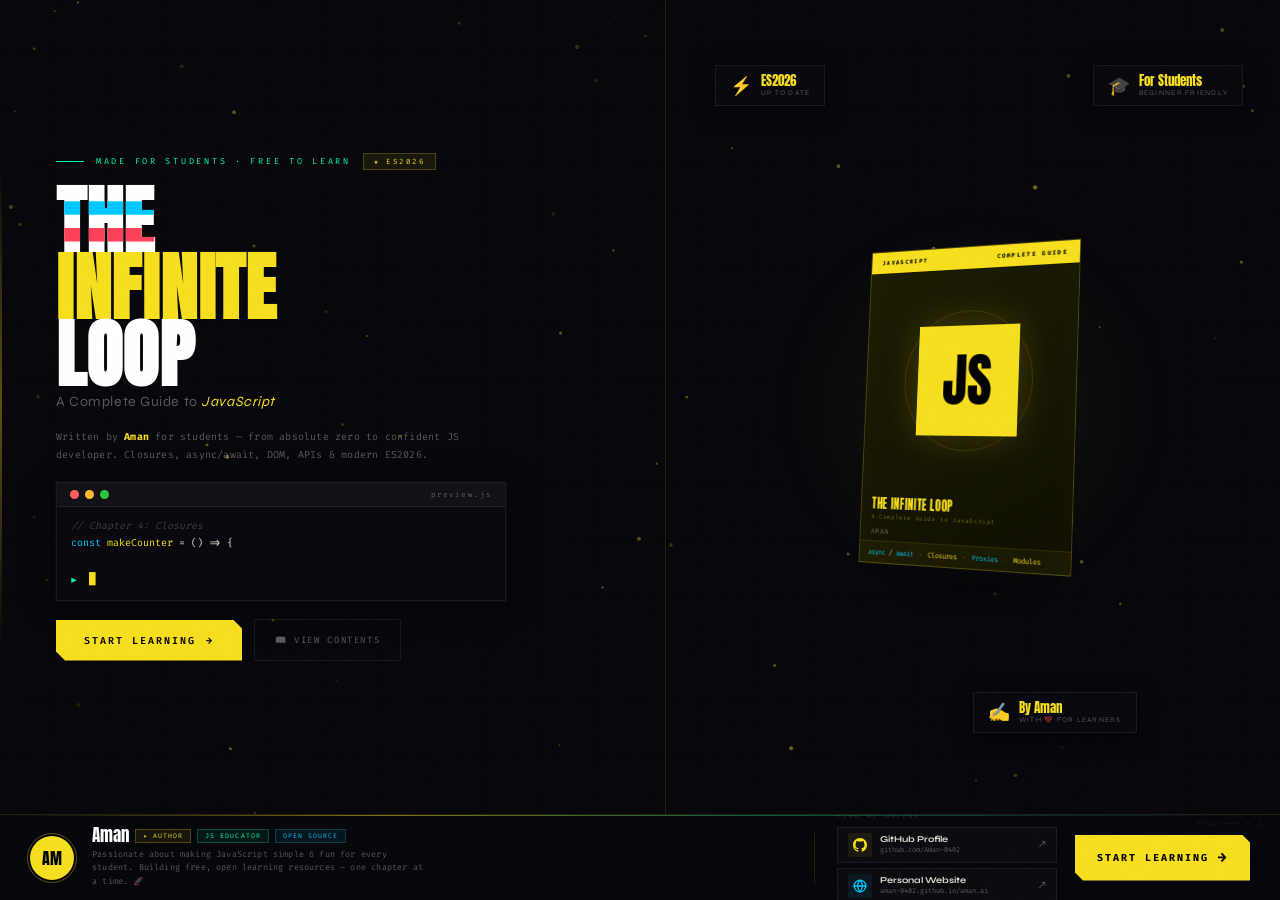
==== commit e0292b1c: "update" ====
--- a/index.html
+++ b/index.html
@@ -29,7 +29,7 @@
       <div class="eyebrow reveal" data-delay="0">
         <span class="eyebrow-line"></span>
         <span class="eyebrow-text">Made for Students · Free to Learn</span>
-        <span class="tag-pill">★ ES2025</span>
+        <span class="tag-pill">★ ES2026</span>
       </div>
 
       <div class="title-block reveal" data-delay="80">
@@ -42,7 +42,7 @@
       </div>
 
       <p class="hero-desc reveal" data-delay="160">
-        Written by <strong>Aman</strong> for students — from absolute zero to confident JS developer. Closures, async/await, DOM, APIs &amp; modern ES2025.
+        Written by <strong>Aman</strong> for students — from absolute zero to confident JS developer. Closures, async/await, DOM, APIs &amp; modern ES2026.
       </p>
 
       <!-- Mini Terminal -->
@@ -77,29 +77,6 @@
         </button>
       </div>
 
-      <!-- Stats -->
-      <div class="stats-row reveal" data-delay="400">
-        <div class="stat-item">
-          <div class="stat-val" data-count="38">0</div>
-          <div class="stat-key">Topics</div>
-        </div>
-        <div class="stat-divider"></div>
-        <div class="stat-item">
-          <div class="stat-val" data-count="120">0</div>
-          <div class="stat-key">Examples</div>
-        </div>
-        <div class="stat-divider"></div>
-        <div class="stat-item">
-          <div class="stat-val" data-count="650">0</div>
-          <div class="stat-key">Pages</div>
-        </div>
-        <div class="stat-divider"></div>
-        <div class="stat-item">
-          <div class="stat-val" data-count="100">0</div>
-          <div class="stat-key">% Free</div>
-        </div>
-      </div>
-
     </div><!-- /col-left -->
 
     <!-- RIGHT COLUMN -->
@@ -158,7 +135,7 @@
       <div class="float-badge fb-1 reveal" data-delay="500">
         <span class="fbadge-icon">⚡</span>
         <div>
-          <div class="fbadge-val">ES2025</div>
+          <div class="fbadge-val">ES2026</div>
           <div class="fbadge-label">Up to date</div>
         </div>
       </div>
@@ -250,7 +227,7 @@
   <div class="easter-modal" id="easterModal">
     <div class="em-inner">
       <div class="em-code">console.log("You found it! 🎉")</div>
-      <div class="em-msg">Konami Code activated!<br>Coupon: <strong>LOOP2025</strong></div>
+      <div class="em-msg">Konami Code activated!<br>Coupon: <strong>LOOP2026</strong></div>
       <button class="em-close" id="emClose">Close ×</button>
     </div>
   </div>
--- a/style.css
+++ b/style.css
@@ -1,123 +1,128 @@
 /* ════════════════════════════════════════════
-   JS EBOOK FRONTPAGE — style.css
-   Fixed single screen, no header, no scroll
+   JS EBOOK — style.css  (Redesigned v3)
+   Fixed viewport, no scroll, perfectly spaced
    ════════════════════════════════════════════ */
 
 *, *::before, *::after { margin: 0; padding: 0; box-sizing: border-box; }
 
 :root {
-  --yellow:    #F7DF1E;
-  --green:     #00FFA3;
-  --blue:      #00C8FF;
-  --orange:    #FF6B35;
-  --red:       #FF4057;
-  --bg:        #07070C;
-  --bg2:       #0D0D18;
-  --border:    rgba(247,223,30,0.1);
-  --border2:   rgba(255,255,255,0.06);
-  --text:      #DDD8CC;
-  --dim:       rgba(221,216,204,0.4);
-  --mono:      'Fira Code', monospace;
-  --display:   'Anton', sans-serif;
-  --sans:      'Syne', sans-serif;
-
-  /* fixed layout rows */
-  --footer-h:  82px;
+  --yellow:   #F7DF1E;
+  --green:    #00FFA3;
+  --blue:     #00C8FF;
+  --orange:   #FF6B35;
+  --red:      #FF4057;
+  --bg:       #06060B;
+  --bg2:      #0C0C16;
+  --border:   rgba(247,223,30,0.12);
+  --border2:  rgba(255,255,255,0.07);
+  --text:     #E2DDD4;
+  --dim:      rgba(226,221,212,0.38);
+  --mono:     'Fira Code', monospace;
+  --display:  'Anton', sans-serif;
+  --sans:     'Syne', sans-serif;
+  --footer-h: 86px;
 }
 
 html, body {
   width: 100%; height: 100%;
-  overflow: hidden;           /* ← NO SCROLL */
+  overflow: hidden;
   background: var(--bg);
   color: var(--text);
   font-family: var(--sans);
   cursor: none;
 }
 
-/* ── Grain ── */
+/* ── Grain overlay ── */
 .grain {
   position: fixed; inset: 0; z-index: 100; pointer-events: none;
-  background-image: url("data:image/svg+xml,%3Csvg xmlns='http://www.w3.org/2000/svg' width='260' height='260'%3E%3Cfilter id='n'%3E%3CfeTurbulence type='fractalNoise' baseFrequency='0.82' numOctaves='4' stitchTiles='stitch'/%3E%3C/filter%3E%3Crect width='260' height='260' filter='url(%23n)' opacity='0.04'/%3E%3C/svg%3E");
-  opacity: 0.65;
+  background-image: url("data:image/svg+xml,%3Csvg xmlns='http://www.w3.org/2000/svg' width='200' height='200'%3E%3Cfilter id='n'%3E%3CfeTurbulence type='fractalNoise' baseFrequency='0.85' numOctaves='4' stitchTiles='stitch'/%3E%3C/filter%3E%3Crect width='200' height='200' filter='url(%23n)' opacity='0.04'/%3E%3C/svg%3E");
+  opacity: 0.55;
 }
 
 /* ── Spotlight ── */
 .spotlight {
   position: fixed; inset: 0; z-index: 1; pointer-events: none;
-  background: radial-gradient(circle 300px at 50% 50%, rgba(247,223,30,0.04) 0%, transparent 70%);
 }
 
 /* ── Canvases ── */
 #particle-canvas, #grid-canvas {
   position: fixed; inset: 0; pointer-events: none;
 }
-#grid-canvas    { z-index: 2; opacity: 0.3; }
+#grid-canvas    { z-index: 2; opacity: 0.25; }
 #particle-canvas{ z-index: 3; }
 
 /* ── Custom Cursor ── */
 .cursor-dot {
-  width: 8px; height: 8px; background: var(--yellow);
-  border-radius: 50%; position: fixed; pointer-events: none;
-  z-index: 9999; transform: translate(-50%,-50%);
-  mix-blend-mode: difference;
-  transition: width .18s, height .18s;
+  width: 7px; height: 7px; background: var(--yellow); border-radius: 50%;
+  position: fixed; pointer-events: none; z-index: 9999;
+  transform: translate(-50%,-50%); mix-blend-mode: difference;
+  transition: width .15s, height .15s;
 }
 .cursor-ring {
-  width: 30px; height: 30px;
-  border: 1.5px solid rgba(247,223,30,0.45);
-  border-radius: 50%; position: fixed; pointer-events: none;
-  z-index: 9998; transform: translate(-50%,-50%);
+  width: 28px; height: 28px; border: 1.5px solid rgba(247,223,30,0.4);
+  border-radius: 50%; position: fixed; pointer-events: none; z-index: 9998;
+  transform: translate(-50%,-50%);
   transition: left .1s ease, top .1s ease, width .2s, height .2s, border-color .2s;
 }
-body.hovering .cursor-dot { width: 13px; height: 13px; }
-body.hovering .cursor-ring { width: 46px; height: 46px; border-color: var(--yellow); }
-
-/* ════════════════════════════════════════════
-   PAGE WRAPPER — fixed grid filling 100vh
+body.hovering .cursor-dot { width: 12px; height: 12px; }
+body.hovering .cursor-ring { width: 44px; height: 44px; border-color: var(--yellow); }
+
+/* ════════════════════════════════════════════
+   GRID LAYOUT
    ════════════════════════════════════════════ */
 .page-wrapper {
   position: fixed; inset: 0; z-index: 10;
   display: grid;
-  grid-template-columns: 1fr 1fr;
+  grid-template-columns: 52% 48%;
   grid-template-rows: 1fr var(--footer-h);
   grid-template-areas:
     "left  right"
     "foot  foot";
 }
 
-/* ── LEFT COLUMN ── */
+/* ════════════════════════════════════════════
+   LEFT COLUMN
+   ════════════════════════════════════════════ */
 .col-left {
   grid-area: left;
-  display: flex; flex-direction: column; justify-content: center;
-  padding: 28px 44px 20px 52px;
-  gap: 14px;
+  display: flex; flex-direction: column;
+  justify-content: center;
+  padding: 0 48px 0 56px;
+  gap: 18px;
   border-right: 1px solid var(--border);
-  overflow: hidden;
+  position: relative;
+}
+
+/* Subtle left accent line */
+.col-left::before {
+  content: '';
+  position: absolute; left: 0; top: 20%; bottom: 20%;
+  width: 2px;
+  background: linear-gradient(to bottom, transparent, rgba(247,223,30,0.35), transparent);
 }
 
 /* ── Eyebrow ── */
 .eyebrow {
   display: flex; align-items: center; gap: 12px;
-}
-.eyebrow-line {
-  width: 24px; height: 1px; background: var(--green); flex-shrink: 0;
-}
+  flex-wrap: wrap;
+}
+.eyebrow-line { width: 28px; height: 1px; background: var(--green); flex-shrink: 0; }
 .eyebrow-text {
-  font-family: var(--mono); font-size: 9px;
-  letter-spacing: 0.3em; text-transform: uppercase; color: var(--green);
+  font-family: var(--mono); font-size: 8.5px;
+  letter-spacing: 0.32em; text-transform: uppercase; color: var(--green);
 }
 .tag-pill {
-  font-family: var(--mono); font-size: 8px; letter-spacing: 0.2em;
+  font-family: var(--mono); font-size: 7.5px; letter-spacing: 0.2em;
   background: rgba(247,223,30,0.08); border: 1px solid rgba(247,223,30,0.22);
   color: var(--yellow); padding: 3px 10px; text-transform: uppercase;
 }
 
 /* ── Hero Title ── */
-.title-block { line-height: 1; }
+.title-block { }
 .hero-title {
   font-family: var(--display);
-  font-size: clamp(52px, 7.2vw, 108px);
-  line-height: 0.88; letter-spacing: 0.01em;
+  font-size: clamp(44px, 5.8vw, 86px);
+  line-height: 0.9; letter-spacing: 0.01em;
   display: flex; flex-direction: column;
 }
 .ht-line   { color: #fff; display: block; }
@@ -131,66 +136,63 @@
 }
 .glitch::before { color: var(--blue);  clip-path: polygon(0 20%,100% 20%,100% 40%,0 40%);  animation: gc1 5s infinite; }
 .glitch::after  { color: var(--red);   clip-path: polygon(0 60%,100% 60%,100% 80%,0 80%);  animation: gc2 5s infinite; }
-
-@keyframes glitch-anim { 0%,93%,100%{transform:none} 94%{transform:skewX(-3deg) translateX(-3px)} 95%{transform:skewX(2deg) translateX(3px)} 96%{transform:none} }
-@keyframes gc1 { 0%,93%,100%{opacity:0;transform:none} 94%{opacity:.8;transform:translateX(-4px)} 95%{opacity:.8;transform:translateX(4px)} 96%{opacity:0} }
-@keyframes gc2 { 0%,93%,100%{opacity:0;transform:none} 94%{opacity:.8;transform:translateX(4px)}  95%{opacity:.8;transform:translateX(-4px)} 96%{opacity:0} }
+@keyframes glitch-anim { 0%,93%,100%{transform:none} 94%{transform:skewX(-3deg) translateX(-2px)} 95%{transform:skewX(2deg) translateX(2px)} 96%{transform:none} }
+@keyframes gc1 { 0%,93%,100%{opacity:0} 94%{opacity:.75;transform:translateX(-3px)} 95%{opacity:.75;transform:translateX(3px)} 96%{opacity:0} }
+@keyframes gc2 { 0%,93%,100%{opacity:0} 94%{opacity:.75;transform:translateX(3px)} 95%{opacity:.75;transform:translateX(-3px)} 96%{opacity:0} }
 
 .hero-subtitle {
-  font-family: var(--sans); font-size: clamp(12px, 1.2vw, 17px);
-  color: var(--dim); margin-top: 6px; letter-spacing: 0.04em;
+  font-family: var(--sans); font-size: clamp(11px, 1.1vw, 15px);
+  color: var(--dim); margin-top: 5px; letter-spacing: 0.04em;
 }
 .hero-subtitle em { color: var(--yellow); font-style: italic; }
 
 /* ── Description ── */
 .hero-desc {
-  font-family: var(--mono); font-size: 10.5px; line-height: 1.75;
-  color: var(--dim); max-width: 420px; letter-spacing: 0.02em;
+  font-family: var(--mono); font-size: 10px; line-height: 1.8;
+  color: var(--dim); max-width: 440px; letter-spacing: 0.02em;
 }
 .hero-desc strong { color: var(--yellow); }
 
 /* ── Mini Terminal ── */
 .mini-terminal {
-  background: #0A0A12;
+  background: rgba(8,8,14,0.95);
   border: 1px solid var(--border2);
-  max-width: 420px;
-  box-shadow: 0 6px 30px rgba(0,0,0,0.55), 0 0 0 1px rgba(247,223,30,0.05);
-  transition: box-shadow .3s;
+  max-width: 450px;
+  box-shadow: 0 4px 24px rgba(0,0,0,0.5), 0 0 0 1px rgba(247,223,30,0.04);
+  transition: box-shadow .3s, border-color .3s;
 }
 .mini-terminal:hover {
-  box-shadow: 0 10px 50px rgba(0,0,0,0.7), 0 0 0 1px rgba(247,223,30,0.18), 0 0 30px rgba(247,223,30,0.04);
+  border-color: rgba(247,223,30,0.15);
+  box-shadow: 0 8px 40px rgba(0,0,0,0.65), 0 0 20px rgba(247,223,30,0.04);
 }
 .term-bar {
   display: flex; align-items: center; gap: 6px;
-  padding: 8px 14px;
-  background: rgba(255,255,255,0.04);
+  padding: 7px 13px;
+  background: rgba(255,255,255,0.035);
   border-bottom: 1px solid var(--border2);
 }
 .tb-dot { width: 9px; height: 9px; border-radius: 50%; }
 .tb-red    { background: #FF5F57; }
 .tb-yellow { background: #FEBC2E; }
 .tb-green  { background: #28C840; }
-.tb-title  { font-family: var(--mono); font-size: 8px; color: var(--dim); letter-spacing: 0.15em; margin-left: auto; }
-
-.term-body { padding: 10px 16px 12px; }
-.term-line {
-  font-family: var(--mono); font-size: 10.5px;
-  line-height: 1.65; min-height: 17px; white-space: pre;
-}
-.active-line { display: flex; align-items: center; gap: 6px; margin-top: 1px; }
-.prompt  { color: var(--green); font-size: 10px; }
-.user-input { font-family: var(--mono); font-size: 10.5px; color: var(--text); }
-.caret   { color: var(--yellow); animation: blink 1s step-end infinite; font-size: 11px; }
+.tb-title  { font-family: var(--mono); font-size: 7.5px; color: var(--dim); letter-spacing: 0.15em; margin-left: auto; }
+
+.term-body { padding: 10px 14px 11px; }
+.term-line { font-family: var(--mono); font-size: 10px; line-height: 1.7; min-height: 17px; white-space: pre; }
+.active-line { display: flex; align-items: center; gap: 6px; margin-top: 2px; }
+.prompt     { color: var(--green); font-size: 10px; }
+.user-input { font-family: var(--mono); font-size: 10px; color: var(--text); }
+.caret      { color: var(--yellow); animation: blink 1s step-end infinite; font-size: 11px; }
 @keyframes blink { 0%,100%{opacity:1} 50%{opacity:0} }
 
 .kw  { color: var(--blue); }
 .fn  { color: var(--yellow); }
 .str { color: var(--green); }
-.cm  { color: rgba(255,255,255,0.24); font-style: italic; }
+.cm  { color: rgba(255,255,255,0.22); font-style: italic; }
 .num { color: var(--orange); }
 
 /* ── CTA Buttons ── */
-.cta-row { display: flex; gap: 14px; align-items: center; }
+.cta-row { display: flex; gap: 12px; align-items: center; }
 
 .btn-primary {
   position: relative; overflow: hidden;
@@ -198,11 +200,11 @@
   font-family: var(--mono); font-size: 10px; font-weight: 600;
   letter-spacing: 0.2em; text-transform: uppercase;
   background: var(--yellow); color: #000; border: none;
-  padding: 13px 30px; cursor: pointer;
+  padding: 14px 28px; cursor: pointer;
   clip-path: polygon(0 0, calc(100% - 9px) 0, 100% 9px, 100% 100%, 9px 100%, 0 calc(100% - 9px));
   transition: transform .2s, box-shadow .3s;
 }
-.btn-primary:hover { transform: translateY(-2px); box-shadow: 0 12px 36px rgba(247,223,30,0.32); }
+.btn-primary:hover { transform: translateY(-2px); box-shadow: 0 10px 32px rgba(247,223,30,0.3); }
 .btn-primary .btn-ripple {
   position: absolute; inset: 0;
   background: linear-gradient(135deg, rgba(255,255,255,0.28) 0%, transparent 60%);
@@ -213,32 +215,32 @@
 .btn-primary:hover .btn-arrow { transform: translateX(4px); }
 
 .btn-ghost {
-  font-family: var(--mono); font-size: 9.5px; letter-spacing: 0.18em;
+  font-family: var(--mono); font-size: 9px; letter-spacing: 0.18em;
   text-transform: uppercase; color: var(--dim);
   background: transparent; border: 1px solid var(--border2);
-  padding: 13px 22px; cursor: pointer;
+  padding: 14px 20px; cursor: pointer;
   transition: border-color .3s, color .3s, transform .2s;
 }
-.btn-ghost:hover { border-color: rgba(247,223,30,0.38); color: var(--yellow); transform: translateY(-2px); }
-
-/* ── Stats ── */
+.btn-ghost:hover { border-color: rgba(247,223,30,0.35); color: var(--yellow); transform: translateY(-2px); }
+
+/* ── Stats Row ── */
 .stats-row {
-  display: flex; align-items: center; gap: 24px;
-  padding-top: 14px; border-top: 1px solid var(--border);
-}
-.stat-item { display: flex; flex-direction: column; gap: 2px; }
+  display: flex; align-items: center; gap: 0;
+  padding-top: 16px; border-top: 1px solid var(--border);
+}
+.stat-item {
+  display: flex; flex-direction: column; gap: 3px;
+  padding: 0 22px 0 0;
+}
+.stat-item:first-child { padding-left: 0; }
 .stat-val {
-  font-family: var(--display); font-size: 30px; line-height: 1;
-  color: var(--yellow);
-}
-.stat-key {
-  font-size: 7.5px; letter-spacing: 0.28em;
-  text-transform: uppercase; color: var(--dim);
-}
-.stat-divider { width: 1px; height: 30px; background: var(--border); }
-
-/* ════════════════════════════════════════════
-   RIGHT COLUMN — book + badges
+  font-family: var(--display); font-size: 28px; line-height: 1; color: var(--yellow);
+}
+.stat-key { font-size: 7.5px; letter-spacing: 0.3em; text-transform: uppercase; color: var(--dim); }
+.stat-divider { width: 1px; height: 28px; background: var(--border); margin-right: 22px; flex-shrink: 0; }
+
+/* ════════════════════════════════════════════
+   RIGHT COLUMN
    ════════════════════════════════════════════ */
 .col-right {
   grid-area: right;
@@ -247,245 +249,251 @@
   overflow: hidden;
 }
 
-/* radial glow */
-.col-right::before {
+/* Background glow centered on book */
+.col-right::after {
   content: '';
-  position: absolute;
-  width: 500px; height: 500px;
-  background: radial-gradient(circle, rgba(247,223,30,0.07) 0%, transparent 70%);
-  top: 50%; left: 50%; transform: translate(-50%,-50%);
-  pointer-events: none;
-}
-
-/* ── Book ── */
-.book-scene { perspective: 1100px; perspective-origin: 50% 50%; }
+  position: absolute; width: 420px; height: 420px;
+  background: radial-gradient(circle, rgba(247,223,30,0.06) 0%, transparent 68%);
+  top: 50%; left: 50%; transform: translate(-50%, -50%);
+  pointer-events: none; z-index: 0;
+}
+
+/* ── Book 3D ── */
+.book-scene { perspective: 1100px; position: relative; z-index: 1; }
 
 .book-3d {
-  position: relative; width: 250px; height: 350px;
+  position: relative; width: 230px; height: 320px;
   transform-style: preserve-3d;
-  transform: rotateY(-25deg) rotateX(5deg);
-  transition: transform .08s ease-out;
-  animation: book-float 5s ease-in-out infinite;
+  transform: rotateY(-22deg) rotateX(4deg);
+  animation: book-float 6s ease-in-out infinite;
   cursor: pointer;
 }
 .book-3d::after {
-  content: 'Click to Explore';
-  position: absolute; bottom: -26px; left: 50%;
+  content: 'Click to Explore ↗';
+  position: absolute; bottom: -28px; left: 50%;
   transform: translateX(-50%);
-  font-family: var(--mono); font-size: 8px; letter-spacing: 0.25em;
-  text-transform: uppercase; color: rgba(247,223,30,0.4);
+  font-family: var(--mono); font-size: 8px; letter-spacing: 0.2em;
+  text-transform: uppercase; color: rgba(247,223,30,0.35);
   white-space: nowrap; opacity: 0; transition: opacity .3s; pointer-events: none;
 }
 .book-3d:hover::after { opacity: 1; }
-
 @keyframes book-float {
-  0%,100% { transform: rotateY(-25deg) rotateX(5deg) translateY(0); }
-  50%      { transform: rotateY(-25deg) rotateX(5deg) translateY(-12px); }
+  0%,100% { transform: rotateY(-22deg) rotateX(4deg) translateY(0); }
+  50%      { transform: rotateY(-22deg) rotateX(4deg) translateY(-10px); }
 }
 .book-3d.tilt-active { animation: none; }
 
-.book-face {
-  position: absolute; width: 100%; height: 100%;
-  backface-visibility: hidden; overflow: hidden;
-}
+.book-face { position: absolute; width: 100%; height: 100%; backface-visibility: hidden; overflow: hidden; }
 
 /* Front */
 .book-front {
-  background: linear-gradient(145deg, #1a1a00 0%, #0f0f00 100%);
-  border: 1px solid rgba(247,223,30,0.28);
+  background: linear-gradient(150deg, #1c1c00 0%, #0e0e00 100%);
+  border: 1px solid rgba(247,223,30,0.25);
   display: flex; flex-direction: column;
-  transform: translateZ(18px);
-  box-shadow: inset 0 0 50px rgba(247,223,30,0.04);
+  transform: translateZ(16px);
+  box-shadow: inset 0 0 40px rgba(247,223,30,0.03);
 }
 .bf-top-strip {
-  display: flex; justify-content: space-between;
-  padding: 8px 12px;
+  display: flex; justify-content: space-between; padding: 7px 12px;
   background: var(--yellow);
-  font-family: var(--mono); font-size: 6.5px; font-weight: 600;
-  letter-spacing: 0.2em; color: #000; text-transform: uppercase;
-}
-.bf-logo-wrap { flex: 1; display: flex; align-items: center; justify-content: center; padding: 16px; }
+  font-family: var(--mono); font-size: 6px; font-weight: 700;
+  letter-spacing: 0.22em; color: #000; text-transform: uppercase;
+}
+.bf-logo-wrap { flex: 1; display: flex; align-items: center; justify-content: center; padding: 14px; }
 .bf-logo {
-  position: relative; width: 120px; height: 120px;
+  position: relative; width: 110px; height: 110px;
   background: var(--yellow);
   display: flex; align-items: center; justify-content: center;
-}
-.bfl-js {
-  font-family: var(--display); font-size: 62px; color: #000;
-  line-height: 1; position: relative; z-index: 1;
-}
-.bfl-rings { position: absolute; inset: -28px; }
+  box-shadow: 0 0 40px rgba(247,223,30,0.2);
+}
+.bfl-js { font-family: var(--display); font-size: 58px; color: #000; line-height: 1; position: relative; z-index: 1; }
+.bfl-rings { position: absolute; inset: -28px; pointer-events: none; }
 .bfl-ring {
-  position: absolute; border: 1px solid rgba(247,223,30,0.18); border-radius: 50%;
+  position: absolute; border: 1px solid rgba(247,223,30,0.15); border-radius: 50%;
   top: 50%; left: 50%; transform: translate(-50%,-50%);
 }
-.r1 { width: 70px;  height: 70px;  animation: spin 8s linear infinite; }
-.r2 { width: 108px; height: 108px; animation: spin 14s linear infinite reverse; }
-.r3 { width: 150px; height: 150px; animation: spin 20s linear infinite; }
+.r1 { width: 65px;  height: 65px;  animation: spin 8s linear infinite; }
+.r2 { width: 100px; height: 100px; animation: spin 14s linear infinite reverse; }
+.r3 { width: 140px; height: 140px; animation: spin 22s linear infinite; }
 @keyframes spin { to { transform: translate(-50%,-50%) rotate(360deg); } }
 
-.bf-title-area { padding: 8px 12px 4px; }
-.bft-main { font-family: var(--display); font-size: 15px; color: var(--yellow); letter-spacing: 0.05em; line-height: 1; }
-.bft-sub  { font-family: var(--mono); font-size: 6.5px; color: rgba(247,223,30,0.5); letter-spacing: 0.12em; margin-top: 3px; }
-.bf-author { padding: 4px 12px; font-family: var(--mono); font-size: 7.5px; letter-spacing: 0.2em; color: rgba(255,255,255,0.38); text-transform: uppercase; }
+.bf-title-area { padding: 6px 12px 3px; }
+.bft-main { font-family: var(--display); font-size: 13px; color: var(--yellow); letter-spacing: 0.05em; line-height: 1; }
+.bft-sub  { font-family: var(--mono); font-size: 6px; color: rgba(247,223,30,0.45); letter-spacing: 0.1em; margin-top: 3px; }
+.bf-author { padding: 3px 12px 5px; font-family: var(--mono); font-size: 7px; letter-spacing: 0.2em; color: rgba(255,255,255,0.35); text-transform: uppercase; }
 .bf-code-strip {
   padding: 6px 10px;
   background: rgba(247,223,30,0.04); border-top: 1px solid rgba(247,223,30,0.1);
   font-family: var(--mono); font-size: 7px;
   display: flex; gap: 6px; flex-wrap: wrap; align-items: center;
 }
-.bcs-sep { color: rgba(255,255,255,0.18); }
+.bcs-sep { color: rgba(255,255,255,0.16); }
 
 /* Spine */
 .book-spine {
-  width: 36px; height: 100%; left: -36px; top: 0;
-  background: linear-gradient(to right, #0a0900, #1a1a00);
-  border-left: 1px solid rgba(247,223,30,0.12);
-  border-top: 1px solid rgba(247,223,30,0.18);
-  transform: rotateY(-90deg) translateZ(0);
-  transform-origin: right center;
+  width: 32px; height: 100%; left: -32px; top: 0;
+  background: linear-gradient(to right, #080800, #181800);
+  border-left: 1px solid rgba(247,223,30,0.1);
+  transform: rotateY(-90deg) translateZ(0); transform-origin: right center;
   display: flex; flex-direction: column;
   align-items: center; justify-content: space-between; padding: 12px 0;
 }
-.bs-title, .bs-author { writing-mode: vertical-rl; transform: rotate(180deg); font-family: var(--mono); letter-spacing: 0.15em; text-transform: uppercase; }
-.bs-title  { font-size: 7.5px; color: var(--yellow); }
-.bs-author { font-size: 7px;   color: rgba(255,255,255,0.3); }
+.bs-title, .bs-author { writing-mode: vertical-rl; transform: rotate(180deg); font-family: var(--mono); letter-spacing: 0.14em; text-transform: uppercase; }
+.bs-title  { font-size: 7px;   color: var(--yellow); }
+.bs-author { font-size: 6.5px; color: rgba(255,255,255,0.28); }
 
 /* Back */
 .book-back {
-  background: linear-gradient(145deg, #0f0f00 0%, #0a0a0a 100%);
-  transform: rotateY(180deg) translateZ(18px);
-  border: 1px solid rgba(247,223,30,0.12);
-  display: flex; align-items: center; justify-content: center; padding: 24px;
-}
-.bb-quote { font-family: var(--sans); font-style: italic; font-size: 11px; color: rgba(255,255,255,0.55); line-height: 1.55; margin-bottom: 6px; }
-.bb-attr  { font-family: var(--mono); font-size: 8px; color: var(--yellow); letter-spacing: 0.12em; }
-
-/* Book shadow */
+  background: #0c0c00; transform: rotateY(180deg) translateZ(16px);
+  border: 1px solid rgba(247,223,30,0.1);
+  display: flex; align-items: center; justify-content: center; padding: 20px;
+}
+.bb-quote { font-style: italic; font-size: 10.5px; color: rgba(255,255,255,0.5); line-height: 1.5; margin-bottom: 6px; }
+.bb-attr  { font-family: var(--mono); font-size: 7.5px; color: var(--yellow); letter-spacing: 0.12em; }
+
+/* Shadow */
 .book-shadow {
-  position: absolute; bottom: -30px; left: 50%; transform: translateX(-50%);
-  width: 200px; height: 24px;
-  background: radial-gradient(ellipse, rgba(0,0,0,0.65) 0%, transparent 70%);
+  position: absolute; bottom: -28px; left: 50%; transform: translateX(-50%);
+  width: 180px; height: 20px;
+  background: radial-gradient(ellipse, rgba(0,0,0,0.7) 0%, transparent 70%);
   filter: blur(10px);
 }
 
-/* ── Floating Badges ── */
+/* ── Floating Badges — repositioned to not crowd the book ── */
 .float-badge {
-  position: absolute;
-  display: flex; align-items: center; gap: 8px;
-  background: rgba(10,10,18,0.92);
+  position: absolute; z-index: 2;
+  display: flex; align-items: center; gap: 9px;
+  background: rgba(8,8,14,0.93);
   border: 1px solid var(--border2);
   padding: 8px 14px;
-  backdrop-filter: blur(12px);
-  box-shadow: 0 6px 24px rgba(0,0,0,0.5);
+  backdrop-filter: blur(14px);
+  box-shadow: 0 4px 20px rgba(0,0,0,0.55);
   animation: badge-float 4s ease-in-out infinite;
 }
-.fb-1 { top: 10%;   left: 4%;   animation-delay: 0s; }
-.fb-2 { top: 42%;   right: 2%;  animation-delay: 1.2s; }
-.fb-3 { bottom: 14%; left: 2%;  animation-delay: 2.2s; }
-
-@keyframes badge-float { 0%,100%{transform:translateY(0)} 50%{transform:translateY(-8px)} }
-.fbadge-icon  { font-size: 20px; }
-.fbadge-val   { font-family: var(--display); font-size: 14px; line-height: 1; color: var(--yellow); }
-.fbadge-label { font-size: 7.5px; letter-spacing: 0.18em; text-transform: uppercase; color: var(--dim); margin-top: 2px; }
+/* Tightly placed to corners, away from book center */
+.fb-1 { top: 8%;   left: 8%;  animation-delay: 0s; }
+.fb-2 { top: 8%;   right: 6%; animation-delay: 1.4s; }
+.fb-3 { bottom: 10%; left: 50%; transform: translateX(-50%); animation-delay: 2.4s; }
+
+@keyframes badge-float { 0%,100%{transform:translateY(0)} 50%{transform:translateY(-7px)} }
+.fb-3 { animation: badge-float-center 4s ease-in-out infinite 2.4s; }
+@keyframes badge-float-center { 0%,100%{transform:translateX(-50%) translateY(0)} 50%{transform:translateX(-50%) translateY(-7px)} }
+
+.fbadge-icon  { font-size: 18px; line-height: 1; }
+.fbadge-val   { font-family: var(--display); font-size: 13px; line-height: 1; color: var(--yellow); }
+.fbadge-label { font-size: 7px; letter-spacing: 0.18em; text-transform: uppercase; color: var(--dim); margin-top: 2px; }
 
 /* ════════════════════════════════════════════
    PROFILE FOOTER
    ════════════════════════════════════════════ */
 .site-footer {
   grid-area: foot;
-  display: flex; align-items: center; gap: 20px;
-  padding: 0 32px 0 26px;
+  display: flex; align-items: center; gap: 18px;
+  padding: 0 30px 0 30px;
   border-top: 1px solid var(--border);
-  background: rgba(7,7,12,0.93);
-  backdrop-filter: blur(16px);
+  background: rgba(6,6,11,0.96);
+  backdrop-filter: blur(20px);
   position: relative; overflow: hidden;
 }
+
+/* Top accent bar */
 .site-footer::before {
   content: '';
   position: absolute; top: 0; left: 0; right: 0; height: 1px;
-  background: linear-gradient(90deg, transparent 0%, rgba(247,223,30,0.45) 40%, rgba(0,255,163,0.3) 70%, transparent 100%);
-}
-
-.sf-avatar-wrap { position: relative; flex-shrink: 0; width: 46px; height: 46px; }
+  background: linear-gradient(90deg,
+    transparent 0%,
+    rgba(247,223,30,0.5) 30%,
+    rgba(0,255,163,0.35) 60%,
+    rgba(0,200,255,0.2) 80%,
+    transparent 100%
+  );
+}
+
+/* Avatar */
+.sf-avatar-wrap { position: relative; flex-shrink: 0; width: 44px; height: 44px; }
 .sf-avatar-ring {
   position: absolute; inset: -3px; border-radius: 50%;
-  border: 1.5px solid rgba(247,223,30,0.4);
-  animation: ring-pulse 2.5s ease-in-out infinite;
-}
-@keyframes ring-pulse { 0%,100%{opacity:.35;transform:scale(1)} 50%{opacity:.95;transform:scale(1.07)} }
+  border: 1.5px solid rgba(247,223,30,0.35);
+  animation: ring-pulse 2.8s ease-in-out infinite;
+}
+@keyframes ring-pulse { 0%,100%{opacity:.3;transform:scale(1)} 50%{opacity:.9;transform:scale(1.08)} }
 .sf-avatar {
-  width: 46px; height: 46px; background: var(--yellow); border-radius: 50%;
+  width: 44px; height: 44px; background: var(--yellow); border-radius: 50%;
   display: flex; align-items: center; justify-content: center;
-  font-family: var(--display); font-size: 17px; color: #000; font-weight: 700;
-}
-
+  font-family: var(--display); font-size: 16px; color: #000;
+}
+
+/* Profile */
 .sf-profile { flex: 1; min-width: 0; }
-.sf-name-row { display: flex; align-items: center; gap: 6px; margin-bottom: 3px; flex-wrap: wrap; }
-.sf-name { font-family: var(--display); font-size: 18px; color: #fff; line-height: 1; }
+.sf-name-row { display: flex; align-items: center; gap: 6px; margin-bottom: 4px; }
+.sf-name { font-family: var(--display); font-size: 17px; color: #fff; line-height: 1; }
 .sf-badge {
-  font-family: var(--mono); font-size: 7px; letter-spacing: 0.16em; text-transform: uppercase;
-  padding: 2px 7px; border: 1px solid rgba(247,223,30,0.28);
+  font-family: var(--mono); font-size: 6.5px; letter-spacing: 0.16em; text-transform: uppercase;
+  padding: 2px 7px; border: 1px solid rgba(247,223,30,0.25);
   background: rgba(247,223,30,0.07); color: var(--yellow);
 }
-.sf-badge-green { border-color: rgba(0,255,163,0.28); background: rgba(0,255,163,0.07); color: var(--green); }
-.sf-badge-blue  { border-color: rgba(0,200,255,0.28); background: rgba(0,200,255,0.07); color: var(--blue); }
+.sf-badge-green { border-color: rgba(0,255,163,0.25); background: rgba(0,255,163,0.07); color: var(--green); }
+.sf-badge-blue  { border-color: rgba(0,200,255,0.25); background: rgba(0,200,255,0.07); color: var(--blue); }
 .sf-bio {
-  font-family: var(--mono); font-size: 9px; line-height: 1.6;
-  color: var(--dim); letter-spacing: 0.02em; max-width: 360px;
-}
-
-.sf-vdivider { width: 1px; height: 52px; background: var(--border); flex-shrink: 0; }
-
+  font-family: var(--mono); font-size: 8.5px; line-height: 1.55;
+  color: var(--dim); letter-spacing: 0.02em; max-width: 340px;
+}
+
+/* Vertical divider */
+.sf-vdivider { width: 1px; height: 50px; background: var(--border); flex-shrink: 0; margin: 0 4px; }
+
+/* Link cards */
 .sf-links-block { display: flex; flex-direction: column; gap: 5px; flex-shrink: 0; }
 .sf-links-label {
-  font-family: var(--mono); font-size: 7px; letter-spacing: 0.28em;
-  text-transform: uppercase; color: rgba(255,255,255,0.18); margin-bottom: 2px;
+  font-family: var(--mono); font-size: 6.5px; letter-spacing: 0.3em;
+  text-transform: uppercase; color: rgba(255,255,255,0.16); margin-bottom: 2px;
 }
 .sf-link {
   display: flex; align-items: center; gap: 8px;
   text-decoration: none; padding: 5px 10px;
   border: 1px solid var(--border2);
   background: rgba(255,255,255,0.02);
+  min-width: 220px;
   transition: border-color .25s, background .25s, transform .2s;
-  min-width: 224px;
-}
-.sf-link:hover { border-color: rgba(247,223,30,0.3); background: rgba(247,223,30,0.05); transform: translateX(3px); }
-.sf-link-web:hover { border-color: rgba(0,200,255,0.3); background: rgba(0,200,255,0.05); }
+}
+.sf-link:hover         { border-color: rgba(247,223,30,0.28); background: rgba(247,223,30,0.04); transform: translateX(3px); }
+.sf-link-web:hover     { border-color: rgba(0,200,255,0.28);  background: rgba(0,200,255,0.04); }
 
 .sf-link-icon {
-  width: 26px; height: 26px; display: flex; align-items: center; justify-content: center;
+  width: 24px; height: 24px; display: flex; align-items: center; justify-content: center;
   background: rgba(247,223,30,0.08); border-radius: 2px; flex-shrink: 0; color: var(--yellow);
 }
 .sf-link-web .sf-link-icon { background: rgba(0,200,255,0.08); color: var(--blue); }
+.sf-link:hover .sf-link-icon     { background: rgba(247,223,30,0.16); }
+.sf-link-web:hover .sf-link-icon { background: rgba(0,200,255,0.16); }
 
 .sf-link-text { flex: 1; display: flex; flex-direction: column; gap: 1px; }
-.sf-link-title { font-family: var(--sans); font-size: 9.5px; color: var(--text); font-weight: 700; line-height: 1; }
-.sf-link-url   { font-family: var(--mono); font-size: 7.5px; color: var(--dim); letter-spacing: 0.04em; }
+.sf-link-title { font-family: var(--sans); font-size: 9px; font-weight: 700; color: var(--text); line-height: 1; }
+.sf-link-url   { font-family: var(--mono); font-size: 7px; color: var(--dim); }
 
 .sf-link-arrow { font-size: 11px; color: var(--dim); transition: transform .25s, color .25s; }
-.sf-link:hover .sf-link-arrow { transform: translate(2px,-2px); color: var(--yellow); }
+.sf-link:hover .sf-link-arrow     { transform: translate(2px,-2px); color: var(--yellow); }
 .sf-link-web:hover .sf-link-arrow { color: var(--blue); }
 
+/* CTA */
 .sf-cta {
   flex-shrink: 0;
-  display: flex; align-items: center; gap: 10px;
-  font-family: var(--mono); font-size: 10px; font-weight: 600;
+  display: flex; align-items: center; gap: 9px;
+  font-family: var(--mono); font-size: 10px; font-weight: 700;
   letter-spacing: 0.2em; text-transform: uppercase;
   background: var(--yellow); color: #000; border: none;
-  padding: 14px 20px; cursor: pointer;
+  padding: 0 22px; height: 46px; cursor: pointer;
   clip-path: polygon(0 0, calc(100% - 8px) 0, 100% 8px, 100% 100%, 8px 100%, 0 calc(100% - 8px));
   transition: transform .2s, box-shadow .3s;
 }
-.sf-cta:hover { transform: translateY(-2px); box-shadow: 0 8px 26px rgba(247,223,30,0.38); }
-.sf-cta-arrow { transition: transform .3s; }
+.sf-cta:hover { transform: translateY(-2px); box-shadow: 0 8px 28px rgba(247,223,30,0.4); }
+.sf-cta-arrow { transition: transform .3s; font-size: 14px; }
 .sf-cta:hover .sf-cta-arrow { transform: translateX(4px); }
 
-
 /* ════════════════════════════════════════════
    REVEAL ANIMATIONS
    ════════════════════════════════════════════ */
-.reveal { opacity: 0; transform: translateY(22px); transition: opacity .65s ease, transform .65s ease; }
+.reveal { opacity: 0; transform: translateY(20px); transition: opacity .6s ease, transform .6s ease; }
 .reveal.visible { opacity: 1; transform: translateY(0); }
 
 /* ════════════════════════════════════════════
@@ -494,59 +502,57 @@
 .page-transition {
   position: fixed; inset: 0; z-index: 2000;
   background: var(--bg);
-  display: flex; align-items: center; justify-content: center;
+  display: flex; flex-direction: column; align-items: center; justify-content: center;
   opacity: 0; pointer-events: none; transition: opacity .4s ease;
 }
 .page-transition.active { opacity: 1; pointer-events: all; }
 .pt-logo {
-  font-family: var(--mono); font-size: 44px; font-weight: 600; color: var(--yellow);
-  animation: pt-pulse .85s ease-in-out infinite alternate;
+  font-family: var(--mono); font-size: 48px; font-weight: 600; color: var(--yellow);
+  animation: pt-pulse .9s ease-in-out infinite alternate;
 }
 .pt-text {
-  font-family: var(--mono); font-size: 10px; letter-spacing: 0.3em;
-  text-transform: uppercase; color: var(--dim); margin-top: 14px; text-align: center;
-}
-@keyframes pt-pulse { from{opacity:.35;transform:scale(.96)} to{opacity:1;transform:scale(1.04)} }
+  font-family: var(--mono); font-size: 9px; letter-spacing: 0.35em;
+  text-transform: uppercase; color: var(--dim); margin-top: 16px;
+}
+@keyframes pt-pulse { from{opacity:.3;transform:scale(.95)} to{opacity:1;transform:scale(1.05)} }
 
 /* ════════════════════════════════════════════
    EASTER EGG
    ════════════════════════════════════════════ */
 .easter-hint {
-  position: fixed; bottom: 70px; right: 20px; z-index: 200;
-  font-family: var(--mono); font-size: 7.5px; letter-spacing: 0.2em;
-  color: rgba(255,255,255,0.08); user-select: none; pointer-events: none; transition: color .4s;
-}
-.easter-hint.active { color: rgba(247,223,30,0.45); }
+  position: fixed; bottom: 72px; right: 18px; z-index: 200;
+  font-family: var(--mono); font-size: 7px; letter-spacing: 0.2em;
+  color: rgba(255,255,255,0.07); user-select: none; pointer-events: none; transition: color .4s;
+}
+.easter-hint.active { color: rgba(247,223,30,0.4); }
 
 .easter-modal {
   position: fixed; inset: 0; z-index: 1000;
-  background: rgba(0,0,0,0.85); backdrop-filter: blur(8px);
+  background: rgba(0,0,0,0.88); backdrop-filter: blur(8px);
   display: flex; align-items: center; justify-content: center;
   opacity: 0; pointer-events: none; transition: opacity .35s;
 }
 .easter-modal.show { opacity: 1; pointer-events: all; }
 .em-inner {
   background: var(--bg2); border: 1px solid var(--yellow);
-  padding: 36px 48px; text-align: center; max-width: 400px;
-  box-shadow: 0 0 70px rgba(247,223,30,0.18);
+  padding: 36px 46px; text-align: center; max-width: 380px;
+  box-shadow: 0 0 60px rgba(247,223,30,0.16);
   animation: em-pop .4s cubic-bezier(.34,1.56,.64,1) forwards;
 }
-@keyframes em-pop { from{transform:scale(.86)} to{transform:scale(1)} }
-.em-code { font-family: var(--mono); font-size: 12px; color: var(--green); margin-bottom: 14px; letter-spacing: 0.04em; }
+@keyframes em-pop { from{transform:scale(.85)} to{transform:scale(1)} }
+.em-code { font-family: var(--mono); font-size: 12px; color: var(--green); margin-bottom: 14px; }
 .em-msg  { font-size: 12px; color: var(--text); line-height: 1.6; }
 .em-msg strong { color: var(--yellow); font-family: var(--mono); }
 .em-close {
-  margin-top: 22px; font-family: var(--mono); font-size: 9px;
+  margin-top: 20px; font-family: var(--mono); font-size: 8.5px;
   letter-spacing: 0.2em; color: var(--dim); background: none;
   border: 1px solid var(--border2); padding: 7px 18px; cursor: pointer; transition: all .3s;
 }
 .em-close:hover { border-color: var(--yellow); color: var(--yellow); }
 
-/* ════════════════════════════════════════════
-   SCROLLBAR (for Content.html)
-   ════════════════════════════════════════════ */
+/* ── Scrollbar ── */
 ::-webkit-scrollbar { width: 4px; }
 ::-webkit-scrollbar-track { background: var(--bg); }
-::-webkit-scrollbar-thumb { background: rgba(247,223,30,0.3); border-radius: 2px; }
+::-webkit-scrollbar-thumb { background: rgba(247,223,30,0.28); border-radius: 2px; }
 ::-webkit-scrollbar-thumb:hover { background: var(--yellow); }
 ::selection { background: rgba(247,223,30,0.28); color: #fff; }
